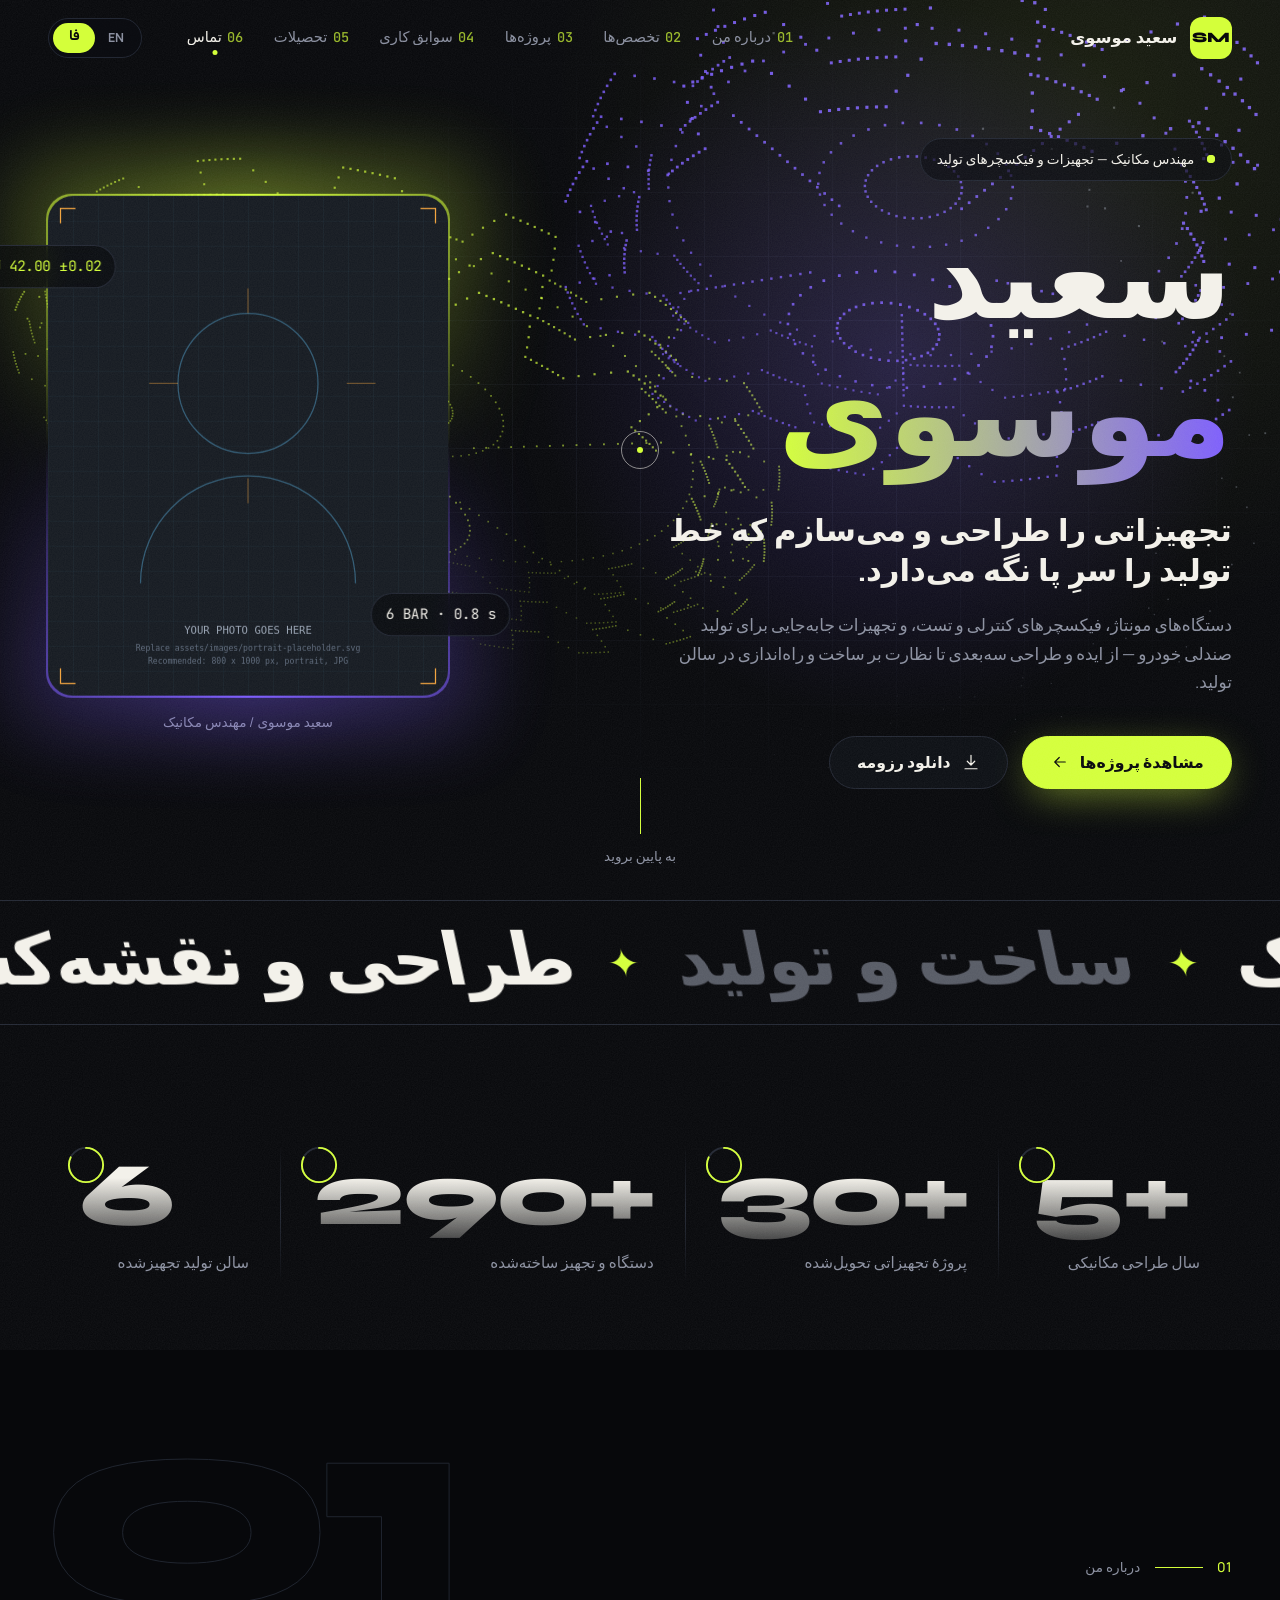
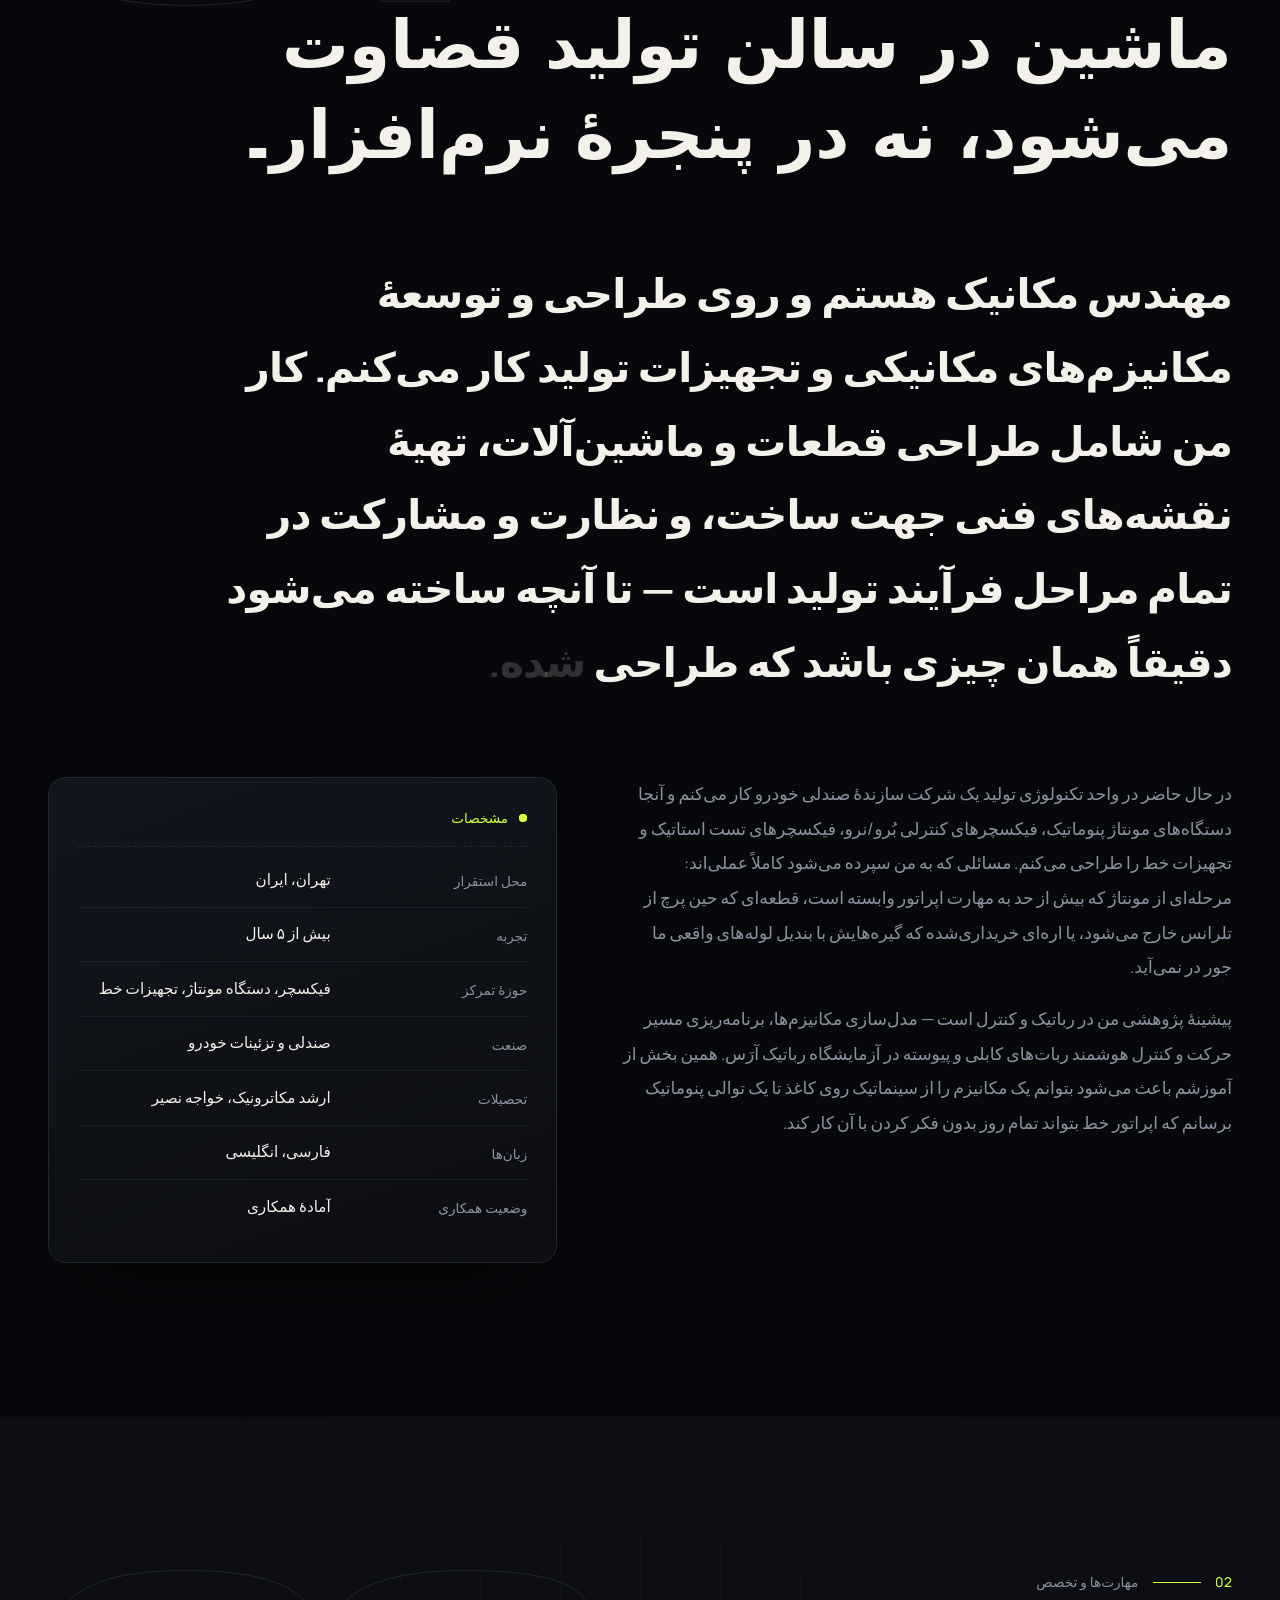
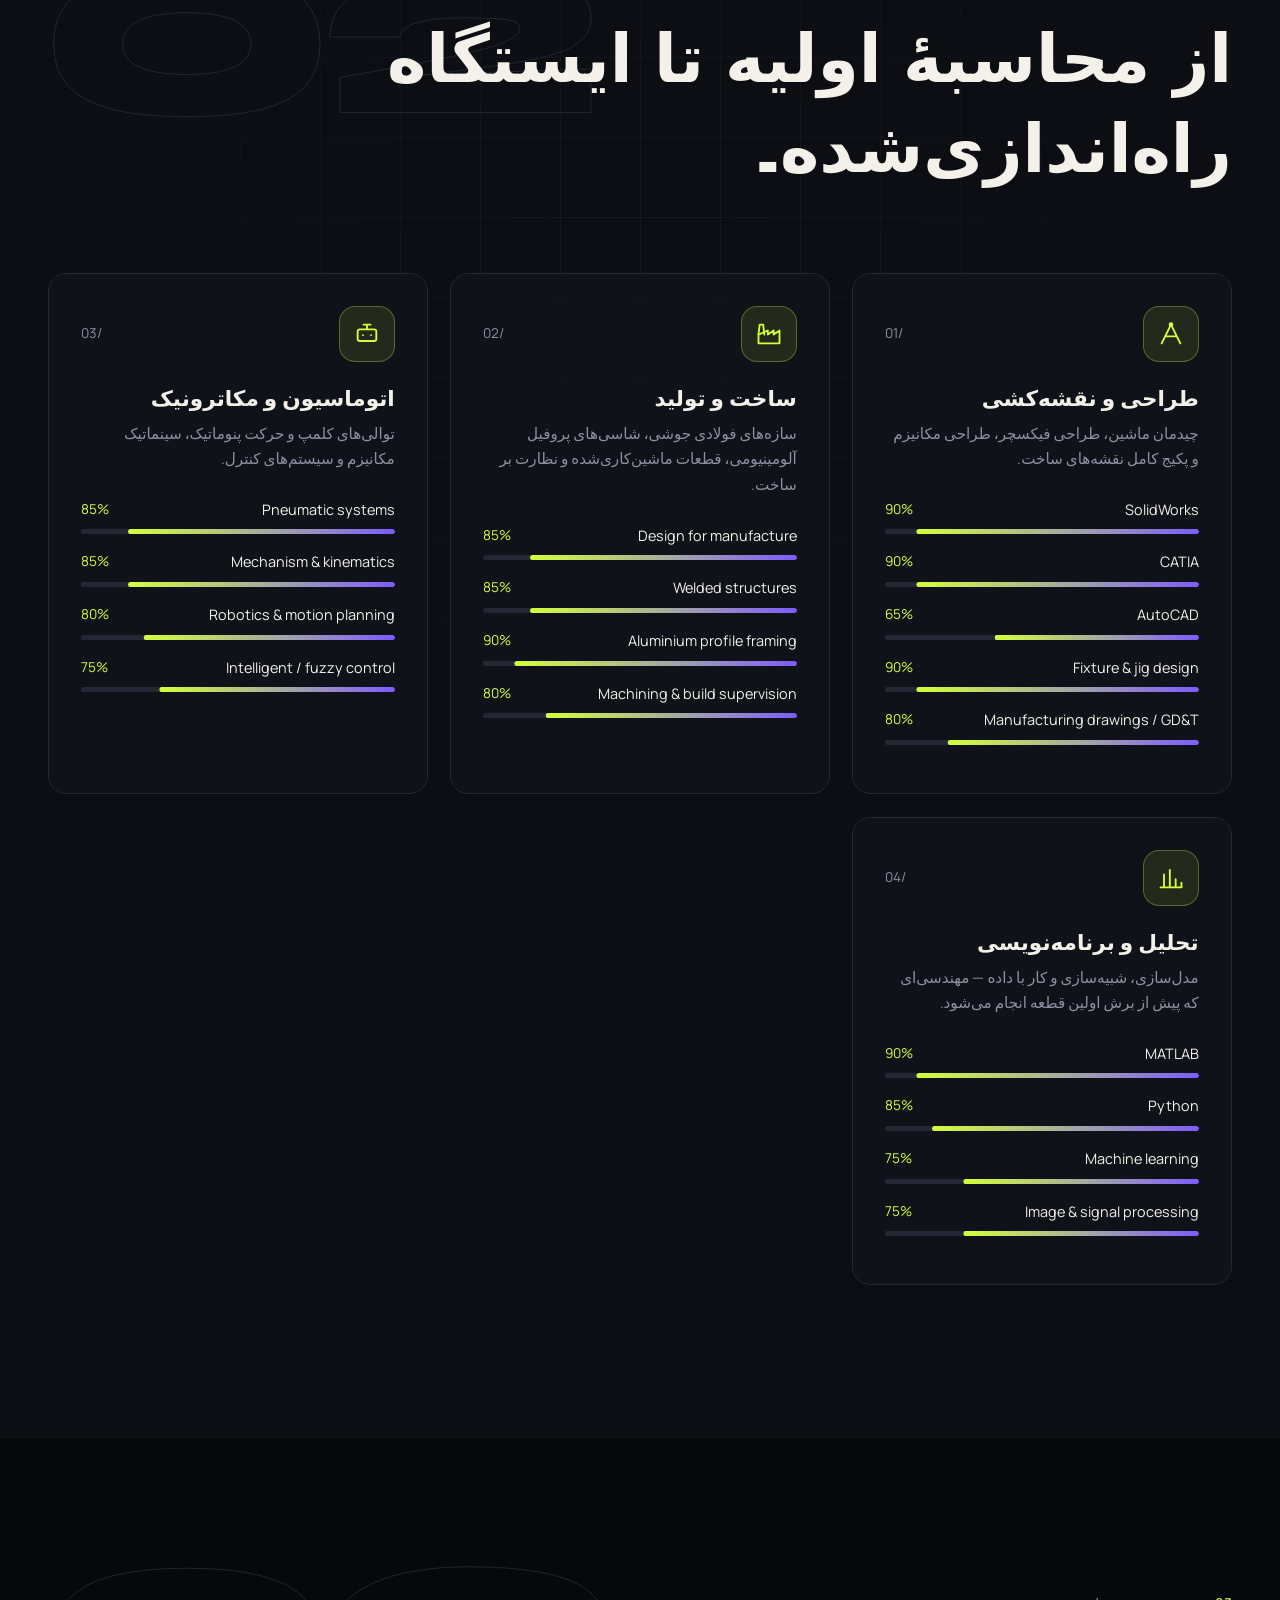
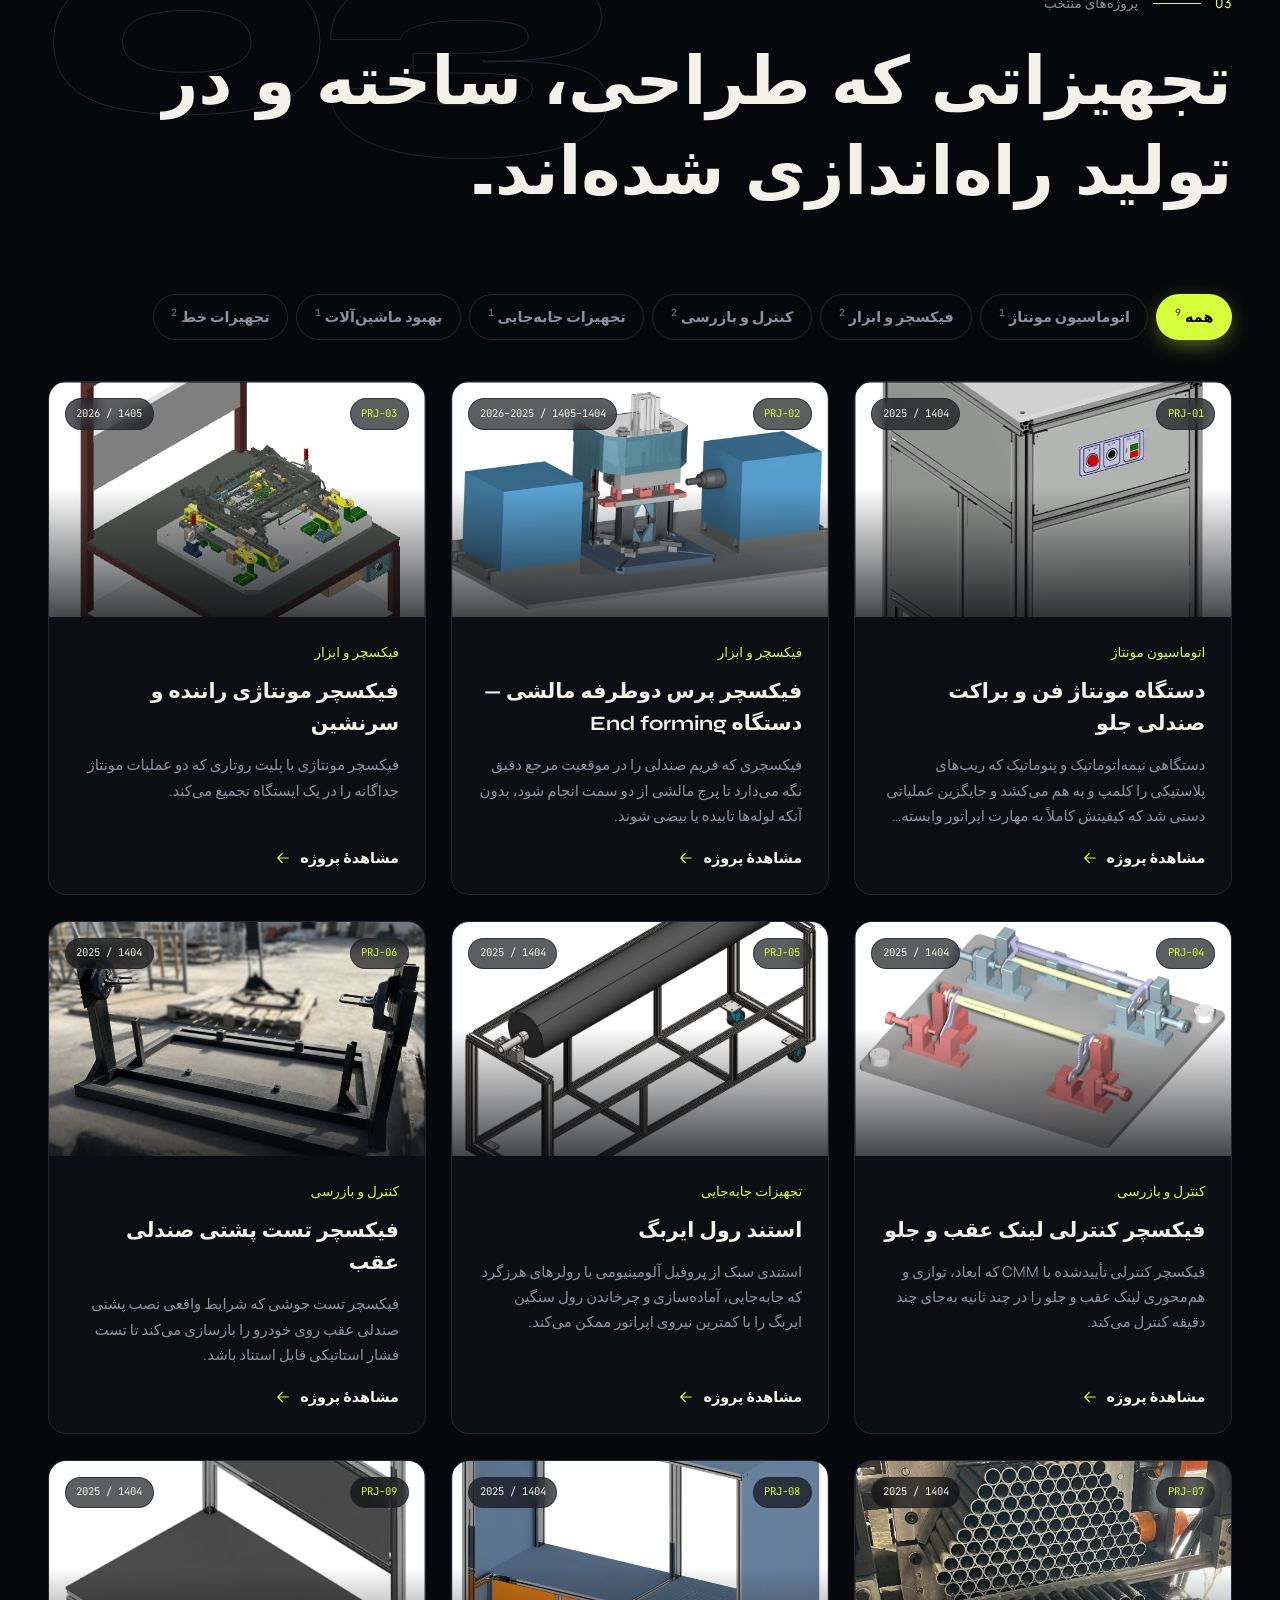
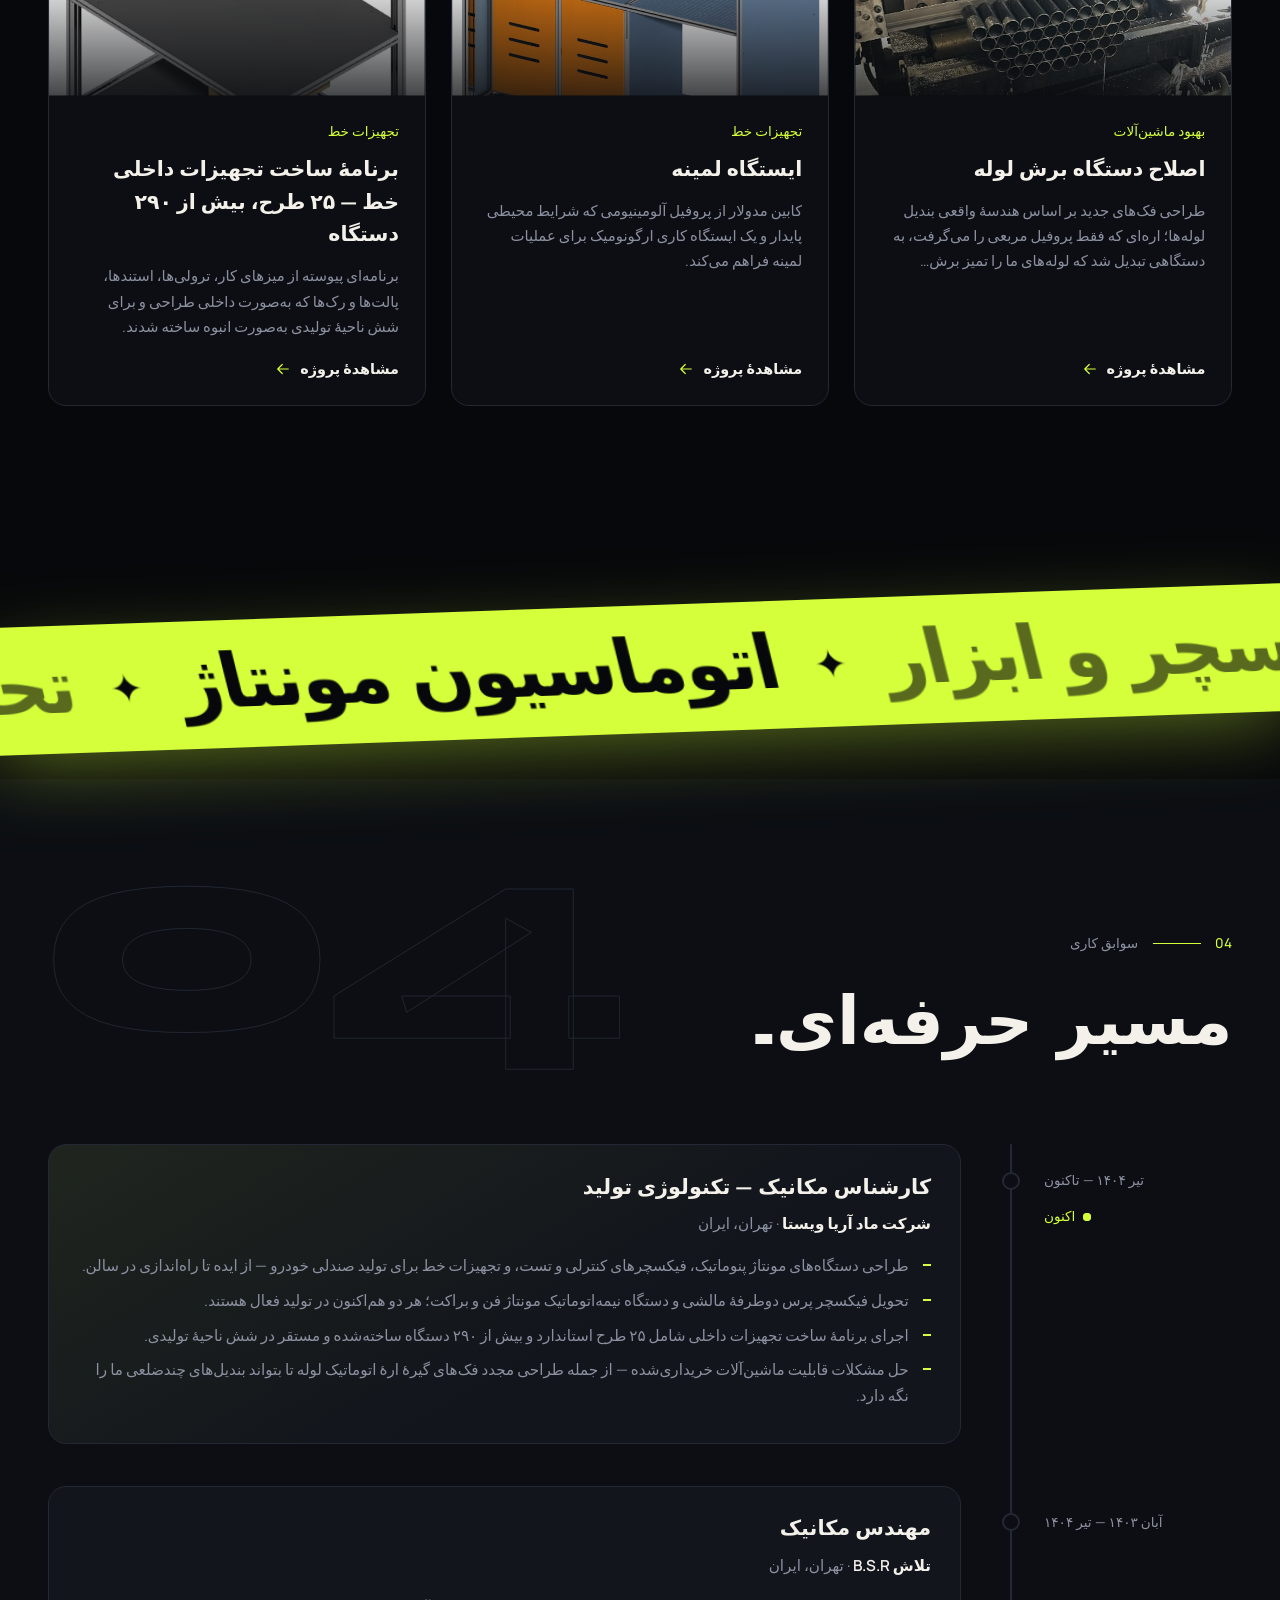
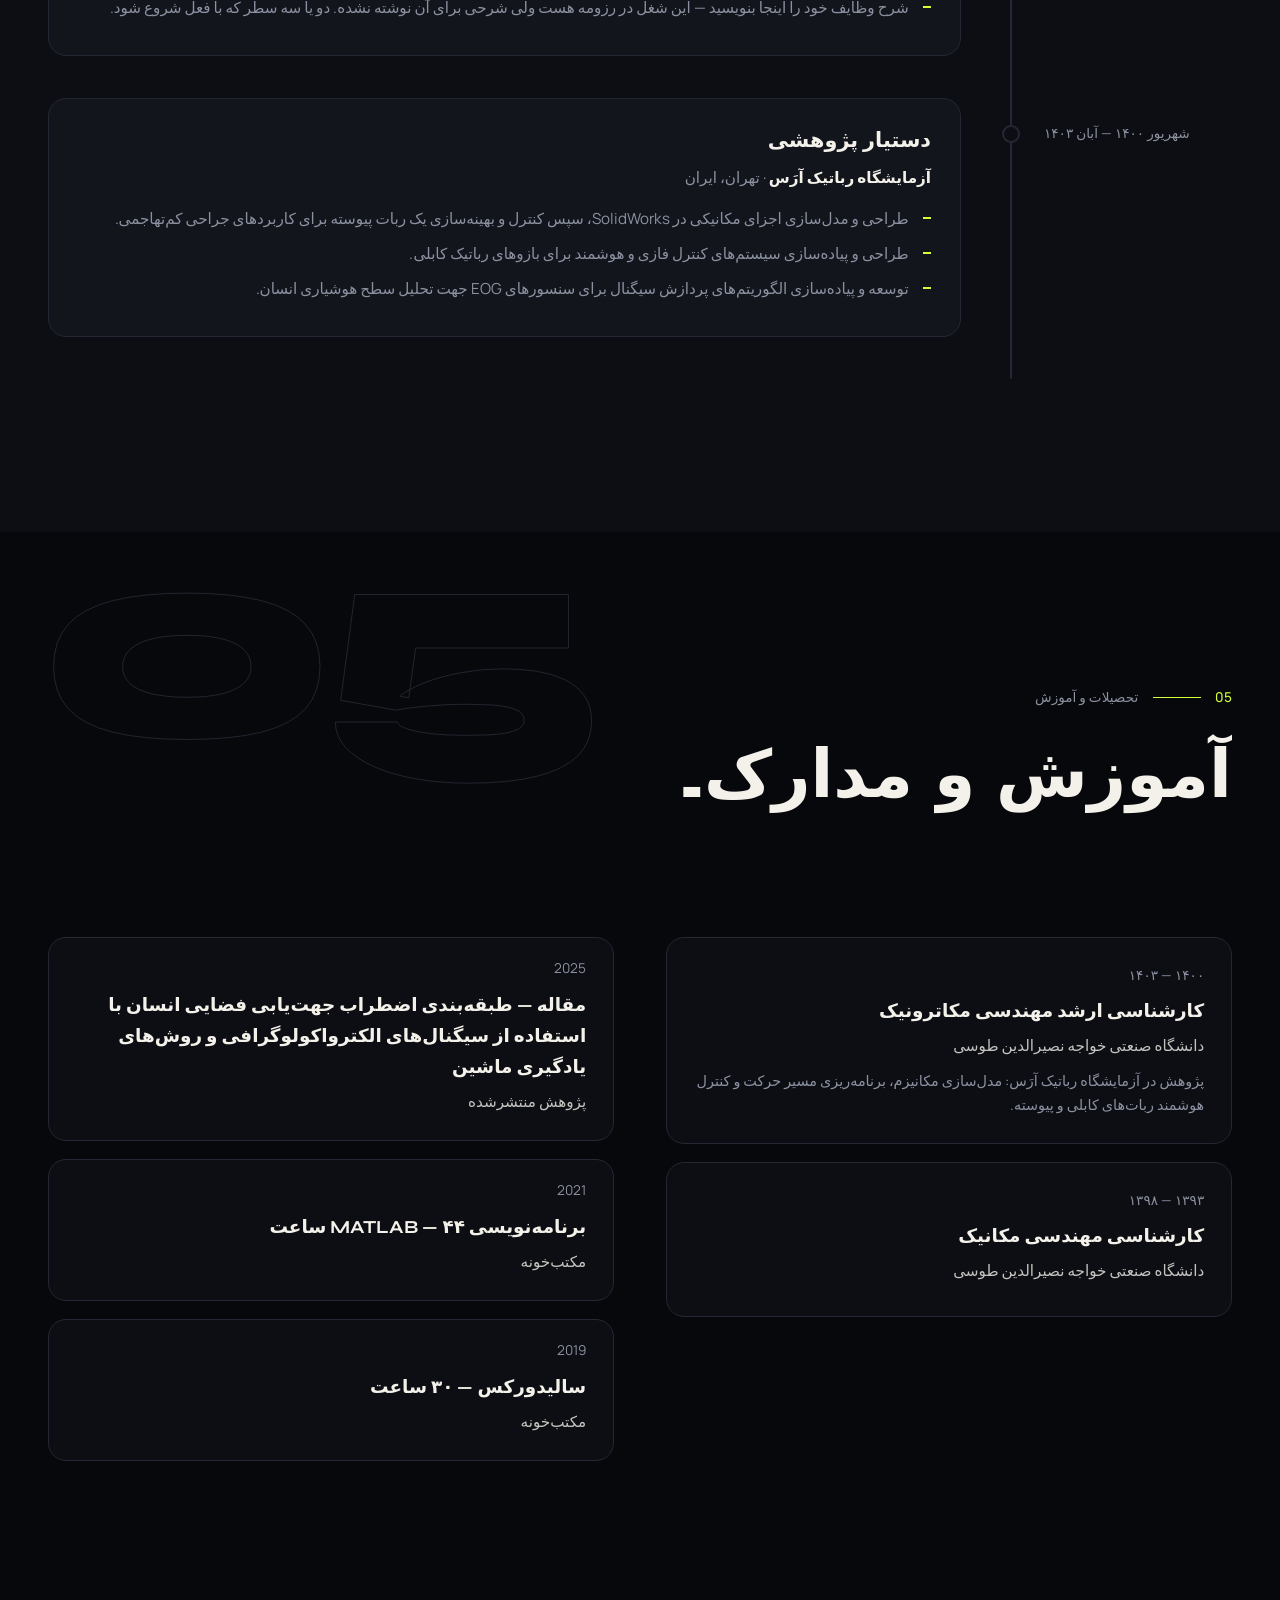
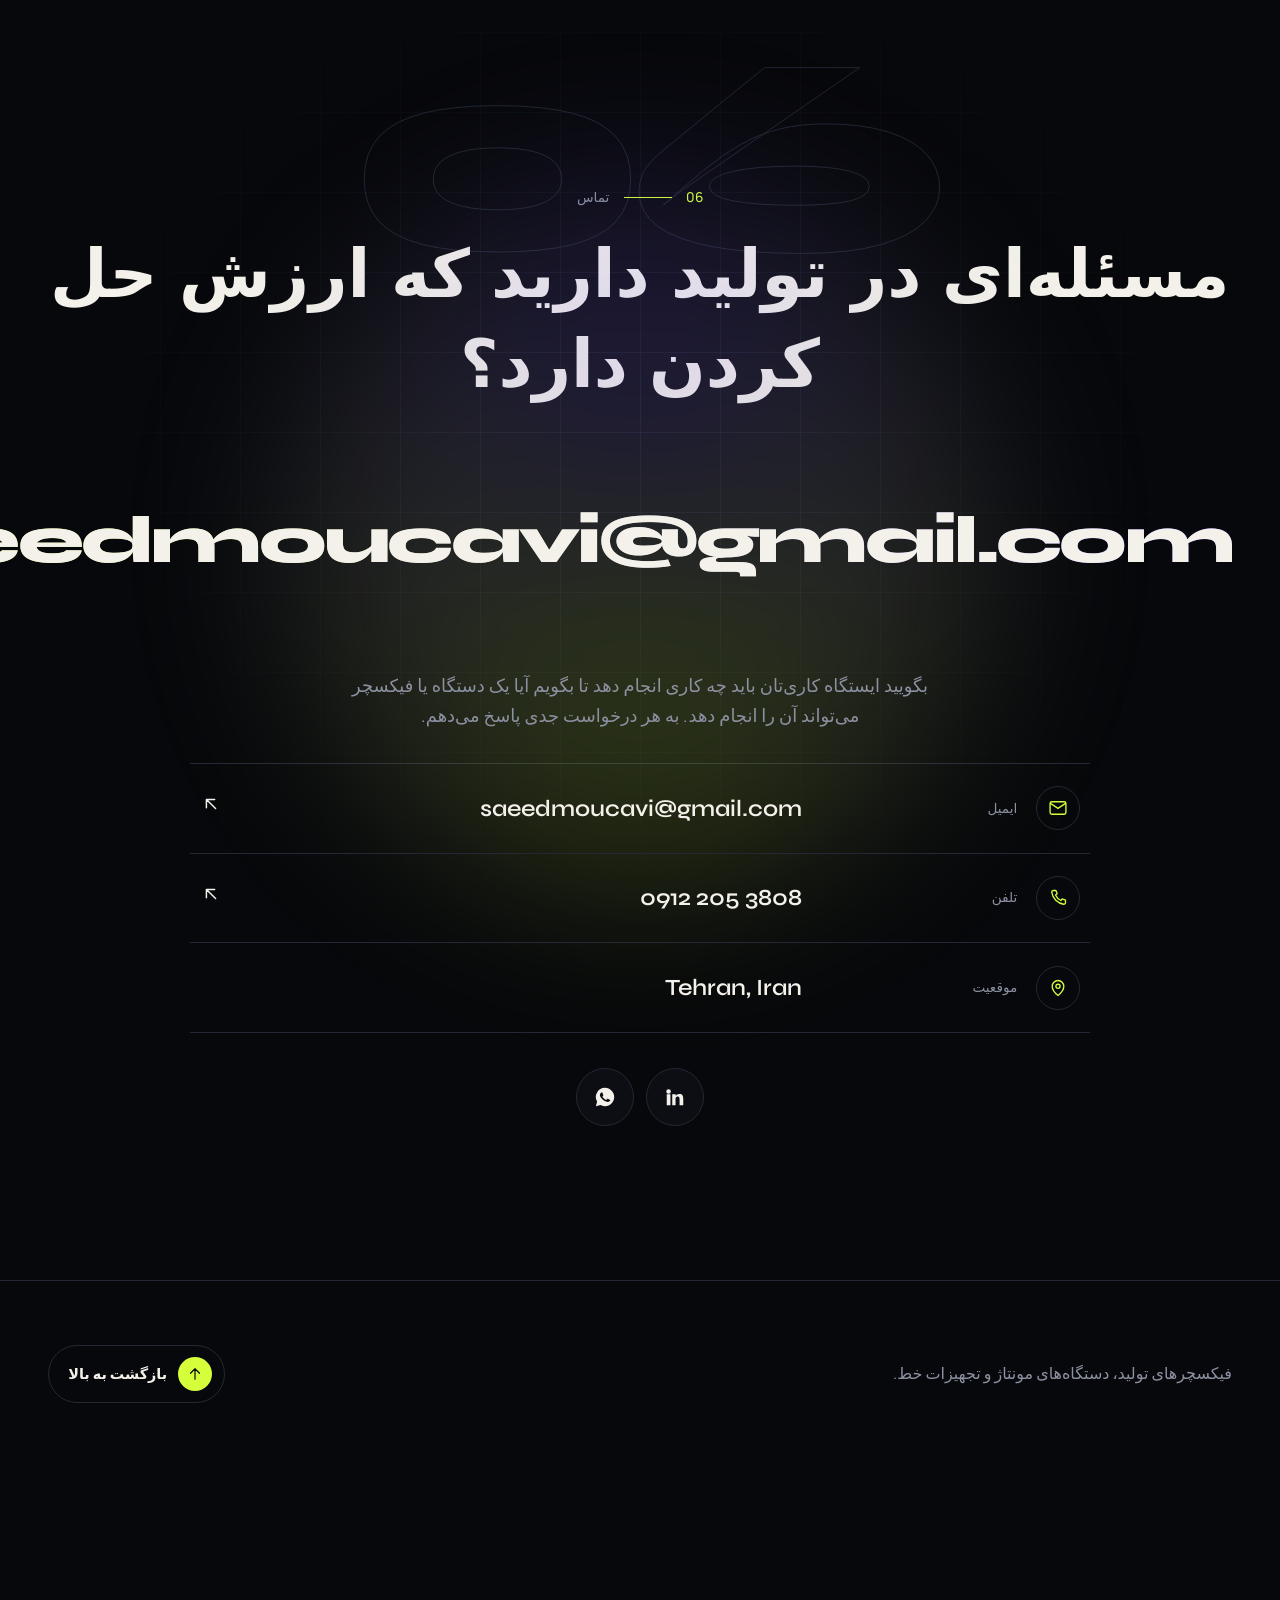
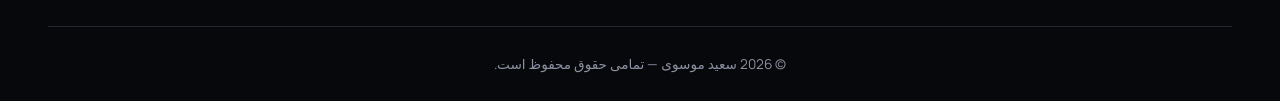
==== index.html @ 9f01b8b5 "Add files via upload" ====
<!DOCTYPE html>
<html lang="en" dir="ltr" class="is-loading">
<head>
<meta charset="utf-8">
<meta name="viewport" content="width=device-width, initial-scale=1">
<meta name="theme-color" content="#07080B">

<!-- These two lines are a fallback for search engines. The real values are
     taken from content.json ("site" > "pageTitle" / "metaDescription"). -->
<title>Saeed Mousavi — Industrial Machinery Design Engineer</title>
<meta name="description" content="Mechanical engineer specialising in the design and fabrication of industrial production machinery, custom equipment and factory automation mechanisms.">

<link rel="icon" href="favicon.svg" type="image/svg+xml">
<link rel="canonical" href="https://saeedmoucavi.github.io/portfolio/">
<meta property="og:image" content="assets/images/og-image.jpg">

<!-- Fonts: Syne (headings), Manrope (body), JetBrains Mono (technical
     labels), Vazirmatn (Persian). Loaded from Google's free font service. -->
<link rel="preconnect" href="https://fonts.googleapis.com">
<link rel="preconnect" href="https://fonts.gstatic.com" crossorigin>
<link rel="stylesheet" href="https://fonts.googleapis.com/css2?family=Syne:wght@500;600;700;800&family=Manrope:wght@400;500;600;700&family=JetBrains+Mono:wght@400;500&family=Vazirmatn:wght@300;400;500;700;800;900&display=swap">

<link rel="stylesheet" href="assets/css/styles.css">
</head>
<body>

<!-- Intro loader (removed automatically once the page is ready). -->
<div class="loader" id="loader" aria-hidden="true">
  <div class="loader__panel loader__panel--a"></div>
  <div class="loader__panel loader__panel--b"></div>
  <div class="loader__inner">
    <span class="loader__brand">SM</span>
    <span class="loader__count" id="loader-count">000</span>
    <span class="loader__bar"><span id="loader-bar"></span></span>
  </div>
</div>

<!-- The whole site is drawn here by assets/js/main.js from content.json. -->
<div id="app" aria-busy="true"></div>

<noscript>
  <style>.loader{display:none}</style>
  <div style="padding:3rem;font-family:system-ui;color:#F3F1EA;background:#07080B;min-height:100vh">
    <h1>Saeed Mousavi — Mechanical Engineer</h1>
    <p>This website needs JavaScript enabled in your browser. Please turn it on and reload the page.</p>
  </div>
</noscript>

<script src="assets/js/main.js" defer></script>
</body>
</html>
---- assets/css/styles.css ----
/* ==========================================================================
   KINETIC — visual design (v2)
   --------------------------------------------------------------------------
   Colours and fonts below are FALLBACKS only — the real values come from
   content.json → "theme" and are applied at runtime by main.js.
   Layout uses logical properties (inline-start / inline-end) so the whole
   page mirrors automatically for Persian (right-to-left).
   ========================================================================== */

@property --angle { syntax: '<angle>'; initial-value: 0deg; inherits: false; }

:root {
  --bg: #07080B;
  --surface: #0C0E13;
  --surface-2: #12151C;
  --border: #232834;
  --text: #F3F1EA;
  --muted: #8C91A1;
  --accent: #D4FF3A;
  --accent-ink: #07080B;
  --accent-2: #7C5CFF;
  --radius: 18px;

  --font-display: 'Syne', system-ui, sans-serif;
  --font-body: 'Manrope', system-ui, sans-serif;
  --font-mono: 'JetBrains Mono', ui-monospace, monospace;

  --ease: cubic-bezier(.2, .8, .2, 1);
  --ease-io: cubic-bezier(.76, 0, .24, 1);
  --shell: 1320px;
  --gutter: clamp(16px, 4vw, 48px);
  --header-h: 76px;
  --dir: 1;
}
html[dir="rtl"] { --dir: -1; }

html[lang="fa"] {
  --font-display: 'Vazirmatn', system-ui, sans-serif;
  --font-body: 'Vazirmatn', system-ui, sans-serif;
}

/* ---------------------------------------------------------------- base */

*, *::before, *::after { box-sizing: border-box; }
html {
  scroll-behavior: smooth;
  scroll-padding-top: calc(var(--header-h) + 12px);
  -webkit-text-size-adjust: 100%;
  background: var(--bg);
  overflow-x: hidden; overflow-x: clip;
}
body {
  margin: 0;
  background: var(--bg);
  color: var(--text);
  font: 400 1rem/1.7 var(--font-body);
  -webkit-font-smoothing: antialiased;
  -moz-osx-font-smoothing: grayscale;
  overflow-x: hidden; overflow-x: clip;
}
html.is-loading body { overflow: hidden; }
body.no-scroll { overflow: hidden; }
img { max-width: 100%; display: block; }
a { color: inherit; text-decoration: none; }
button { font: inherit; color: inherit; background: none; border: 0; cursor: pointer; padding: 0; }
h1, h2, h3, h4 { margin: 0; font-family: var(--font-display); font-weight: 700; line-height: 1.08; }
p { margin: 0 0 1em; }
::selection { background: var(--accent); color: var(--accent-ink); }
:focus-visible { outline: 2px solid var(--accent); outline-offset: 3px; border-radius: 6px; }

html { scrollbar-width: thin; scrollbar-color: var(--border) var(--bg); }
::-webkit-scrollbar { width: 10px; }
::-webkit-scrollbar-track { background: var(--bg); }
::-webkit-scrollbar-thumb { background: var(--border); border-radius: 10px; border: 2px solid var(--bg); }

.mono { font-family: var(--font-mono); font-size: .78rem; letter-spacing: .08em; text-transform: uppercase; }
html[lang="fa"] .mono { font-family: var(--font-body); letter-spacing: 0; text-transform: none; font-size: .85rem; }
/* Persian letters must never be spaced apart — it breaks the joins. */
html[lang="fa"] h1, html[lang="fa"] h2, html[lang="fa"] h3, html[lang="fa"] h4,
html[lang="fa"] .marquee, html[lang="fa"] .site-footer__giant { letter-spacing: 0 !important; }

.shell { width: 100%; max-width: var(--shell); margin-inline: auto; padding-inline: var(--gutter); }

.skip-link {
  position: fixed; inset-inline-start: 1rem; top: -100px; z-index: 1000;
  background: var(--accent); color: var(--accent-ink); padding: .6rem 1rem; border-radius: 8px; font-weight: 600;
}
.skip-link:focus { top: 1rem; }

/* ---------------------------------------------------------- global FX */

.grain {
  position: fixed; inset: -50%; z-index: 90; pointer-events: none; opacity: .055;
  background-image: url("data:image/svg+xml;utf8,<svg xmlns='http://www.w3.org/2000/svg' width='180' height='180'><filter id='n'><feTurbulence type='fractalNoise' baseFrequency='.85' numOctaves='3' stitchTiles='stitch'/><feColorMatrix values='0 0 0 0 1  0 0 0 0 1  0 0 0 0 1  0 0 0 1 0'/></filter><rect width='100%' height='100%' filter='url(%23n)'/></svg>");
  animation: grain 1s steps(6) infinite;
}
@keyframes grain {
  0% { transform: translate(0, 0); } 20% { transform: translate(-4%, 3%); }
  40% { transform: translate(3%, -5%); } 60% { transform: translate(-6%, -2%); }
  80% { transform: translate(5%, 4%); } 100% { transform: translate(0, 0); }
}

.scroll-progress { position: fixed; inset-inline: 0; top: 0; height: 2px; z-index: 120; pointer-events: none; }
.scroll-progress span {
  display: block; height: 100%;
  background: linear-gradient(90deg, var(--accent), var(--accent-2));
  transform: scaleX(0); transform-origin: left;
  box-shadow: 0 0 12px var(--accent);
}
html[dir="rtl"] .scroll-progress span { transform-origin: right; background: linear-gradient(-90deg, var(--accent), var(--accent-2)); }

/* custom cursor (only on mouse devices) */
.cursor { display: none; }
html.has-cursor .cursor { display: block; }
html.has-cursor, html.has-cursor * { cursor: none !important; }
.cursor__dot, .cursor__ring {
  position: fixed; top: 0; left: 0; z-index: 300; pointer-events: none; border-radius: 50%;
}
.cursor__dot {
  width: 6px; height: 6px; background: var(--accent);
  transform: translate(calc(var(--cx) - 50%), calc(var(--cy) - 50%));
}
.cursor__ring {
  width: 38px; height: 38px; border: 1px solid color-mix(in srgb, var(--text) 55%, transparent);
  transform: translate(calc(var(--rx) - 50%), calc(var(--ry) - 50%));
  display: grid; place-items: center;
  transition: width .35s var(--ease), height .35s var(--ease), background-color .35s, border-color .35s;
}
.cursor.is-hover .cursor__ring { width: 64px; height: 64px; border-color: var(--accent); background: color-mix(in srgb, var(--accent) 8%, transparent); }
.cursor.has-label .cursor__ring { width: 96px; height: 96px; background: var(--accent); border-color: var(--accent); }
.cursor.is-down .cursor__ring { width: 30px; height: 30px; }
.cursor.is-hidden { opacity: 0; }
.cursor__label {
  font: 700 .8rem var(--font-display); color: var(--accent-ink); letter-spacing: .04em;
  opacity: 0; transform: scale(.4); transition: opacity .25s, transform .35s var(--ease);
}
.cursor.has-label .cursor__label { opacity: 1; transform: none; }
.cursor.has-label .cursor__dot { opacity: 0; }

/* language-switch curtain */
.curtain {
  position: fixed; inset: 0; z-index: 400; pointer-events: none;
  background: linear-gradient(135deg, var(--accent), var(--accent-2));
  transform: scaleY(0); transform-origin: bottom;
  transition: transform .6s var(--ease-io);
}
.curtain.is-in { transform: scaleY(1); }
.curtain.is-out { transform: scaleY(0); transform-origin: top; }
.curtain.no-trans { transition: none; }

/* ---------------------------------------------------------------- loader */

.loader { position: fixed; inset: 0; z-index: 500; display: grid; place-items: center; }
.loader__panel {
  position: absolute; inset-inline: 0; height: 50.5%; background: var(--surface);
  transition: transform 1.1s var(--ease-io);
}
.loader__panel--a { top: 0; }
.loader__panel--b { bottom: 0; }
.loader__inner {
  position: relative; width: min(92vw, 1200px); height: 100%;
  display: flex; flex-direction: column; justify-content: space-between; padding: 8vh 0;
  transition: opacity .5s, transform .8s var(--ease-io);
}
.loader__brand {
  font: 800 1.1rem var(--font-display); letter-spacing: .3em; color: var(--muted);
  display: inline-flex; align-items: center; gap: .8rem;
}
.loader__brand::before { content: ''; width: 10px; height: 10px; border-radius: 50%; background: var(--accent); box-shadow: 0 0 16px var(--accent); animation: ping 1.2s infinite; }
.loader__count {
  align-self: flex-end;
  font: 800 clamp(6rem, 22vw, 17rem)/.8 'Syne', var(--font-display);
  letter-spacing: -.05em; color: var(--text);
  font-variant-numeric: tabular-nums;
}
.loader__bar { position: absolute; bottom: 8vh; inset-inline: 0; height: 1px; background: var(--border); }
.loader__bar span { display: block; height: 100%; background: var(--accent); transform: scaleX(0); transform-origin: left; box-shadow: 0 0 10px var(--accent); }
.loader.is-done .loader__inner { opacity: 0; transform: translateY(-40px); }
.loader.is-done .loader__panel--a { transform: translateY(-101%); transition-delay: .25s; }
.loader.is-done .loader__panel--b { transform: translateY(101%); transition-delay: .25s; }

/* ---------------------------------------------------------------- shared */

.pulse-dot {
  position: relative; display: inline-block; width: 8px; height: 8px; border-radius: 50%;
  background: var(--accent); flex: none;
}
.pulse-dot::after {
  content: ''; position: absolute; inset: 0; border-radius: 50%; background: var(--accent);
  animation: ping 1.8s var(--ease) infinite;
}
@keyframes ping { 0% { transform: scale(1); opacity: .8; } 100% { transform: scale(3.2); opacity: 0; } }

/* rolling label: text slides up and a copy slides in */
.roll { display: inline-grid; overflow: hidden; vertical-align: top; line-height: 1.25; }
.roll > span { grid-area: 1 / 1; transition: transform .55s var(--ease); }
.roll__b { transform: translateY(105%); }
a:hover .roll__a, button:hover .roll__a { transform: translateY(-105%); }
a:hover .roll__b, button:hover .roll__b { transform: translateY(0); }

/* word / letter masks */
.split .w, .split .ch { display: inline-block; overflow: hidden; vertical-align: top; padding-block: .1em .14em; margin-block: -.1em -.14em; }
.split .w__i, .split .ch__i { display: inline-block; will-change: transform; }
.word-nb { display: inline-block; white-space: nowrap; }

/* generic reveal (uses the individual `translate` property so it never
   fights with tilt / magnetic transforms) */
.reveal {
  opacity: 0; translate: 0 50px;
  transition: opacity 1s var(--ease), translate 1.1s var(--ease);
  transition-delay: calc(var(--d, 0) * 90ms);
}
.reveal.is-visible { opacity: 1; translate: 0 0; }

.reveal-split .w__i { transform: translateY(110%) rotate(4deg); transition: transform 1.1s var(--ease); transition-delay: calc(var(--i) * 45ms); }
.reveal-split.is-visible .w__i { transform: none; }

/* 3D tilt + glare */
[data-tilt] {
  transform: perspective(1000px) rotateX(var(--rx, 0deg)) rotateY(var(--ry, 0deg));
  transition: transform .7s var(--ease), opacity 1s var(--ease), translate 1.1s var(--ease), border-color .4s;
  transform-style: preserve-3d;
}
[data-tilt].is-tilting { transition: transform .12s linear, opacity 1s var(--ease), translate 1.1s var(--ease), border-color .4s; }
.skill-card__glare, .spec-card__glare, .edu-card__glare {
  position: absolute; inset: 0; border-radius: inherit; pointer-events: none; opacity: 0;
  background: radial-gradient(420px circle at var(--mx, 50%) var(--my, 50%), color-mix(in srgb, var(--accent) 14%, transparent), transparent 45%);
  transition: opacity .4s;
}
.is-tilting > .skill-card__glare, .is-tilting > .spec-card__glare, .is-tilting > .edu-card__glare { opacity: 1; }

/* buttons */
.btn {
  position: relative; overflow: hidden; isolation: isolate;
  display: inline-flex; align-items: center; gap: .7rem;
  padding: 1rem 1.7rem; border-radius: 999px;
  font: 600 .98rem var(--font-body);
  border: 1px solid var(--border);
  transition: transform .45s var(--ease), color .45s var(--ease), border-color .45s;
}
.btn svg { width: 18px; height: 18px; transition: transform .45s var(--ease); }
.btn:hover .i-arrow { transform: translateX(calc(5px * var(--dir))); }
.btn__fill {
  position: absolute; z-index: -1; left: var(--bx, 50%); top: var(--by, 50%);
  width: 250%; aspect-ratio: 1; border-radius: 50%;
  transform: translate(-50%, -50%) scale(0); transition: transform .65s var(--ease);
}
.btn:hover .btn__fill { transform: translate(-50%, -50%) scale(1); }
.btn--primary { background: var(--accent); color: var(--accent-ink); border-color: var(--accent); box-shadow: 0 10px 40px -10px color-mix(in srgb, var(--accent) 60%, transparent); }
.btn--primary .btn__fill { background: var(--text); }
.btn--ghost { background: color-mix(in srgb, var(--surface-2) 60%, transparent); backdrop-filter: blur(8px); }
.btn--ghost .btn__fill { background: var(--accent); }
.btn--ghost:hover { color: var(--accent-ink); border-color: var(--accent); }
.btn--block { width: 100%; justify-content: center; }

/* ---------------------------------------------------------------- header */

.site-header {
  position: fixed; inset-inline: 0; top: 0; z-index: 100; height: var(--header-h);
  transition: transform .6s var(--ease), background-color .4s, border-color .4s, backdrop-filter .4s;
  border-bottom: 1px solid transparent;
}
html.is-loading .site-header { transform: translateY(-100%); }
html.is-ready .site-header { transition-delay: 0s; }
.site-header.is-stuck {
  background: color-mix(in srgb, var(--bg) 72%, transparent);
  backdrop-filter: blur(16px) saturate(1.4); -webkit-backdrop-filter: blur(16px) saturate(1.4);
  border-bottom-color: color-mix(in srgb, var(--border) 70%, transparent);
}
.site-header.is-hidden { transform: translateY(-100%); }
.site-header__inner { height: 100%; display: flex; align-items: center; gap: 2rem; }

.brand { display: inline-flex; align-items: center; gap: .8rem; transition: transform .4s var(--ease); }
.brand__mark {
  position: relative; display: grid; place-items: center; width: 42px; height: 42px; border-radius: 12px;
  font: 800 .9rem var(--font-display); letter-spacing: .02em; color: var(--accent-ink);
  background: var(--accent); overflow: hidden;
}
.brand__mark::after {
  content: ''; position: absolute; inset: 0;
  background: linear-gradient(115deg, transparent 30%, rgba(255,255,255,.7) 50%, transparent 70%);
  transform: translateX(-120%); transition: transform .8s var(--ease);
}
.brand:hover .brand__mark::after { transform: translateX(120%); }
.brand__name { font: 700 1.02rem var(--font-display); white-space: nowrap; }

.nav { display: flex; align-items: center; gap: .3rem; margin-inline-start: auto; }
.nav__link {
  position: relative; display: inline-flex; align-items: baseline; gap: .35rem;
  padding: .5rem .8rem; border-radius: 999px; font-size: .92rem; font-weight: 500; color: var(--muted);
  transition: color .3s;
}
.nav__num { font-size: .62rem; color: var(--accent); opacity: .7; }
html[lang="fa"] .nav__num { font-family: var(--font-mono); }
.nav__link:hover, .nav__link.is-active { color: var(--text); }
.nav__link::after {
  content: ''; position: absolute; left: 50%; bottom: .15rem; width: 5px; height: 5px; border-radius: 50%;
  background: var(--accent); transform: translateX(-50%) scale(0); transition: transform .4s var(--ease);
}
.nav__link.is-active::after { transform: translateX(-50%) scale(1); }

.header__actions { display: flex; align-items: center; gap: .6rem; }
.lang-toggle {
  position: relative; display: inline-flex; padding: 4px; border-radius: 999px;
  border: 1px solid var(--border); background: color-mix(in srgb, var(--surface) 70%, transparent);
}
.lang-toggle button { position: relative; z-index: 1; width: 42px; height: 30px; border-radius: 999px; font-size: .78rem; font-weight: 700; color: var(--muted); transition: color .35s; }
.lang-toggle button[data-lang="fa"] { font-family: 'Vazirmatn', sans-serif; font-size: .9rem; }
.lang-toggle button.is-active { color: var(--accent-ink); }
.lang-toggle__pill {
  position: absolute; top: 4px; inset-inline-start: 4px; width: 42px; height: 30px; border-radius: 999px;
  background: var(--accent); transition: transform .5s var(--ease);
}
/* EN is always first in the DOM; in RTL it sits on the right */
.lang-toggle.is-fa .lang-toggle__pill { transform: translateX(calc(42px * var(--dir))); }

.menu-btn { display: none; position: relative; width: 46px; height: 46px; border-radius: 50%; border: 1px solid var(--border); }
.menu-btn span { position: absolute; left: 13px; right: 13px; height: 1.5px; background: var(--text); transition: transform .5s var(--ease), top .5s var(--ease); }
.menu-btn span:first-child { top: 19px; }
.menu-btn span:last-child { top: 26px; }
.menu-btn.is-open span:first-child { top: 22.5px; transform: rotate(45deg); }
.menu-btn.is-open span:last-child { top: 22.5px; transform: rotate(-45deg); }

/* ---------------------------------------------------------------- hero */

.hero {
  position: relative; min-height: 100vh; min-height: 100svh; display: flex; align-items: center;
  overflow: hidden; padding-block: calc(var(--header-h) + 3rem) 6rem; isolation: isolate;
}
.hero::before { /* fine engineering grid, fading out from the centre */
  content: ''; position: absolute; inset: 0; z-index: -2;
  background-image:
    linear-gradient(color-mix(in srgb, var(--border) 55%, transparent) 1px, transparent 1px),
    linear-gradient(90deg, color-mix(in srgb, var(--border) 55%, transparent) 1px, transparent 1px);
  background-size: 64px 64px;
  mask-image: radial-gradient(ellipse 70% 60% at 60% 45%, #000 20%, transparent 75%);
  -webkit-mask-image: radial-gradient(ellipse 70% 60% at 60% 45%, #000 20%, transparent 75%);
  opacity: .55;
}
html[data-grid="off"] .hero::before, html[data-grid="off"] .grid-bg::before { display: none; }
.hero__canvas { position: absolute; inset: 0; width: 100%; height: 100%; z-index: -1; opacity: 0; transition: opacity 2s ease .6s; }
html.is-ready .hero__canvas { opacity: 1; }
.hero__glow {
  position: absolute; inset: 0; z-index: -1; pointer-events: none;
  background:
    radial-gradient(600px circle at var(--px, 70%) var(--py, 40%), color-mix(in srgb, var(--accent-2) 22%, transparent), transparent 60%),
    radial-gradient(900px circle at 85% 10%, color-mix(in srgb, var(--accent) 8%, transparent), transparent 60%);
}
.hero__inner { display: grid; grid-template-columns: 1.35fr .75fr; gap: clamp(2rem, 5vw, 5rem); align-items: center; }
.hero__content { will-change: transform, opacity; }

.hero__eyebrow {
  display: inline-flex; align-items: center; gap: .8rem; margin-bottom: 1.8rem;
  padding: .55rem 1rem; border-radius: 999px; border: 1px solid var(--border);
  background: color-mix(in srgb, var(--surface) 70%, transparent); backdrop-filter: blur(8px);
  color: var(--text); white-space: pre-wrap;
}
.hero__name {
  font-size: clamp(3.3rem, 9.4vw, 9rem); font-weight: 800; line-height: .92; letter-spacing: -.045em;
  margin-bottom: 1.6rem;
}
html[lang="en"] .hero__name .word-nb:last-child .ch__i {
  color: transparent; -webkit-text-stroke: 1.5px var(--text);
  background: linear-gradient(90deg, var(--accent), var(--accent-2)); -webkit-background-clip: text; background-clip: text;
  transition: color .6s, transform 1.2s var(--ease);
}
html[lang="en"] .hero__name:hover .word-nb:last-child .ch__i { color: transparent; -webkit-text-stroke-color: transparent; }
html[lang="fa"] .hero__name { font-weight: 900; line-height: 1.15; }
html[lang="fa"] .hero__name .w:last-child .w__i {
  background: linear-gradient(90deg, var(--accent), var(--accent-2)); -webkit-background-clip: text; background-clip: text; color: transparent;
}
.hero__headline { font: 600 clamp(1.25rem, 2.4vw, 2rem)/1.3 var(--font-display); max-width: 30ch; margin-bottom: 1.2rem; }
.hero__intro { color: var(--muted); font-size: 1.06rem; max-width: 56ch; margin-bottom: 2.4rem; }
.hero__actions { display: flex; flex-wrap: wrap; gap: .9rem; }

/* intro choreography (plays once the loader lifts) */
.hero .ch__i { transform: translateY(115%) rotate(10deg); transition: transform 1.2s var(--ease); transition-delay: calc(.25s + var(--i) * 38ms); }
.hero .hero__headline .w__i { transform: translateY(115%); transition: transform 1.1s var(--ease); transition-delay: calc(.6s + var(--i) * 40ms); }
.hero .hero__name .w__i { transform: translateY(115%); transition: transform 1.2s var(--ease); transition-delay: calc(.25s + var(--i) * 90ms); }
.hero [data-intro] { opacity: 0; translate: 0 30px; transition: opacity 1s var(--ease), translate 1.2s var(--ease); }
.hero .hero__name[data-intro], .hero .hero__headline[data-intro] { opacity: 1; translate: none; }
.hero [data-intro="0"] { transition-delay: .1s; }
.hero [data-intro="2"] { transition-delay: .45s; }
.hero [data-intro="3"] { transition-delay: .9s; }
.hero [data-intro="4"] { transition-delay: 1.05s; }
html.is-ready .hero .ch__i, html.is-ready .hero .w__i { transform: none; }
html.is-ready .hero [data-intro] { opacity: 1; translate: none; }

.hero__figure { margin: 0; position: relative; }
.hero__photo {
  position: relative; aspect-ratio: 4 / 5; border-radius: calc(var(--radius) * 1.4);
  background: var(--surface-2);
  transform: perspective(1100px) translateY(var(--py-offset, 0px)) rotateX(var(--rx, 0deg)) rotateY(var(--ry, 0deg));
}
.hero__photo img { width: 100%; height: 100%; object-fit: cover; border-radius: inherit; position: relative; z-index: 1; }
.hero__photo-border {
  position: absolute; inset: -2px; border-radius: inherit; z-index: 0;
  background: conic-gradient(from var(--angle), var(--accent), transparent 25%, var(--accent-2) 50%, transparent 75%, var(--accent));
  animation: spin 6s linear infinite;
}
.hero__photo-border::after {
  content: ''; position: absolute; inset: -30px; border-radius: inherit; z-index: -1;
  background: inherit; filter: blur(40px); opacity: .45;
}
@keyframes spin { to { --angle: 360deg; } }
.hero__photo-shine {
  position: absolute; inset: 0; z-index: 2; border-radius: inherit; pointer-events: none;
  background: radial-gradient(500px circle at var(--mx, 50%) var(--my, 0%), rgba(255,255,255,.14), transparent 45%);
  opacity: 0; transition: opacity .4s;
}
.hero__photo.is-tilting .hero__photo-shine { opacity: 1; }
.hero__chip {
  position: absolute; z-index: 3; padding: .5rem .8rem; border-radius: 999px; font-size: .68rem;
  background: color-mix(in srgb, var(--bg) 70%, transparent); backdrop-filter: blur(10px);
  border: 1px solid var(--border); color: var(--accent); white-space: nowrap;
  animation: float 6s ease-in-out infinite; transform: translateZ(60px);
}
html[lang="fa"] .hero__chip { font-family: var(--font-mono); }
.hero__chip--a { top: 12%; inset-inline-start: -14%; }
.hero__chip--b { bottom: 14%; inset-inline-end: -12%; color: var(--text); animation-delay: -3s; }
@keyframes float { 0%, 100% { translate: 0 0; } 50% { translate: 0 -14px; } }
.hero__caption { margin-top: 1.1rem; color: var(--muted); text-align: center; }

.hero__scroll {
  position: absolute; bottom: 2rem; left: 50%; transform: translateX(-50%);
  display: flex; flex-direction: column; align-items: center; gap: .7rem; color: var(--muted); font-size: .68rem;
}
.hero__scroll-line { position: relative; width: 1px; height: 56px; background: var(--border); overflow: hidden; }
.hero__scroll-line::after {
  content: ''; position: absolute; inset: 0; background: var(--accent);
  animation: scrollLine 2s var(--ease-io) infinite;
}
@keyframes scrollLine { 0% { transform: translateY(-100%); } 60%, 100% { transform: translateY(100%); } }

/* ---------------------------------------------------------------- marquee */

.marquee {
  position: relative; overflow: hidden; padding-block: 1.6rem; direction: ltr;
  border-block: 1px solid var(--border); background: var(--bg); z-index: 2;
}
.marquee__track { display: flex; width: max-content; will-change: transform; }
.marquee__group { display: flex; align-items: center; flex: none; }
.marquee__item {
  font: 800 clamp(2rem, 5.6vw, 4.8rem)/1 var(--font-display); letter-spacing: -.03em;
  padding-inline: 2.2rem; white-space: nowrap;
}
html[lang="fa"] .marquee__item { font-weight: 900; direction: rtl; }
.marquee__item:nth-child(4n+3) { color: transparent; -webkit-text-stroke: 1.2px var(--muted); }
html[lang="fa"] .marquee__item:nth-child(4n+3) { color: var(--muted); -webkit-text-stroke: 0; opacity: .6; }
.marquee__star { color: var(--accent); font-size: clamp(1.4rem, 3vw, 2.6rem); display: inline-block; animation: rot 8s linear infinite; }
@keyframes rot { to { transform: rotate(360deg); } }
.marquee--alt {
  background: var(--accent); color: var(--accent-ink); border: 0;
  transform: rotate(-2deg) scale(1.04); margin-block: 3rem;
  box-shadow: 0 20px 80px -20px color-mix(in srgb, var(--accent) 50%, transparent);
}
.marquee--alt .marquee__star { color: var(--accent-ink); }
.marquee--alt .marquee__item:nth-child(4n+3) { -webkit-text-stroke-color: var(--accent-ink); }
html[lang="fa"] .marquee--alt .marquee__item:nth-child(4n+3) { color: var(--accent-ink); }

/* ---------------------------------------------------------------- stats */

.stats { padding-block: clamp(4rem, 8vw, 6.5rem); position: relative; }
.stats__grid { display: grid; grid-template-columns: repeat(4, 1fr); }
.stat { position: relative; padding: 1.5rem clamp(1rem, 2.5vw, 2.4rem); }
.stat + .stat::before {
  content: ''; position: absolute; inset-block: 10%; inset-inline-start: 0; width: 1px;
  background: linear-gradient(transparent, var(--border), transparent);
}
.stat__ring { position: absolute; top: 1.2rem; inset-inline-end: 1.2rem; width: 38px; height: 38px; transform: rotate(-90deg); }
.stat__ring circle { fill: none; stroke: var(--border); stroke-width: 6; }
.stat__ring .stat__ring-fg { stroke: var(--accent); stroke-dasharray: 100; stroke-dashoffset: 100; stroke-linecap: round; transition: stroke-dashoffset 2s var(--ease) .3s; }
.stat.is-visible .stat__ring-fg { stroke-dashoffset: 18; }
.stat__value {
  font: 800 clamp(3rem, 7vw, 6rem)/1 'Syne', var(--font-display); letter-spacing: -.04em;
  background: linear-gradient(180deg, var(--text) 30%, color-mix(in srgb, var(--text) 25%, transparent));
  -webkit-background-clip: text; background-clip: text; color: transparent;
  font-variant-numeric: tabular-nums; margin-bottom: .6rem;
}
.stat__label { color: var(--muted); font-size: .95rem; max-width: 20ch; }

/* ---------------------------------------------------------------- sections */

.section { position: relative; padding-block: clamp(6rem, 12vw, 10rem); isolation: isolate; }
.section--alt { background: var(--surface); }
.grid-bg::before {
  content: ''; position: absolute; inset: 0; z-index: -1; pointer-events: none;
  background-image:
    linear-gradient(color-mix(in srgb, var(--border) 45%, transparent) 1px, transparent 1px),
    linear-gradient(90deg, color-mix(in srgb, var(--border) 45%, transparent) 1px, transparent 1px);
  background-size: 80px 80px;
  mask-image: radial-gradient(ellipse 60% 50% at 50% 30%, #000, transparent 80%);
  -webkit-mask-image: radial-gradient(ellipse 60% 50% at 50% 30%, #000, transparent 80%);
}

.section__head { position: relative; margin-bottom: clamp(3rem, 6vw, 5rem); }
.section__head--center { text-align: center; }
.section__head--center .section__eyebrow { justify-content: center; }
.section__head--center .section__title { margin-inline: auto; }
.section__bignum {
  position: absolute; top: -.35em; inset-inline-end: -.04em; z-index: -1; pointer-events: none;
  font: 800 clamp(8rem, 22vw, 20rem)/1 'Syne', var(--font-display); letter-spacing: -.06em;
  color: transparent; -webkit-text-stroke: 1px color-mix(in srgb, var(--border) 90%, transparent);
  translate: 0 var(--py-offset, 0px);
}
.section__head--center .section__bignum { inset-inline-end: auto; left: 50%; transform: translateX(-50%); }
.section__eyebrow { display: flex; align-items: center; gap: .9rem; color: var(--muted); margin-bottom: 1.4rem; }
.section__number { color: var(--accent); font-weight: 500; }
.section__line { width: 48px; height: 1px; background: var(--accent); transform: scaleX(0); transform-origin: left; transition: transform 1.2s var(--ease) .2s; }
html[dir="rtl"] .section__line { transform-origin: right; }
.section__eyebrow.is-visible .section__line { transform: scaleX(1); }
.section__title { font-size: clamp(2.2rem, 5.2vw, 4.6rem); letter-spacing: -.035em; line-height: 1.02; max-width: 19ch; }
html[lang="fa"] .section__title { line-height: 1.35; font-weight: 800; }

/* ---------------------------------------------------------------- about */

.about__lead {
  font: 600 clamp(1.45rem, 3.2vw, 2.7rem)/1.32 var(--font-display); letter-spacing: -.02em;
  max-width: 36ch; margin-bottom: clamp(3rem, 6vw, 5rem);
}
html[lang="fa"] .about__lead { line-height: 1.8; font-weight: 600; }
.sw { color: color-mix(in srgb, var(--text) 18%, transparent); transition: color .5s var(--ease); }
.sw.is-lit { color: var(--text); }
html[data-anim="off"] .sw { color: var(--text); }
.about__grid { display: grid; grid-template-columns: 1.2fr 1fr; gap: clamp(2rem, 5vw, 5rem); align-items: start; }
.about__body p { color: var(--muted); font-size: 1.08rem; }
html[lang="fa"] .about__body p { line-height: 2; }

.spec-card {
  position: relative; border-radius: var(--radius); padding: 1.8rem;
  background: linear-gradient(160deg, var(--surface-2), var(--surface));
  border: 1px solid var(--border);
  box-shadow: 0 40px 80px -40px rgba(0,0,0,.7);
}
.spec-card__head { display: flex; align-items: center; gap: .7rem; color: var(--accent); padding-bottom: 1rem; margin-bottom: .4rem; border-bottom: 1px dashed var(--border); }
.spec-row { display: grid; grid-template-columns: minmax(0, 1fr) minmax(0, 1.4fr); gap: 1rem; padding-block: .85rem; border-bottom: 1px solid color-mix(in srgb, var(--border) 60%, transparent); }
.spec-row:last-child { border-bottom: 0; }
.spec-row__key { color: var(--muted); font-size: .7rem; padding-top: .2rem; }
.spec-row__val { font-weight: 500; font-size: .95rem; }
.stagger .spec-row { opacity: 0; translate: calc(-24px * var(--dir)) 0; transition: opacity .7s var(--ease), translate .8s var(--ease); transition-delay: calc(.3s + var(--d) * 70ms); }
.is-visible .stagger .spec-row { opacity: 1; translate: 0 0; }

/* ---------------------------------------------------------------- skills */

.skills__grid { display: grid; grid-template-columns: repeat(auto-fit, minmax(290px, 1fr)); gap: 1.4rem; }
.skill-card {
  position: relative; border-radius: var(--radius); padding: 2rem;
  background: color-mix(in srgb, var(--surface-2) 75%, transparent); backdrop-filter: blur(6px);
  border: 1px solid var(--border);
}
.skill-card::before { /* border that lights up under the pointer */
  content: ''; position: absolute; inset: -1px; border-radius: inherit; padding: 1px; pointer-events: none;
  background: radial-gradient(300px circle at var(--mx, 50%) var(--my, 50%), var(--accent), transparent 60%);
  -webkit-mask: linear-gradient(#000 0 0) content-box, linear-gradient(#000 0 0);
  -webkit-mask-composite: xor; mask-composite: exclude;
  opacity: 0; transition: opacity .4s;
}
.skill-card.is-tilting::before { opacity: 1; }
.skill-card__top { display: flex; justify-content: space-between; align-items: center; margin-bottom: 1.6rem; transform: translateZ(40px); }
.skill-card__icon {
  width: 56px; height: 56px; border-radius: 16px; display: grid; place-items: center;
  color: var(--accent); background: color-mix(in srgb, var(--accent) 10%, transparent);
  border: 1px solid color-mix(in srgb, var(--accent) 30%, transparent);
  transition: transform .8s var(--ease), background-color .4s, color .4s;
}
.skill-card__icon svg { width: 28px; height: 28px; }
.skill-card:hover .skill-card__icon { transform: rotate(-12deg) scale(1.08); background: var(--accent); color: var(--accent-ink); }
.skill-card__idx { color: var(--muted); }
.skill-card__title { font-size: 1.35rem; margin-bottom: .6rem; transform: translateZ(30px); }
.skill-card__desc { color: var(--muted); font-size: .95rem; margin-bottom: 1.6rem; }
.skill-row { margin-bottom: 1rem; }
.skill-row__top { display: flex; justify-content: space-between; font-size: .9rem; margin-bottom: .45rem; }
.skill-row__level { color: var(--accent); font-size: .72rem; direction: ltr; }
.skill-row__track { position: relative; height: 5px; border-radius: 5px; background: var(--border); overflow: hidden; }
.skill-row__fill {
  position: absolute; inset-block: 0; inset-inline-start: 0; width: 100%; border-radius: inherit;
  background: linear-gradient(90deg, var(--accent-2), var(--accent));
  transform: scaleX(0); transform-origin: left; overflow: hidden;
  transition: transform 1.6s var(--ease); transition-delay: calc(.3s + var(--d) * 110ms);
}
html[dir="rtl"] .skill-row__fill { transform-origin: right; background: linear-gradient(-90deg, var(--accent-2), var(--accent)); }
.skill-row__fill::after {
  content: ''; position: absolute; inset: 0;
  background: linear-gradient(90deg, transparent, rgba(255,255,255,.55), transparent);
  transform: translateX(-100%); animation: shimmer 2.6s ease-in-out infinite 2s;
}
@keyframes shimmer { 60%, 100% { transform: translateX(100%); } }
.is-visible .skill-row__fill { transform: scaleX(var(--lvl)); }

/* ---------------------------------------------------------------- projects */

.filters {
  position: relative; display: flex; flex-wrap: wrap; gap: .5rem;
  margin-bottom: 2.6rem;
}
.filters__pill {
  position: absolute; top: 0; left: 0; border-radius: 999px; background: var(--accent);
  transition: transform .6s var(--ease), width .6s var(--ease), height .6s var(--ease);
  box-shadow: 0 6px 24px -6px color-mix(in srgb, var(--accent) 60%, transparent);
}
.filter {
  position: relative; z-index: 1; padding: .6rem 1.1rem; border-radius: 999px;
  font-size: .9rem; font-weight: 600; color: var(--muted); transition: color .4s, border-color .4s;
  border: 1px solid var(--border);
}
.filter:hover { color: var(--text); }
.filter.is-active { color: var(--accent-ink); border-color: transparent; }
.filter sup { font-family: var(--font-mono); font-size: .62rem; margin-inline-start: .25rem; opacity: .7; }

.projects__grid { display: grid; grid-template-columns: repeat(auto-fill, minmax(min(100%, 340px), 1fr)); gap: 1.6rem; }
.project-card {
  position: relative; display: flex; flex-direction: column; text-align: start; width: 100%;
  border-radius: var(--radius); overflow: hidden; isolation: isolate;
  background: var(--surface); border: 1px solid var(--border);
  transition: opacity 1s var(--ease), translate 1.1s var(--ease), border-color .5s, box-shadow .6s var(--ease);
  transition-delay: calc(var(--d, 0) * 110ms), calc(var(--d, 0) * 110ms), 0s, 0s;
}
.project-card:hover { border-color: color-mix(in srgb, var(--accent) 50%, var(--border)); box-shadow: 0 30px 70px -30px color-mix(in srgb, var(--accent) 35%, transparent); }
.project-card.is-hidden { display: none; }
.project-card__media { position: relative; aspect-ratio: 16 / 10; overflow: hidden; background: var(--surface-2); }
.project-card__media img {
  width: 100%; height: 100%; object-fit: cover;
  clip-path: inset(100% 0 0 0); scale: 1.25;
  transition: clip-path 1.3s var(--ease-io), scale 1.6s var(--ease), filter .6s;
  transition-delay: calc(.1s + var(--d, 0) * 110ms), calc(.1s + var(--d, 0) * 110ms), 0s;
  filter: saturate(.85);
}
.project-card.is-visible .project-card__media img { clip-path: inset(0 0 0 0); scale: 1; }
.project-card:hover .project-card__media img { scale: 1.08; filter: saturate(1.1); transition-delay: 0s; }
.project-card__media::after {
  content: ''; position: absolute; inset: 0; pointer-events: none;
  background: linear-gradient(to top, color-mix(in srgb, var(--bg) 75%, transparent), transparent 55%);
}
.project-card__code, .project-card__year {
  position: absolute; top: 1rem; z-index: 2; padding: .35rem .65rem; border-radius: 999px; font-size: .66rem;
  background: color-mix(in srgb, var(--bg) 65%, transparent); backdrop-filter: blur(8px); border: 1px solid color-mix(in srgb, var(--border) 80%, transparent);
}
html[lang="fa"] .project-card__code, html[lang="fa"] .project-card__year { font-family: var(--font-mono); font-size: .66rem; }
.project-card__code { inset-inline-start: 1rem; color: var(--accent); }
.project-card__year { inset-inline-end: 1rem; }
.project-card__open {
  position: absolute; bottom: 1rem; inset-inline-end: 1rem; z-index: 2; width: 48px; height: 48px; border-radius: 50%;
  display: grid; place-items: center; background: var(--accent); color: var(--accent-ink);
  transform: scale(0) rotate(-90deg); transition: transform .6s var(--ease);
}
.project-card__open svg { width: 22px; height: 22px; }
html[dir="rtl"] .project-card__open svg { transform: scaleX(-1); }
.project-card:hover .project-card__open { transform: scale(1) rotate(0); }
.project-card__body { padding: 1.5rem 1.6rem 1.7rem; display: flex; flex-direction: column; flex: 1; }
.project-card__category { color: var(--accent); font-size: .68rem; margin-bottom: .7rem; }
.project-card__title { font-size: 1.28rem; line-height: 1.25; margin-bottom: .7rem; transition: color .4s; }
html[lang="fa"] .project-card__title { line-height: 1.6; }
.project-card:hover .project-card__title { color: var(--accent); }
.project-card__summary {
  color: var(--muted); font-size: .93rem; margin-bottom: 1.3rem;
  display: -webkit-box; -webkit-line-clamp: 3; -webkit-box-orient: vertical; overflow: hidden;
}
.project-card__more { margin-top: auto; display: inline-flex; align-items: center; gap: .5rem; font-weight: 600; font-size: .9rem; }
.project-card__more svg { width: 18px; height: 18px; color: var(--accent); transition: transform .5s var(--ease); }
.project-card:hover .project-card__more svg { transform: translateX(calc(6px * var(--dir))); }
.project-card:hover .roll__a { transform: translateY(-105%); }
.project-card:hover .roll__b { transform: translateY(0); }

/* ---------------------------------------------------------------- timeline */

.timeline { --rail: 220px; position: relative; }
.timeline__rail { position: absolute; top: 0; bottom: 0; inset-inline-start: var(--rail); width: 2px; background: var(--border); border-radius: 2px; }
.timeline__progress {
  position: absolute; inset: 0; border-radius: inherit; transform: scaleY(0); transform-origin: top;
  background: linear-gradient(var(--accent), var(--accent-2)); box-shadow: 0 0 18px var(--accent);
}
.tl-item {
  position: relative; display: grid; grid-template-columns: var(--rail) 1fr; gap: 0 3.2rem; padding-bottom: 2.6rem;
  translate: calc(60px * var(--dir)) 0;
}
.tl-item.is-visible { translate: 0 0; }
.tl-item__node {
  position: absolute; top: 1.7rem; inset-inline-start: calc(var(--rail) - 8px); width: 18px; height: 18px; border-radius: 50%;
  background: var(--surface); border: 2px solid var(--border); z-index: 1;
  transition: background-color .5s, border-color .5s, box-shadow .5s, transform .6s var(--ease);
}
.tl-item.is-passed .tl-item__node { background: var(--accent); border-color: var(--accent); box-shadow: 0 0 0 6px color-mix(in srgb, var(--accent) 18%, transparent), 0 0 24px var(--accent); transform: scale(1.1); }
.tl-item__side { padding-top: 1.55rem; padding-inline-end: 2rem; text-align: end; }
.tl-item__period { color: var(--muted); margin-bottom: .6rem; }
.tl-item__now { display: inline-flex; align-items: center; gap: .5rem; color: var(--accent); }
.tl-item__card {
  border-radius: var(--radius); padding: 1.6rem 1.8rem; background: var(--surface-2); border: 1px solid var(--border);
  transition: border-color .5s, transform .6s var(--ease);
}
.tl-item:hover .tl-item__card { border-color: color-mix(in srgb, var(--accent) 45%, var(--border)); transform: translateX(calc(8px * var(--dir))); }
.tl-item--current .tl-item__card { background: linear-gradient(150deg, color-mix(in srgb, var(--accent) 7%, var(--surface-2)), var(--surface-2) 60%); }
.tl-item__role { font-size: 1.3rem; margin-bottom: .45rem; }
html[lang="fa"] .tl-item__role { line-height: 1.6; }
.tl-item__company { color: var(--muted); font-size: .95rem; }
.tl-item__company strong { color: var(--text); font-weight: 600; }
.tl-item__points { margin: 1rem 0 0; padding: 0; list-style: none; }
.tl-item__points li { position: relative; padding-inline-start: 1.4rem; margin-bottom: .55rem; color: var(--muted); font-size: .95rem; }
.tl-item__points li::before { content: ''; position: absolute; inset-inline-start: 0; top: .72em; width: 8px; height: 2px; background: var(--accent); }

/* ---------------------------------------------------------------- education */

.edu__grid { display: grid; grid-template-columns: 1fr 1fr; gap: clamp(1.5rem, 4vw, 3.5rem); }
.edu__col-title { color: var(--accent); margin: 0 0 1.4rem; font-weight: 500; font-family: var(--font-mono); }
html[lang="fa"] .edu__col-title { font-family: var(--font-body); font-weight: 700; font-size: .95rem; }
.edu-card {
  position: relative; border-radius: var(--radius); padding: 1.6rem 1.7rem; margin-bottom: 1.1rem;
  background: var(--surface); border: 1px solid var(--border); overflow: hidden;
  transition: opacity 1s var(--ease), translate 1.1s var(--ease), border-color .4s, background-color .4s;
  transition-delay: calc(var(--d, 0) * 90ms);
}
.edu-card::after {
  content: ''; position: absolute; inset-block: 0; inset-inline-start: 0; width: 3px; background: linear-gradient(var(--accent), var(--accent-2));
  transform: scaleY(0); transform-origin: top; transition: transform .6s var(--ease);
}
.edu-card:hover { border-color: color-mix(in srgb, var(--accent) 35%, var(--border)); background: var(--surface-2); }
.edu-card:hover::after { transform: scaleY(1); }
.edu-card__period { color: var(--muted); margin-bottom: .6rem; font-size: .7rem; }
.edu-card__title { font-size: 1.15rem; line-height: 1.35; margin-bottom: .35rem; }
html[lang="fa"] .edu-card__title { line-height: 1.7; }
.edu-card__sub { color: var(--text); opacity: .8; font-size: .95rem; margin-bottom: .4rem; }
.edu-card__note { color: var(--muted); font-size: .9rem; margin: .6rem 0 0; }
.edu-card--slim { padding-block: 1.2rem; }
.edu-card__link { display: inline-flex; align-items: center; gap: .3rem; color: var(--accent); font-size: .85rem; font-weight: 600; }
.edu-card__link svg { width: 14px; height: 14px; }

/* ---------------------------------------------------------------- contact */

.contact { overflow: hidden; }
.contact__big {
  position: relative; display: block; text-align: center; margin: 0 auto clamp(3rem, 6vw, 5rem);
  padding-block: 1rem;
}
.contact__big-text {
  position: relative; z-index: 1; display: inline-block;
  font: 800 clamp(1.15rem, 5.2vw, 5rem)/1.1 'Syne', var(--font-display); letter-spacing: -.04em; white-space: nowrap;
  background: linear-gradient(90deg, var(--text), var(--text)) no-repeat, linear-gradient(90deg, var(--accent), var(--accent-2));
  background-size: 100% 100%, 100% 100%; -webkit-background-clip: text; background-clip: text; color: transparent;
  transition: background-size .8s var(--ease-io);
}
.contact__big:hover .contact__big-text { background-size: 0% 100%, 100% 100%; }
.contact__big-text::after {
  content: ''; position: absolute; left: 0; right: 0; bottom: -.08em; height: .06em; background: linear-gradient(90deg, var(--accent), var(--accent-2));
  transform: scaleX(0); transform-origin: right; transition: transform .8s var(--ease-io);
}
.contact__big:hover .contact__big-text::after { transform: scaleX(1); transform-origin: left; }
.contact__big-orb {
  position: absolute; left: 50%; top: 50%; width: min(60vw, 700px); aspect-ratio: 1; z-index: 0; pointer-events: none;
  translate: -50% -50%; border-radius: 50%;
  background: conic-gradient(from var(--angle), var(--accent-2), var(--accent), var(--accent-2));
  filter: blur(90px); opacity: .18; animation: spin 10s linear infinite;
}
.contact__grid { display: grid; grid-template-columns: 1fr 1fr; gap: clamp(2rem, 5vw, 4rem); }
.contact__grid--single { grid-template-columns: 1fr; max-width: 900px; margin-inline: auto; }
.contact__intro { color: var(--muted); font-size: 1.12rem; max-width: 56ch; margin-bottom: 2rem; }
.contact__grid--single .contact__intro { text-align: center; margin-inline: auto; }
.contact__rows { border-top: 1px solid var(--border); margin-bottom: 2.2rem; }
.contact-row {
  position: relative; display: grid; grid-template-columns: auto minmax(90px, .35fr) 1fr auto; align-items: center; gap: 1.2rem;
  padding: 1.4rem .6rem; border-bottom: 1px solid var(--border); overflow: hidden; isolation: isolate;
}
.contact-row::before {
  content: ''; position: absolute; inset: 0; z-index: -1; background: var(--accent);
  transform: scaleY(0); transform-origin: bottom; transition: transform .6s var(--ease);
}
a.contact-row:hover::before { transform: scaleY(1); }
a.contact-row:hover, a.contact-row:hover .contact-row__label, a.contact-row:hover .contact-row__icon { color: var(--accent-ink); }
.contact-row__icon { width: 44px; height: 44px; border-radius: 50%; display: grid; place-items: center; border: 1px solid var(--border); color: var(--accent); transition: color .4s, border-color .4s; }
a.contact-row:hover .contact-row__icon { border-color: var(--accent-ink); }
.contact-row__icon svg { width: 20px; height: 20px; }
.contact-row__label { color: var(--muted); transition: color .4s; }
.contact-row__value { font: 600 clamp(1.05rem, 2vw, 1.45rem) var(--font-display); text-align: start; transition: translate .6s var(--ease); }
html[dir="rtl"] .contact-row__value { text-align: end; }
a.contact-row:hover .contact-row__value { translate: calc(10px * var(--dir)) 0; }
.contact-row__arrow svg { width: 22px; height: 22px; transition: transform .6s var(--ease); }
html[dir="rtl"] .contact-row__arrow svg { transform: scaleX(-1); }
a.contact-row:hover .contact-row__arrow svg { transform: rotate(45deg); }
html[dir="rtl"] a.contact-row:hover .contact-row__arrow svg { transform: scaleX(-1) rotate(45deg); }
div.contact-row .contact-row__arrow { opacity: 0; }

.socials { display: flex; gap: .8rem; flex-wrap: wrap; }
.contact__grid--single .socials { justify-content: center; }
.social {
  width: 58px; height: 58px; border-radius: 50%; display: grid; place-items: center;
  border: 1px solid var(--border); color: var(--text); background: var(--surface);
  transition: transform .45s var(--ease), background-color .4s, color .4s, border-color .4s;
}
.social svg { width: 22px; height: 22px; }
.social:hover { background: var(--accent); color: var(--accent-ink); border-color: var(--accent); }

.form { display: grid; gap: 1.1rem; padding: 2rem; border-radius: var(--radius); background: var(--surface-2); border: 1px solid var(--border); }
.field { position: relative; }
.field input, .field textarea {
  width: 100%; padding: 1.4rem 1rem .6rem; border-radius: 12px; border: 1px solid var(--border);
  background: var(--bg); color: var(--text); font: inherit; transition: border-color .3s, box-shadow .3s;
}
.field textarea { min-height: 150px; resize: vertical; }
.field label { position: absolute; top: 1rem; inset-inline-start: 1rem; color: var(--muted); pointer-events: none; transition: transform .35s var(--ease), color .3s, font-size .35s; transform-origin: left top; }
.field input:focus, .field textarea:focus { outline: none; border-color: var(--accent); box-shadow: 0 0 0 4px color-mix(in srgb, var(--accent) 15%, transparent); }
.field input:focus + label, .field input:not(:placeholder-shown) + label,
.field textarea:focus + label, .field textarea:not(:placeholder-shown) + label { transform: translateY(-.65rem); font-size: .72rem; color: var(--accent); }
.form__status { margin: 0; font-size: .9rem; opacity: 0; transition: opacity .3s; }
.form__status.is-visible { opacity: 1; }
.form__status.is-ok { color: var(--accent); }
.form__status.is-error { color: #FF6B5B; }

/* ---------------------------------------------------------------- footer */

.site-footer { position: relative; padding-top: 4rem; border-top: 1px solid var(--border); overflow: hidden; }
.site-footer__top { display: flex; justify-content: space-between; align-items: center; gap: 2rem; flex-wrap: wrap; }
.site-footer__tagline { color: var(--muted); max-width: 44ch; margin: 0; }
.to-top {
  display: inline-flex; align-items: center; gap: .7rem; padding: .7rem 1.2rem .7rem .7rem; border-radius: 999px;
  border: 1px solid var(--border); font-size: .9rem; font-weight: 600; transition: transform .45s var(--ease), border-color .4s;
}
html[dir="rtl"] .to-top { padding: .7rem .7rem .7rem 1.2rem; }
.to-top svg { width: 34px; height: 34px; padding: 8px; border-radius: 50%; background: var(--accent); color: var(--accent-ink); transition: transform .5s var(--ease); }
.to-top:hover { border-color: var(--accent); }
.to-top:hover svg { transform: translateY(-4px); }
.site-footer__giant { overflow: hidden; margin-top: 2.5rem; line-height: .82; }
.site-footer__giant span {
  display: block; white-space: nowrap; text-align: center;
  font: 800 clamp(2.6rem, 10.5vw, 12rem)/.9 var(--font-display); letter-spacing: -.05em;
  background: linear-gradient(180deg, var(--text), color-mix(in srgb, var(--text) 5%, transparent) 85%);
  -webkit-background-clip: text; background-clip: text; color: transparent;
  transform: translateY(calc((1 - var(--k, 1)) * 70%)); padding-bottom: .06em;
}
html[lang="fa"] .site-footer__giant span { font-weight: 900; line-height: 1.3; }
.site-footer__meta { color: var(--muted); text-align: center; padding-block: 1.6rem; margin: 0; font-size: .7rem; border-top: 1px solid var(--border); }

/* ---------------------------------------------------------------- modal */

.modal {
  position: fixed; inset: 0; z-index: 200; overflow-y: auto; overscroll-behavior: contain;
  background: color-mix(in srgb, var(--bg) 88%, transparent); backdrop-filter: blur(14px); -webkit-backdrop-filter: blur(14px);
  clip-path: circle(0 at var(--ox, 50%) var(--oy, 50%)); visibility: hidden; pointer-events: none;
  transition: clip-path .9s var(--ease-io), visibility 0s linear .9s;
}
.modal.is-open { clip-path: circle(150vmax at var(--ox, 50%) var(--oy, 50%)); visibility: visible; pointer-events: auto; transition: clip-path 1s var(--ease-io), visibility 0s; }
.modal__panel { position: relative; max-width: 1180px; margin: clamp(1rem, 5vh, 3.5rem) auto; padding-inline: var(--gutter); }
.modal__inner { background: var(--surface); border: 1px solid var(--border); border-radius: calc(var(--radius) * 1.3); padding: clamp(1.4rem, 4vw, 3.2rem); }
.modal__close {
  position: fixed; top: 1.2rem; inset-inline-end: 1.2rem; z-index: 5; width: 54px; height: 54px; border-radius: 50%;
  display: grid; place-items: center; background: var(--accent); color: var(--accent-ink);
  transform: scale(0) rotate(-180deg); transition: transform .7s var(--ease) .3s;
}
.modal.is-open .modal__close { transform: none; }
.modal__close:hover { transform: rotate(90deg) !important; transition-delay: 0s; }
.modal__close svg { width: 22px; height: 22px; }
.modal__head { margin-bottom: 2rem; }
.modal__meta { display: flex; flex-wrap: wrap; gap: .5rem; margin-bottom: 1.2rem; }
.modal__meta span { padding: .35rem .75rem; border-radius: 999px; border: 1px solid var(--border); color: var(--muted); font-size: .66rem; }
.modal__meta span:first-child { color: var(--accent-ink); background: var(--accent); border-color: var(--accent); }
.modal__title { font-size: clamp(1.8rem, 4.2vw, 3.4rem); letter-spacing: -.03em; line-height: 1.08; margin-bottom: 1.1rem; max-width: 24ch; }
html[lang="fa"] .modal__title { line-height: 1.5; }
.modal__title .w__i { transform: translateY(110%); transition: transform 1s var(--ease); transition-delay: calc(.35s + var(--i) * 40ms); }
.modal.is-open .modal__title .w__i { transform: none; }
.modal__summary { color: var(--muted); font-size: 1.1rem; max-width: 70ch; }
.m-in { opacity: 0; translate: 0 30px; transition: opacity .8s var(--ease), translate .9s var(--ease); transition-delay: calc(.4s + var(--d, 0) * 80ms); }
.modal.is-open .m-in { opacity: 1; translate: 0 0; }

.gallery { margin-bottom: 2.4rem; }
.gallery__main { position: relative; aspect-ratio: 16 / 9.5; border-radius: var(--radius); overflow: hidden; background: #000; border: 1px solid var(--border); }
.gallery__main img { width: 100%; height: 100%; object-fit: contain; }
.gallery__nav {
  position: absolute; top: 50%; translate: 0 -50%; width: 50px; height: 50px; border-radius: 50%;
  display: grid; place-items: center; background: color-mix(in srgb, var(--bg) 70%, transparent); backdrop-filter: blur(8px);
  border: 1px solid var(--border); transition: background-color .3s, color .3s, transform .4s var(--ease);
}
.gallery__nav:hover { background: var(--accent); color: var(--accent-ink); transform: scale(1.1); }
.gallery__nav svg { width: 20px; height: 20px; }
.gallery__nav--prev { inset-inline-start: 1rem; }
.gallery__nav--next { inset-inline-end: 1rem; }
.gallery__count { position: absolute; bottom: 1rem; inset-inline-start: 1rem; padding: .3rem .7rem; border-radius: 999px; background: color-mix(in srgb, var(--bg) 70%, transparent); font-size: .66rem; }
html[lang="fa"] .gallery__count { font-family: var(--font-mono); }
.gallery__caption { color: var(--muted); font-size: .9rem; margin: .9rem 0 0; }
.gallery__thumbs { display: flex; gap: .6rem; margin-top: 1rem; overflow-x: auto; padding-bottom: .3rem; }
.gallery__thumb { flex: none; width: 96px; aspect-ratio: 4 / 3; border-radius: 10px; overflow: hidden; border: 2px solid transparent; opacity: .5; transition: opacity .3s, border-color .3s, transform .4s var(--ease); }
.gallery__thumb img { width: 100%; height: 100%; object-fit: cover; }
.gallery__thumb:hover { opacity: .85; transform: translateY(-3px); }
.gallery__thumb.is-active { opacity: 1; border-color: var(--accent); }

.modal__grid { display: grid; grid-template-columns: 1.45fr 1fr; gap: clamp(1.5rem, 4vw, 3rem); }
.detail-block { margin-bottom: 1.8rem; }
.detail-block p:last-child { margin-bottom: 0; }
.detail-block > p:not(.detail-block__label) { color: color-mix(in srgb, var(--text) 82%, transparent); }
html[lang="fa"] .detail-block > p:not(.detail-block__label) { line-height: 2; }
.detail-block__label { display: flex; align-items: center; gap: .6rem; color: var(--accent); margin-bottom: .7rem; }
.detail-block__label::before { content: ''; width: 18px; height: 1px; background: var(--accent); }
.outcome-box { padding: 1.4rem; border-radius: var(--radius); background: color-mix(in srgb, var(--accent) 8%, var(--surface-2)); border: 1px solid color-mix(in srgb, var(--accent) 35%, transparent); }
.tag-list { display: flex; flex-wrap: wrap; gap: .45rem; }
.tag { padding: .35rem .8rem; border-radius: 999px; font-size: .82rem; background: var(--surface-2); border: 1px solid var(--border); transition: border-color .3s, color .3s; }
.tag:hover { border-color: var(--accent); color: var(--accent); }
.spec-card--flat { box-shadow: none; }

/* ---------------------------------------------------------------- responsive */

@media (max-width: 1080px) {
  .nav__num { display: none; }
  .nav__link { padding-inline: .6rem; }
}

@media (max-width: 980px) {
  :root { --header-h: 68px; }
  .menu-btn { display: block; }
  .brand__name { display: none; }
  .nav {
    position: fixed; inset: 0; z-index: -1; margin: 0;
    flex-direction: column; align-items: flex-start; justify-content: center; gap: .2rem;
    padding: calc(var(--header-h) + 2rem) var(--gutter) 3rem;
    background: var(--bg);
    clip-path: circle(0 at calc(100% - 44px) 34px); visibility: hidden;
    transition: clip-path .9s var(--ease-io), visibility 0s linear .9s;
  }
  html[dir="rtl"] .nav { clip-path: circle(0 at 44px 34px); }
  .nav.is-open { clip-path: circle(160vmax at calc(100% - 44px) 34px) !important; visibility: visible; transition: clip-path .9s var(--ease-io), visibility 0s; }
  html[dir="rtl"] .nav.is-open { clip-path: circle(160vmax at 44px 34px) !important; }
  .nav__link {
    font: 700 clamp(2.2rem, 9vw, 3.6rem)/1.15 var(--font-display); color: var(--text); padding: .3rem 0;
    opacity: 0; translate: 0 40px; transition: opacity .6s var(--ease), translate .8s var(--ease), color .3s;
  }
  .nav.is-open .nav__link { opacity: 1; translate: 0 0; transition-delay: calc(.25s + var(--i) * 70ms); }
  .nav__num { display: inline; font-size: .8rem; }
  .nav__link::after { display: none; }
  .nav__link.is-active { color: var(--accent); }
  .site-header.is-stuck:has(.nav.is-open) { backdrop-filter: none; background: transparent; }

  .hero__inner { grid-template-columns: 1fr; }
  .hero__figure { max-width: 260px; width: 58%; margin-inline: auto; order: -1; margin-top: .5rem; }
  .hero__caption { display: none; }
  .hero__chip--a { inset-inline-start: -8%; }
  .hero__chip--b { inset-inline-end: -8%; }
  .hero__scroll { display: none; }
  .about__grid, .modal__grid, .edu__grid, .contact__grid { grid-template-columns: 1fr; }
  .stats__grid { grid-template-columns: repeat(2, 1fr); }
  .stat:nth-child(3)::before { display: none; }
  .timeline { --rail: 150px; }
}

@media (max-width: 680px) {
  .timeline { --rail: 8px; }
  .tl-item { grid-template-columns: 1fr; padding-inline-start: 2.4rem; }
  .tl-item__node { inset-inline-start: 0; top: .3rem; }
  .tl-item__side { text-align: start; padding: 0 0 .8rem; display: flex; gap: 1rem; align-items: center; }
  .tl-item__period { margin: 0; }
  .contact-row { grid-template-columns: auto 1fr auto; }
  .contact-row__label { display: none; }
  .section__bignum { font-size: 7rem; top: -.2em; }
  .marquee__item { padding-inline: 1.2rem; }
  .filters { flex-wrap: nowrap; overflow-x: auto; scrollbar-width: none; margin-inline: calc(var(--gutter) * -1); padding: 2px var(--gutter); }
  .filters::-webkit-scrollbar { display: none; }
  .filter { flex: none; white-space: nowrap; padding: .5rem .9rem; font-size: .84rem; }
  .hero__chip { font-size: .6rem; }
}

@media (max-width: 460px) {
  .stats__grid { grid-template-columns: 1fr 1fr; }
  .stat { padding-inline: .8rem; }
  .stat__ring { display: none; }
  .hero__actions .btn { flex: 1 1 100%; justify-content: center; }
  .modal__close { top: .8rem; inset-inline-end: .8rem; width: 46px; height: 46px; }
}

/* ------------------------------------------------ calm mode (no motion) */

@media (prefers-reduced-motion: reduce) {
  html { scroll-behavior: auto; }
  *, *::before, *::after { animation: none !important; transition-duration: .01ms !important; transition-delay: 0s !important; }
  .loader { display: none; }
  html.is-loading body { overflow: auto; }
  .sw { color: var(--text); }
}
html[data-anim="off"] *, html[data-anim="off"] *::before, html[data-anim="off"] *::after { animation: none !important; transition-duration: .01ms !important; transition-delay: 0s !important; }
html[data-anim="off"] .loader { display: none; }

/* ---------------------------------------------------------------- print */

@media print {
  .grain, .cursor, .scroll-progress, .site-header, .hero__canvas, .marquee, .modal, .loader, .curtain, .hero__scroll { display: none !important; }
  body { background: #fff; color: #000; }
  .reveal, .m-in, [data-intro] { opacity: 1 !important; translate: none !important; }
  .w__i, .ch__i { transform: none !important; }
  .project-card__media img { clip-path: none !important; }
}
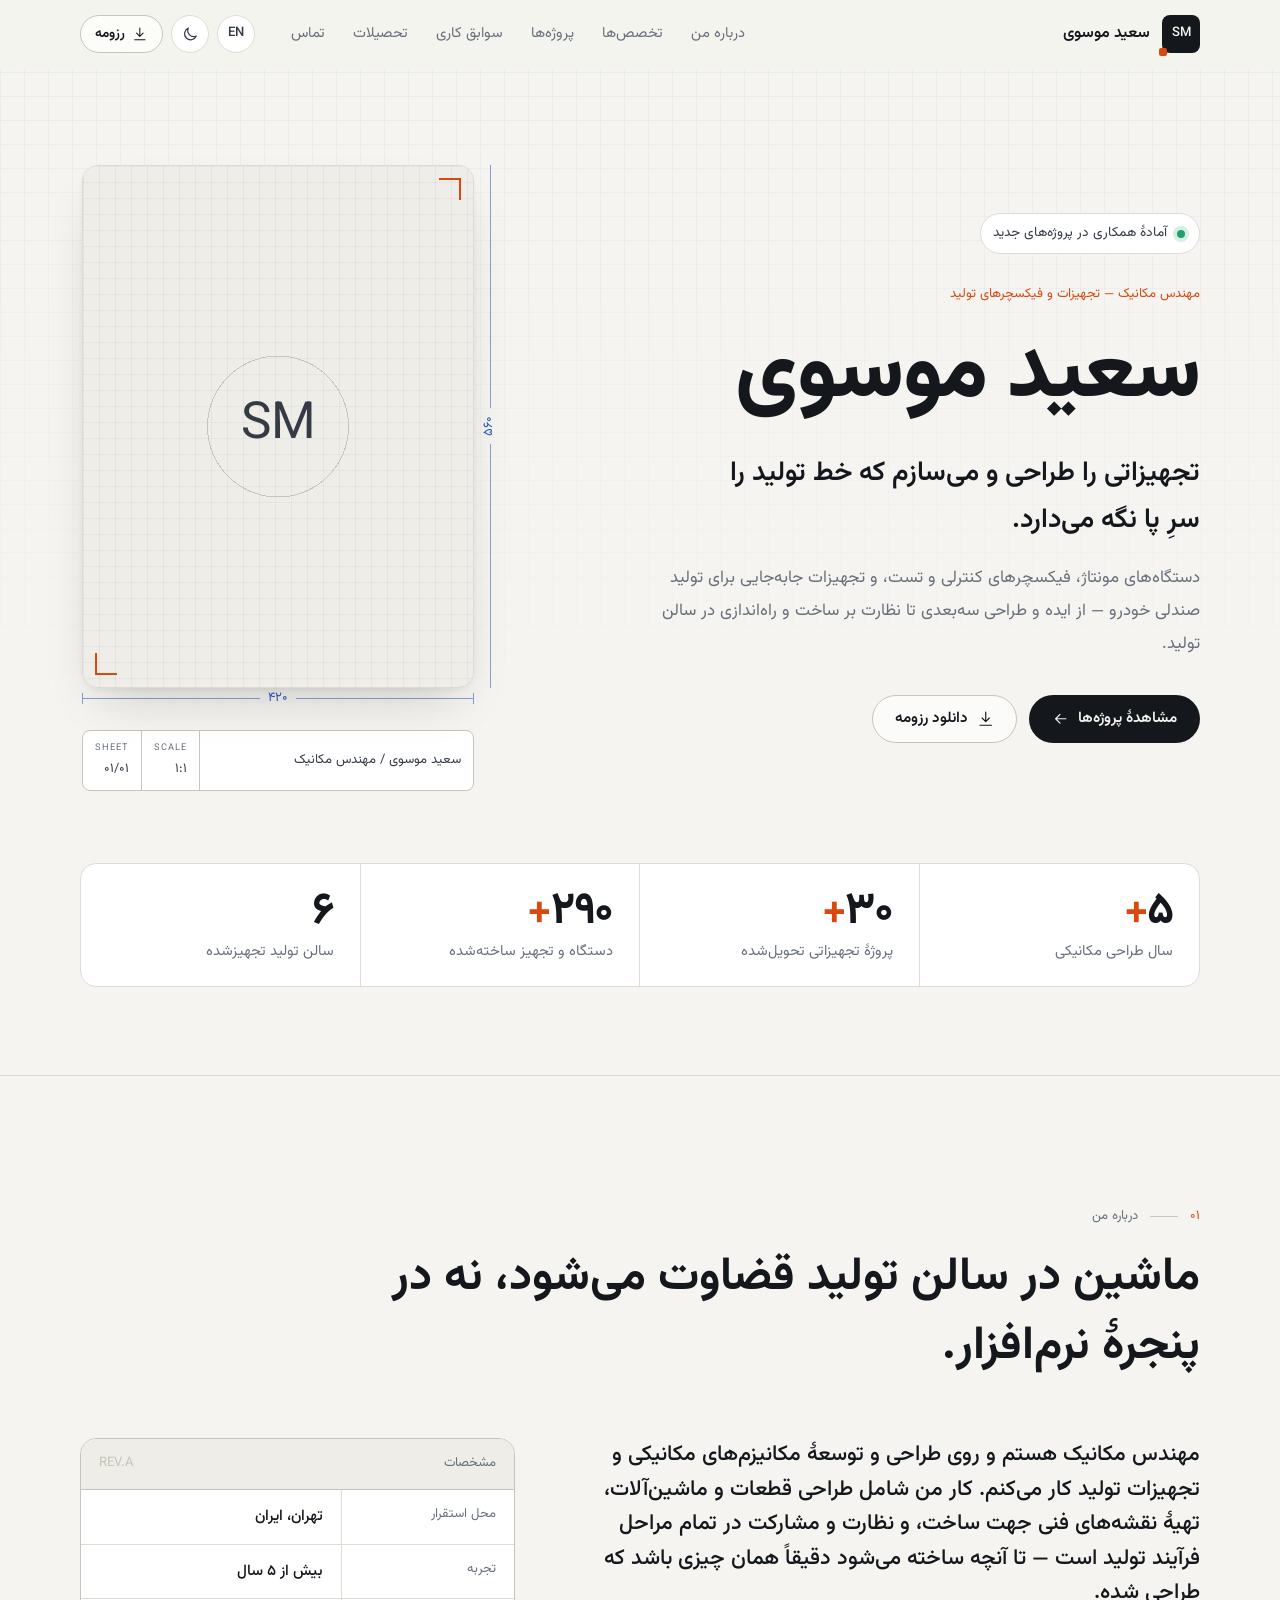
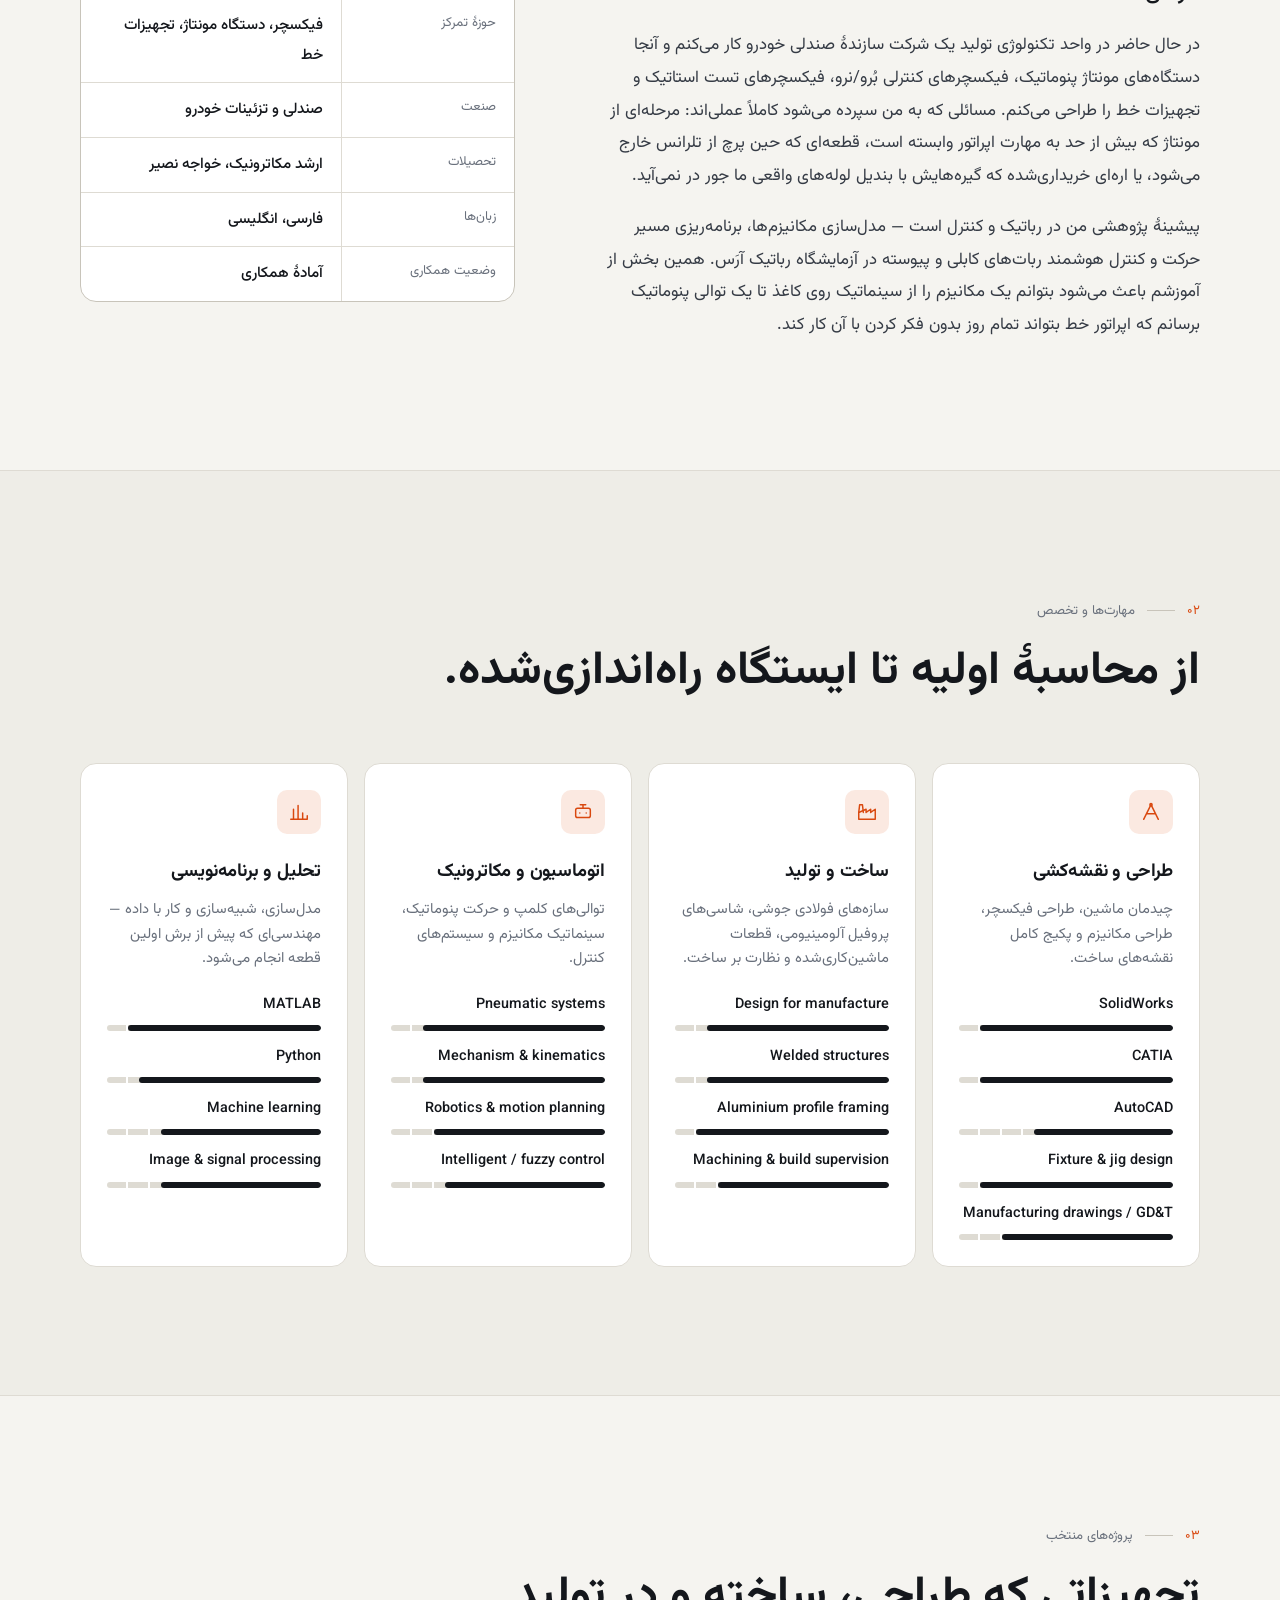
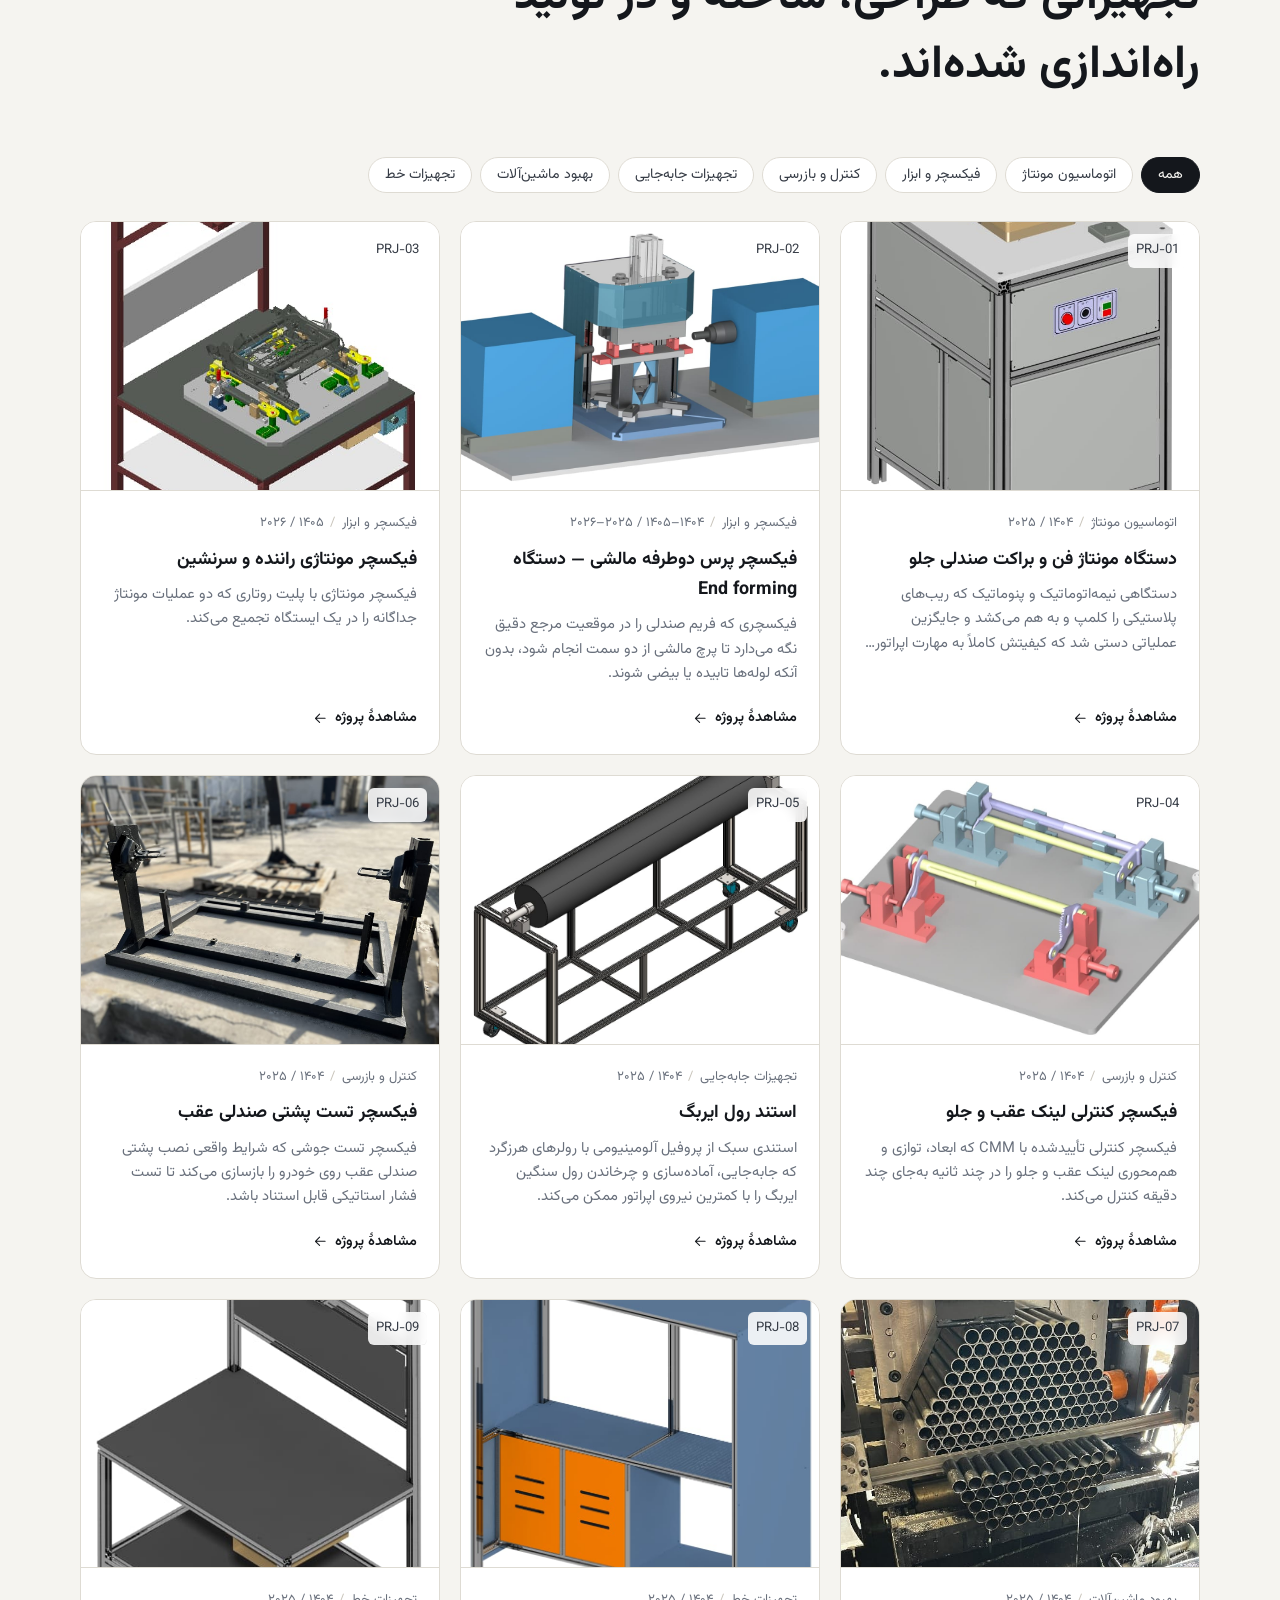
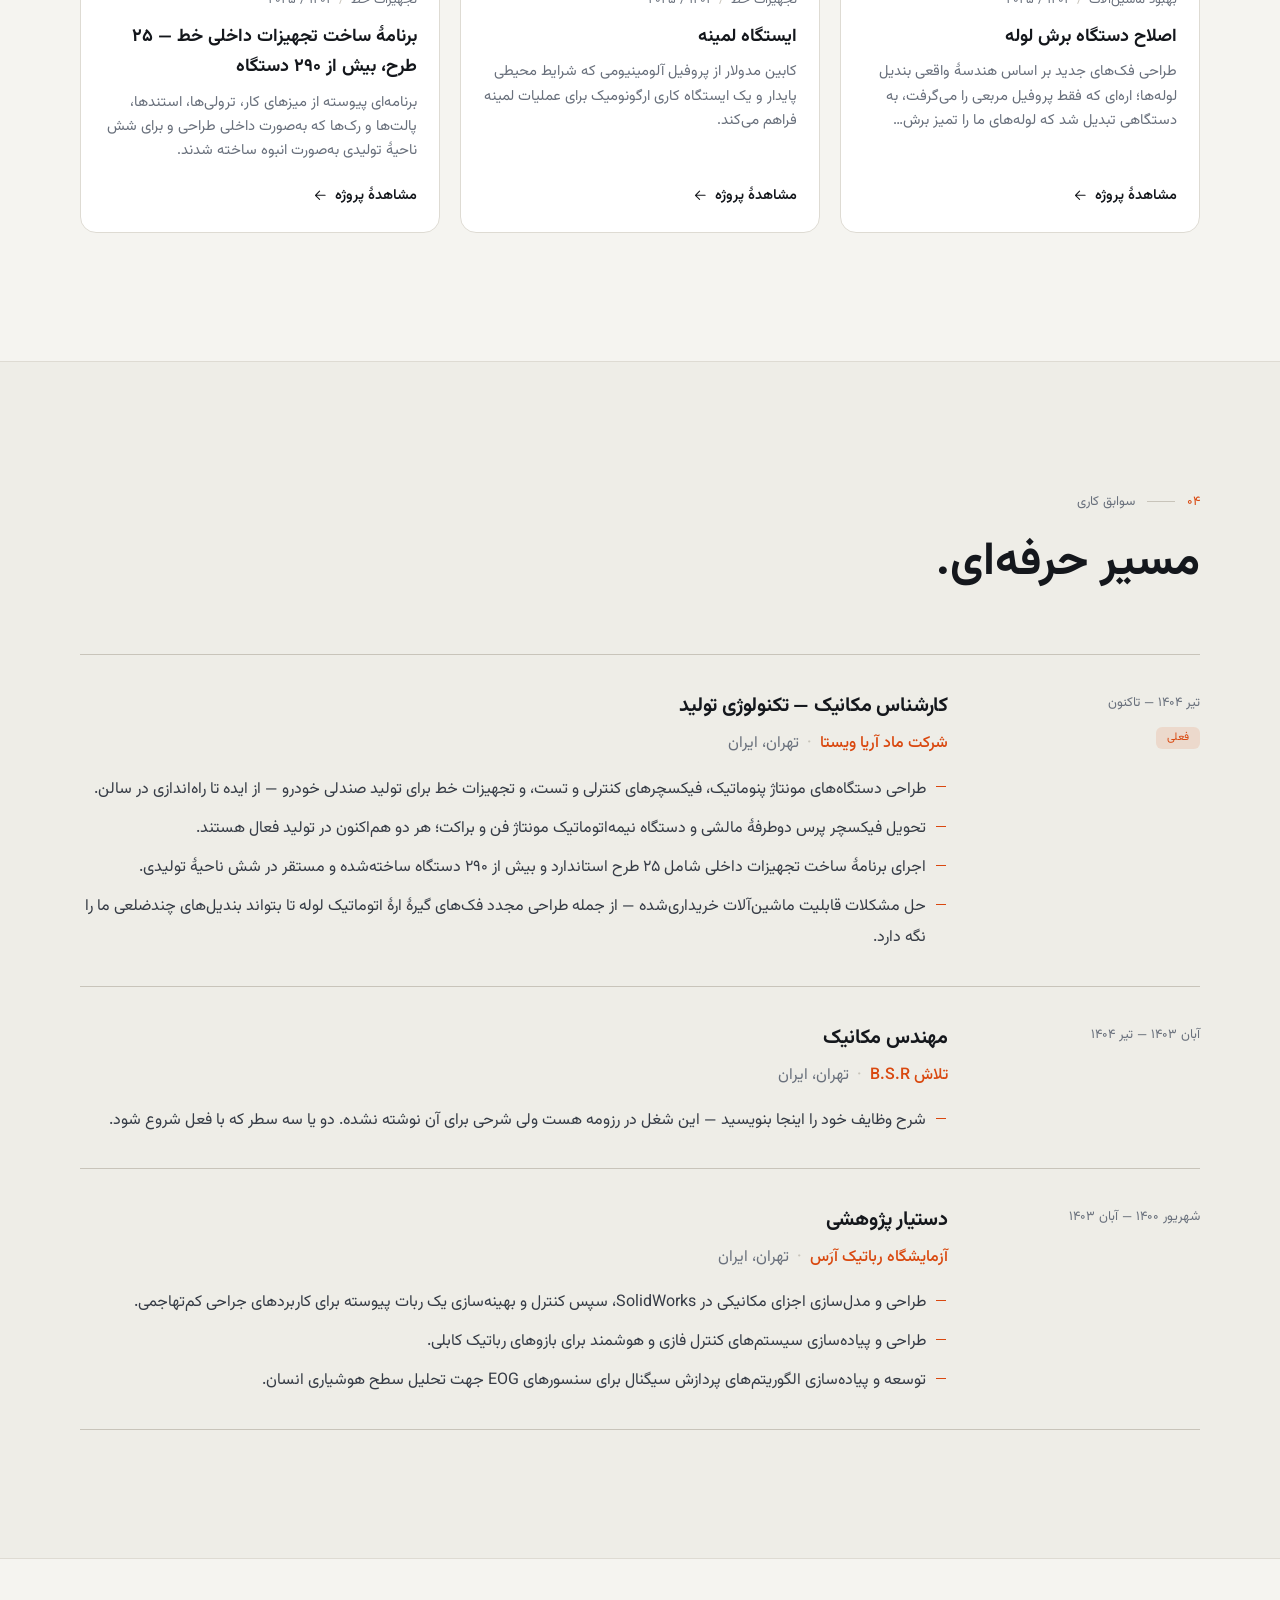
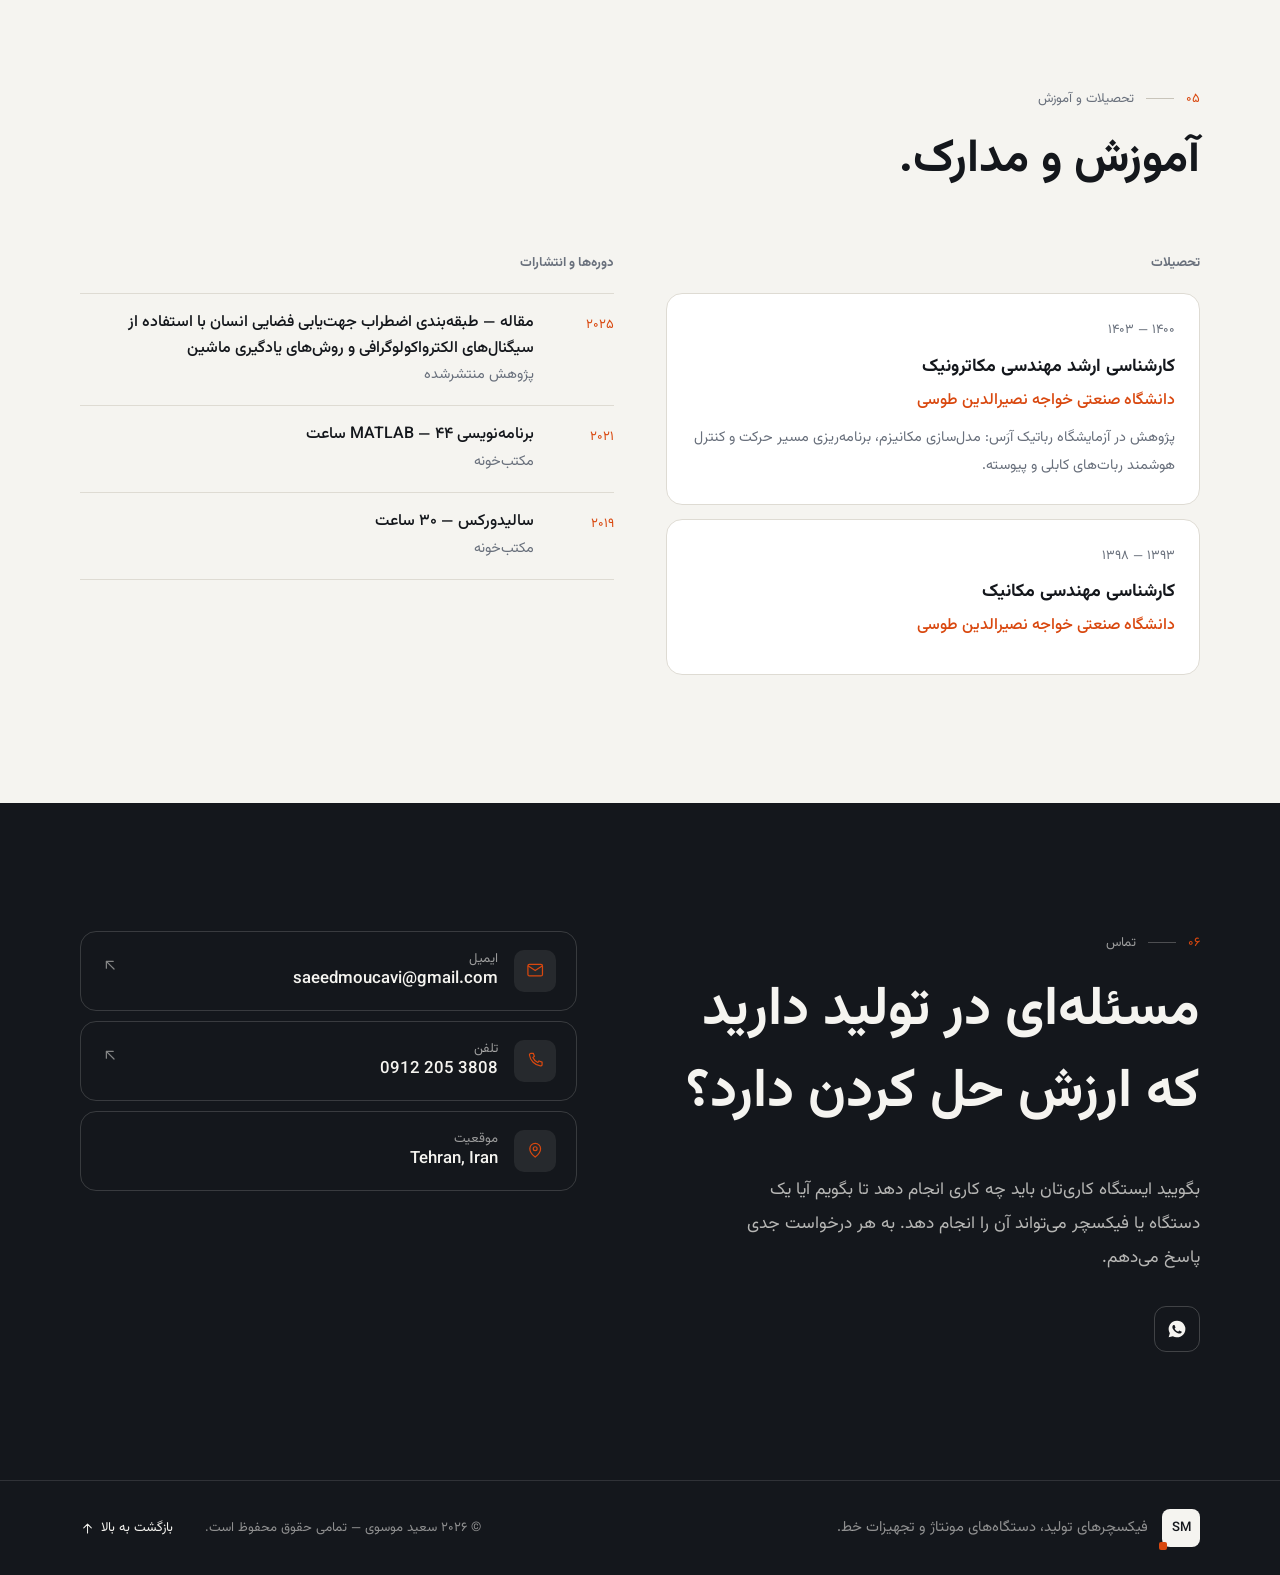
==== commit c3500612: "Redesign site and add on-site editor - New "technical drawing" design: light + dark modes, Vazirmatn" ====
--- a/index.html
+++ b/index.html
@@ -1,48 +1,44 @@
 <!DOCTYPE html>
-<html lang="en" dir="ltr" class="is-loading">
+<html lang="fa" dir="rtl" data-mode="light">
 <head>
 <meta charset="utf-8">
 <meta name="viewport" content="width=device-width, initial-scale=1">
-<meta name="theme-color" content="#07080B">
+<meta name="theme-color" content="#F5F4F0">
 
-<!-- These two lines are a fallback for search engines. The real values are
-     taken from content.json ("site" > "pageTitle" / "metaDescription"). -->
-<title>Saeed Mousavi — Industrial Machinery Design Engineer</title>
-<meta name="description" content="Mechanical engineer specialising in the design and fabrication of industrial production machinery, custom equipment and factory automation mechanisms.">
+<!-- SEO: the block between the two SEO markers is rewritten automatically by the
+     on-site editor every time you press "Publish". Do not remove the markers. -->
+<!-- SEO:START -->
+<title>سعید موسوی — مهندس مکانیک | طراحی فیکسچر و ماشین‌آلات مونتاژ</title>
+<meta name="description" content="مهندس مکانیک متخصص در طراحی فیکسچرهای تولید، دستگاه‌های مونتاژ پنوماتیک و تجهیزات کارخانه در صنعت صندلی خودرو — از طراحی و محاسبه تا ساخت و راه‌اندازی روی خط.">
+<link rel="canonical" href="https://saeedmoucavi.github.io/portfolioV2/">
+<meta property="og:type" content="website">
+<meta property="og:title" content="سعید موسوی — مهندس مکانیک | طراحی فیکسچر و ماشین‌آلات مونتاژ">
+<meta property="og:description" content="مهندس مکانیک متخصص در طراحی فیکسچرهای تولید، دستگاه‌های مونتاژ پنوماتیک و تجهیزات کارخانه در صنعت صندلی خودرو — از طراحی و محاسبه تا ساخت و راه‌اندازی روی خط.">
+<meta property="og:url" content="https://saeedmoucavi.github.io/portfolioV2/">
+<meta property="og:image" content="https://saeedmoucavi.github.io/portfolioV2/assets/images/og-image.jpg">
+<meta name="twitter:card" content="summary_large_image">
+<!-- SEO:END -->
 
 <link rel="icon" href="favicon.svg" type="image/svg+xml">
-<link rel="canonical" href="https://saeedmoucavi.github.io/portfolio/">
-<meta property="og:image" content="assets/images/og-image.jpg">
-
-<!-- Fonts: Syne (headings), Manrope (body), JetBrains Mono (technical
-     labels), Vazirmatn (Persian). Loaded from Google's free font service. -->
 <link rel="preconnect" href="https://fonts.googleapis.com">
 <link rel="preconnect" href="https://fonts.gstatic.com" crossorigin>
-<link rel="stylesheet" href="https://fonts.googleapis.com/css2?family=Syne:wght@500;600;700;800&family=Manrope:wght@400;500;600;700&family=JetBrains+Mono:wght@400;500&family=Vazirmatn:wght@300;400;500;700;800;900&display=swap">
-
+<link rel="stylesheet" href="https://fonts.googleapis.com/css2?family=Inter:wght@400;500;600&family=Inter+Tight:wght@500;600;700;800&family=JetBrains+Mono:wght@400;500&family=Vazirmatn:wght@300;400;500;600;700;800&display=swap">
 <link rel="stylesheet" href="assets/css/styles.css">
+<script>
+  /* Apply the saved light/dark choice before the page paints (no flash). */
+  try { var m = localStorage.getItem('sm-mode'); if (m) document.documentElement.dataset.mode = m; } catch (e) {}
+</script>
 </head>
 <body>
+<a class="skip" href="#main">Skip to content</a>
 
-<!-- Intro loader (removed automatically once the page is ready). -->
-<div class="loader" id="loader" aria-hidden="true">
-  <div class="loader__panel loader__panel--a"></div>
-  <div class="loader__panel loader__panel--b"></div>
-  <div class="loader__inner">
-    <span class="loader__brand">SM</span>
-    <span class="loader__count" id="loader-count">000</span>
-    <span class="loader__bar"><span id="loader-bar"></span></span>
-  </div>
-</div>
-
-<!-- The whole site is drawn here by assets/js/main.js from content.json. -->
-<div id="app" aria-busy="true"></div>
+<!-- The page is drawn here by assets/js/main.js from content.json. -->
+<div id="app" aria-busy="true"><div class="boot"><span class="boot__bar"></span></div></div>
 
 <noscript>
-  <style>.loader{display:none}</style>
-  <div style="padding:3rem;font-family:system-ui;color:#F3F1EA;background:#07080B;min-height:100vh">
+  <div class="fatal">
     <h1>Saeed Mousavi — Mechanical Engineer</h1>
-    <p>This website needs JavaScript enabled in your browser. Please turn it on and reload the page.</p>
+    <p>This website needs JavaScript. / برای دیدن این سایت JavaScript مرورگر را روشن کنید.</p>
   </div>
 </noscript>
 
--- a/assets/css/styles.css
+++ b/assets/css/styles.css
@@ -1,983 +1,532 @@
-/* ==========================================================================
-   KINETIC — visual design (v2)
-   --------------------------------------------------------------------------
-   Colours and fonts below are FALLBACKS only — the real values come from
-   content.json → "theme" and are applied at runtime by main.js.
-   Layout uses logical properties (inline-start / inline-end) so the whole
-   page mirrors automatically for Persian (right-to-left).
-   ========================================================================== */
-
-@property --angle { syntax: '<angle>'; initial-value: 0deg; inherits: false; }
-
+/* =============================================================================
+   Saeed Mousavi — portfolio styles
+   Visual language: a technical drawing. Paper, ink, a fine construction grid,
+   dimension lines, title blocks, and one safety-orange accent.
+   Colours you can change live in content.json → "theme" (or in the editor).
+   ============================================================================= */
+
+/* ------------------------------------------------------------- tokens -- */
 :root {
-  --bg: #07080B;
-  --surface: #0C0E13;
-  --surface-2: #12151C;
-  --border: #232834;
-  --text: #F3F1EA;
-  --muted: #8C91A1;
-  --accent: #D4FF3A;
-  --accent-ink: #07080B;
-  --accent-2: #7C5CFF;
-  --radius: 18px;
-
-  --font-display: 'Syne', system-ui, sans-serif;
-  --font-body: 'Manrope', system-ui, sans-serif;
-  --font-mono: 'JetBrains Mono', ui-monospace, monospace;
-
-  --ease: cubic-bezier(.2, .8, .2, 1);
-  --ease-io: cubic-bezier(.76, 0, .24, 1);
-  --shell: 1320px;
-  --gutter: clamp(16px, 4vw, 48px);
-  --header-h: 76px;
-  --dir: 1;
-}
-html[dir="rtl"] { --dir: -1; }
-
-html[lang="fa"] {
-  --font-display: 'Vazirmatn', system-ui, sans-serif;
-  --font-body: 'Vazirmatn', system-ui, sans-serif;
-}
-
-/* ---------------------------------------------------------------- base */
-
+  --accent-light: #D9480F;
+  --accent-dark: #FF7A3D;
+
+  --bg: #F5F4F0;
+  --bg-2: #EEEDE7;
+  --surface: #FFFFFF;
+  --ink: #14171C;
+  --ink-2: #353B45;
+  --muted: #69707C;
+  --line: #DEDBD3;
+  --line-2: #C8C4BA;
+  --blue: #2A57C2;
+  --grid: rgba(42, 87, 194, .055);
+  --accent: var(--accent-light);
+  --accent-ink: #FFFFFF;
+  --accent-soft: color-mix(in srgb, var(--accent) 12%, transparent);
+  --shadow: 0 1px 2px rgba(20, 23, 28, .04), 0 8px 24px -12px rgba(20, 23, 28, .12);
+  --shadow-lg: 0 2px 6px rgba(20, 23, 28, .05), 0 24px 48px -20px rgba(20, 23, 28, .22);
+
+  --f-display: 'Inter Tight', 'Inter', system-ui, sans-serif;
+  --f-body: 'Inter', system-ui, sans-serif;
+  --f-mono: 'JetBrains Mono', ui-monospace, 'Vazirmatn', monospace;
+
+  --r: 10px;
+  --r-lg: 16px;
+  --wrap: 1200px;
+  --gut: clamp(16px, 4vw, 40px);
+  --hdr-h: 68px;
+  --ease: cubic-bezier(.2, .7, .2, 1);
+  color-scheme: light;
+}
+
+:root[data-mode="dark"] {
+  --bg: #0D1015;
+  --bg-2: #11151B;
+  --surface: #161B22;
+  --ink: #ECEDEF;
+  --ink-2: #C3C8D0;
+  --muted: #8A93A1;
+  --line: #242B35;
+  --line-2: #343D49;
+  --blue: #7493F2;
+  --grid: rgba(116, 147, 242, .05);
+  --accent: var(--accent-dark);
+  --accent-ink: #0D1015;
+  --shadow: 0 1px 2px rgba(0, 0, 0, .3), 0 8px 24px -12px rgba(0, 0, 0, .5);
+  --shadow-lg: 0 2px 6px rgba(0, 0, 0, .3), 0 24px 48px -20px rgba(0, 0, 0, .7);
+  color-scheme: dark;
+}
+
+:root[lang="fa"] {
+  --f-display: 'Vazirmatn', system-ui, sans-serif;
+  --f-body: 'Vazirmatn', system-ui, sans-serif;
+  --f-mono: 'Vazirmatn', ui-monospace, monospace;
+}
+
+/* -------------------------------------------------------------- reset -- */
 *, *::before, *::after { box-sizing: border-box; }
-html {
-  scroll-behavior: smooth;
-  scroll-padding-top: calc(var(--header-h) + 12px);
-  -webkit-text-size-adjust: 100%;
-  background: var(--bg);
-  overflow-x: hidden; overflow-x: clip;
-}
+html { -webkit-text-size-adjust: 100%; scroll-behavior: smooth; scroll-padding-top: calc(var(--hdr-h) + 16px); }
 body {
   margin: 0;
   background: var(--bg);
-  color: var(--text);
-  font: 400 1rem/1.7 var(--font-body);
+  color: var(--ink);
+  font: 400 1rem/1.7 var(--f-body);
   -webkit-font-smoothing: antialiased;
-  -moz-osx-font-smoothing: grayscale;
-  overflow-x: hidden; overflow-x: clip;
-}
-html.is-loading body { overflow: hidden; }
-body.no-scroll { overflow: hidden; }
-img { max-width: 100%; display: block; }
+  text-rendering: optimizeLegibility;
+  transition: background-color .3s, color .3s;
+}
+:root[lang="fa"] body { line-height: 1.95; }
+img { display: block; max-width: 100%; height: auto; }
 a { color: inherit; text-decoration: none; }
 button { font: inherit; color: inherit; background: none; border: 0; cursor: pointer; padding: 0; }
-h1, h2, h3, h4 { margin: 0; font-family: var(--font-display); font-weight: 700; line-height: 1.08; }
-p { margin: 0 0 1em; }
+h1, h2, h3, h4, p, ul, ol, dl, dd, figure { margin: 0; }
+ul, ol { padding: 0; list-style: none; }
 ::selection { background: var(--accent); color: var(--accent-ink); }
-:focus-visible { outline: 2px solid var(--accent); outline-offset: 3px; border-radius: 6px; }
-
-html { scrollbar-width: thin; scrollbar-color: var(--border) var(--bg); }
-::-webkit-scrollbar { width: 10px; }
-::-webkit-scrollbar-track { background: var(--bg); }
-::-webkit-scrollbar-thumb { background: var(--border); border-radius: 10px; border: 2px solid var(--bg); }
-
-.mono { font-family: var(--font-mono); font-size: .78rem; letter-spacing: .08em; text-transform: uppercase; }
-html[lang="fa"] .mono { font-family: var(--font-body); letter-spacing: 0; text-transform: none; font-size: .85rem; }
-/* Persian letters must never be spaced apart — it breaks the joins. */
-html[lang="fa"] h1, html[lang="fa"] h2, html[lang="fa"] h3, html[lang="fa"] h4,
-html[lang="fa"] .marquee, html[lang="fa"] .site-footer__giant { letter-spacing: 0 !important; }
-
-.shell { width: 100%; max-width: var(--shell); margin-inline: auto; padding-inline: var(--gutter); }
-
-.skip-link {
-  position: fixed; inset-inline-start: 1rem; top: -100px; z-index: 1000;
-  background: var(--accent); color: var(--accent-ink); padding: .6rem 1rem; border-radius: 8px; font-weight: 600;
-}
-.skip-link:focus { top: 1rem; }
-
-/* ---------------------------------------------------------- global FX */
-
-.grain {
-  position: fixed; inset: -50%; z-index: 90; pointer-events: none; opacity: .055;
-  background-image: url("data:image/svg+xml;utf8,<svg xmlns='http://www.w3.org/2000/svg' width='180' height='180'><filter id='n'><feTurbulence type='fractalNoise' baseFrequency='.85' numOctaves='3' stitchTiles='stitch'/><feColorMatrix values='0 0 0 0 1  0 0 0 0 1  0 0 0 0 1  0 0 0 1 0'/></filter><rect width='100%' height='100%' filter='url(%23n)'/></svg>");
-  animation: grain 1s steps(6) infinite;
-}
-@keyframes grain {
-  0% { transform: translate(0, 0); } 20% { transform: translate(-4%, 3%); }
-  40% { transform: translate(3%, -5%); } 60% { transform: translate(-6%, -2%); }
-  80% { transform: translate(5%, 4%); } 100% { transform: translate(0, 0); }
-}
-
-.scroll-progress { position: fixed; inset-inline: 0; top: 0; height: 2px; z-index: 120; pointer-events: none; }
-.scroll-progress span {
-  display: block; height: 100%;
-  background: linear-gradient(90deg, var(--accent), var(--accent-2));
-  transform: scaleX(0); transform-origin: left;
-  box-shadow: 0 0 12px var(--accent);
-}
-html[dir="rtl"] .scroll-progress span { transform-origin: right; background: linear-gradient(-90deg, var(--accent), var(--accent-2)); }
-
-/* custom cursor (only on mouse devices) */
-.cursor { display: none; }
-html.has-cursor .cursor { display: block; }
-html.has-cursor, html.has-cursor * { cursor: none !important; }
-.cursor__dot, .cursor__ring {
-  position: fixed; top: 0; left: 0; z-index: 300; pointer-events: none; border-radius: 50%;
-}
-.cursor__dot {
-  width: 6px; height: 6px; background: var(--accent);
-  transform: translate(calc(var(--cx) - 50%), calc(var(--cy) - 50%));
-}
-.cursor__ring {
-  width: 38px; height: 38px; border: 1px solid color-mix(in srgb, var(--text) 55%, transparent);
-  transform: translate(calc(var(--rx) - 50%), calc(var(--ry) - 50%));
-  display: grid; place-items: center;
-  transition: width .35s var(--ease), height .35s var(--ease), background-color .35s, border-color .35s;
-}
-.cursor.is-hover .cursor__ring { width: 64px; height: 64px; border-color: var(--accent); background: color-mix(in srgb, var(--accent) 8%, transparent); }
-.cursor.has-label .cursor__ring { width: 96px; height: 96px; background: var(--accent); border-color: var(--accent); }
-.cursor.is-down .cursor__ring { width: 30px; height: 30px; }
-.cursor.is-hidden { opacity: 0; }
-.cursor__label {
-  font: 700 .8rem var(--font-display); color: var(--accent-ink); letter-spacing: .04em;
-  opacity: 0; transform: scale(.4); transition: opacity .25s, transform .35s var(--ease);
-}
-.cursor.has-label .cursor__label { opacity: 1; transform: none; }
-.cursor.has-label .cursor__dot { opacity: 0; }
-
-/* language-switch curtain */
-.curtain {
-  position: fixed; inset: 0; z-index: 400; pointer-events: none;
-  background: linear-gradient(135deg, var(--accent), var(--accent-2));
-  transform: scaleY(0); transform-origin: bottom;
-  transition: transform .6s var(--ease-io);
-}
-.curtain.is-in { transform: scaleY(1); }
-.curtain.is-out { transform: scaleY(0); transform-origin: top; }
-.curtain.no-trans { transition: none; }
-
-/* ---------------------------------------------------------------- loader */
-
-.loader { position: fixed; inset: 0; z-index: 500; display: grid; place-items: center; }
-.loader__panel {
-  position: absolute; inset-inline: 0; height: 50.5%; background: var(--surface);
-  transition: transform 1.1s var(--ease-io);
-}
-.loader__panel--a { top: 0; }
-.loader__panel--b { bottom: 0; }
-.loader__inner {
-  position: relative; width: min(92vw, 1200px); height: 100%;
-  display: flex; flex-direction: column; justify-content: space-between; padding: 8vh 0;
-  transition: opacity .5s, transform .8s var(--ease-io);
-}
-.loader__brand {
-  font: 800 1.1rem var(--font-display); letter-spacing: .3em; color: var(--muted);
-  display: inline-flex; align-items: center; gap: .8rem;
-}
-.loader__brand::before { content: ''; width: 10px; height: 10px; border-radius: 50%; background: var(--accent); box-shadow: 0 0 16px var(--accent); animation: ping 1.2s infinite; }
-.loader__count {
-  align-self: flex-end;
-  font: 800 clamp(6rem, 22vw, 17rem)/.8 'Syne', var(--font-display);
-  letter-spacing: -.05em; color: var(--text);
-  font-variant-numeric: tabular-nums;
-}
-.loader__bar { position: absolute; bottom: 8vh; inset-inline: 0; height: 1px; background: var(--border); }
-.loader__bar span { display: block; height: 100%; background: var(--accent); transform: scaleX(0); transform-origin: left; box-shadow: 0 0 10px var(--accent); }
-.loader.is-done .loader__inner { opacity: 0; transform: translateY(-40px); }
-.loader.is-done .loader__panel--a { transform: translateY(-101%); transition-delay: .25s; }
-.loader.is-done .loader__panel--b { transform: translateY(101%); transition-delay: .25s; }
-
-/* ---------------------------------------------------------------- shared */
-
-.pulse-dot {
-  position: relative; display: inline-block; width: 8px; height: 8px; border-radius: 50%;
-  background: var(--accent); flex: none;
-}
-.pulse-dot::after {
-  content: ''; position: absolute; inset: 0; border-radius: 50%; background: var(--accent);
-  animation: ping 1.8s var(--ease) infinite;
-}
-@keyframes ping { 0% { transform: scale(1); opacity: .8; } 100% { transform: scale(3.2); opacity: 0; } }
-
-/* rolling label: text slides up and a copy slides in */
-.roll { display: inline-grid; overflow: hidden; vertical-align: top; line-height: 1.25; }
-.roll > span { grid-area: 1 / 1; transition: transform .55s var(--ease); }
-.roll__b { transform: translateY(105%); }
-a:hover .roll__a, button:hover .roll__a { transform: translateY(-105%); }
-a:hover .roll__b, button:hover .roll__b { transform: translateY(0); }
-
-/* word / letter masks */
-.split .w, .split .ch { display: inline-block; overflow: hidden; vertical-align: top; padding-block: .1em .14em; margin-block: -.1em -.14em; }
-.split .w__i, .split .ch__i { display: inline-block; will-change: transform; }
-.word-nb { display: inline-block; white-space: nowrap; }
-
-/* generic reveal (uses the individual `translate` property so it never
-   fights with tilt / magnetic transforms) */
-.reveal {
-  opacity: 0; translate: 0 50px;
-  transition: opacity 1s var(--ease), translate 1.1s var(--ease);
-  transition-delay: calc(var(--d, 0) * 90ms);
-}
-.reveal.is-visible { opacity: 1; translate: 0 0; }
-
-.reveal-split .w__i { transform: translateY(110%) rotate(4deg); transition: transform 1.1s var(--ease); transition-delay: calc(var(--i) * 45ms); }
-.reveal-split.is-visible .w__i { transform: none; }
-
-/* 3D tilt + glare */
-[data-tilt] {
-  transform: perspective(1000px) rotateX(var(--rx, 0deg)) rotateY(var(--ry, 0deg));
-  transition: transform .7s var(--ease), opacity 1s var(--ease), translate 1.1s var(--ease), border-color .4s;
-  transform-style: preserve-3d;
-}
-[data-tilt].is-tilting { transition: transform .12s linear, opacity 1s var(--ease), translate 1.1s var(--ease), border-color .4s; }
-.skill-card__glare, .spec-card__glare, .edu-card__glare {
-  position: absolute; inset: 0; border-radius: inherit; pointer-events: none; opacity: 0;
-  background: radial-gradient(420px circle at var(--mx, 50%) var(--my, 50%), color-mix(in srgb, var(--accent) 14%, transparent), transparent 45%);
-  transition: opacity .4s;
-}
-.is-tilting > .skill-card__glare, .is-tilting > .spec-card__glare, .is-tilting > .edu-card__glare { opacity: 1; }
-
-/* buttons */
+:focus-visible { outline: 2px solid var(--accent); outline-offset: 3px; border-radius: 4px; }
+svg { width: 1.15em; height: 1.15em; flex: none; }
+[dir="rtl"] .i-dir { transform: none; }
+.no-scroll { overflow: hidden; }
+
+.wrap { width: 100%; max-width: var(--wrap); margin-inline: auto; padding-inline: var(--gut); }
+.mono { font-family: var(--f-mono); font-size: .78rem; letter-spacing: .04em; }
+:root[lang="fa"] .mono { letter-spacing: 0; font-size: .82rem; }
+.muted { color: var(--muted); }
+.small { font-size: .9rem; }
+.sep { margin-inline: .5em; color: var(--line-2); }
+[data-multi] { white-space: pre-line; }
+
+.skip { position: absolute; inset-inline-start: 8px; top: -60px; z-index: 100; background: var(--ink); color: var(--bg); padding: 8px 14px; border-radius: 8px; }
+.skip:focus { top: 8px; }
+
+/* construction grid behind the page */
+body::before {
+  content: ""; position: fixed; inset: 0; z-index: -1; pointer-events: none;
+  background-image:
+    linear-gradient(var(--grid) 1px, transparent 1px),
+    linear-gradient(90deg, var(--grid) 1px, transparent 1px);
+  background-size: 24px 24px;
+  mask-image: linear-gradient(to bottom, #000, transparent 85vh);
+  -webkit-mask-image: linear-gradient(to bottom, #000, transparent 85vh);
+}
+.no-grid body::before { display: none; }
+
+/* boot + fatal */
+.boot { height: 100vh; display: grid; place-items: center; }
+.boot__bar { width: 120px; height: 2px; background: var(--line); position: relative; overflow: hidden; }
+.boot__bar::after { content: ""; position: absolute; inset: 0; width: 40%; background: var(--accent); animation: boot 1s var(--ease) infinite; }
+@keyframes boot { from { transform: translateX(-100%); } to { transform: translateX(250%); } }
+.fatal { max-width: 640px; margin: 15vh auto; padding: 24px; font-family: system-ui; }
+
+/* ------------------------------------------------------------ buttons -- */
 .btn {
-  position: relative; overflow: hidden; isolation: isolate;
-  display: inline-flex; align-items: center; gap: .7rem;
-  padding: 1rem 1.7rem; border-radius: 999px;
-  font: 600 .98rem var(--font-body);
-  border: 1px solid var(--border);
-  transition: transform .45s var(--ease), color .45s var(--ease), border-color .45s;
-}
-.btn svg { width: 18px; height: 18px; transition: transform .45s var(--ease); }
-.btn:hover .i-arrow { transform: translateX(calc(5px * var(--dir))); }
-.btn__fill {
-  position: absolute; z-index: -1; left: var(--bx, 50%); top: var(--by, 50%);
-  width: 250%; aspect-ratio: 1; border-radius: 50%;
-  transform: translate(-50%, -50%) scale(0); transition: transform .65s var(--ease);
-}
-.btn:hover .btn__fill { transform: translate(-50%, -50%) scale(1); }
-.btn--primary { background: var(--accent); color: var(--accent-ink); border-color: var(--accent); box-shadow: 0 10px 40px -10px color-mix(in srgb, var(--accent) 60%, transparent); }
-.btn--primary .btn__fill { background: var(--text); }
-.btn--ghost { background: color-mix(in srgb, var(--surface-2) 60%, transparent); backdrop-filter: blur(8px); }
-.btn--ghost .btn__fill { background: var(--accent); }
-.btn--ghost:hover { color: var(--accent-ink); border-color: var(--accent); }
-.btn--block { width: 100%; justify-content: center; }
-
-/* ---------------------------------------------------------------- header */
-
-.site-header {
-  position: fixed; inset-inline: 0; top: 0; z-index: 100; height: var(--header-h);
-  transition: transform .6s var(--ease), background-color .4s, border-color .4s, backdrop-filter .4s;
+  display: inline-flex; align-items: center; gap: .55em;
+  height: 48px; padding-inline: 22px; border-radius: 999px;
+  font-weight: 600; font-size: .95rem; white-space: nowrap;
+  border: 1px solid transparent;
+  transition: background-color .2s, border-color .2s, color .2s, transform .2s var(--ease), box-shadow .2s;
+}
+.btn svg { transition: transform .25s var(--ease); }
+.btn--primary { background: var(--ink); color: var(--bg); }
+.btn--primary:hover { background: var(--accent); color: var(--accent-ink); box-shadow: 0 10px 24px -10px var(--accent); }
+.btn--primary:hover .i-dir { transform: translateX(3px); }
+[dir="rtl"] .btn--primary:hover .i-dir { transform: translateX(-3px); }
+.btn--ghost { border-color: var(--line-2); background: color-mix(in srgb, var(--surface) 60%, transparent); }
+.btn--ghost:hover { border-color: var(--ink); }
+.btn--sm { height: 38px; padding-inline: 14px; font-size: .85rem; }
+
+.tool-btn {
+  display: inline-grid; place-items: center; width: 38px; height: 38px; border-radius: 999px;
+  border: 1px solid var(--line); background: var(--surface); color: var(--ink-2);
+  transition: border-color .2s, color .2s;
+}
+.tool-btn:hover { border-color: var(--ink); color: var(--ink); }
+.tool-btn.mono { font-size: .75rem; font-weight: 500; }
+:root[data-mode="light"] .i-sun, :root[data-mode="dark"] .i-moon { display: none; }
+.tool-btn span { display: grid; }
+
+.tag {
+  display: inline-flex; align-items: center; height: 28px; padding-inline: 10px; border-radius: 6px;
+  border: 1px solid var(--line); background: var(--surface); font-size: .82rem; color: var(--ink-2);
+}
+.tag--accent { border-color: transparent; background: var(--accent-soft); color: var(--accent); font-family: var(--f-mono); font-size: .7rem; height: 22px; }
+.tags { display: flex; flex-wrap: wrap; gap: 8px; }
+
+.card { background: var(--surface); border: 1px solid var(--line); border-radius: var(--r-lg); padding: 24px; }
+
+/* ------------------------------------------------------------- header -- */
+.hdr {
+  position: sticky; top: 0; z-index: 50;
+  background: color-mix(in srgb, var(--bg) 82%, transparent);
+  backdrop-filter: saturate(1.4) blur(14px); -webkit-backdrop-filter: saturate(1.4) blur(14px);
   border-bottom: 1px solid transparent;
-}
-html.is-loading .site-header { transform: translateY(-100%); }
-html.is-ready .site-header { transition-delay: 0s; }
-.site-header.is-stuck {
-  background: color-mix(in srgb, var(--bg) 72%, transparent);
-  backdrop-filter: blur(16px) saturate(1.4); -webkit-backdrop-filter: blur(16px) saturate(1.4);
-  border-bottom-color: color-mix(in srgb, var(--border) 70%, transparent);
-}
-.site-header.is-hidden { transform: translateY(-100%); }
-.site-header__inner { height: 100%; display: flex; align-items: center; gap: 2rem; }
-
-.brand { display: inline-flex; align-items: center; gap: .8rem; transition: transform .4s var(--ease); }
+  transition: border-color .3s;
+}
+.hdr.is-scrolled { border-bottom-color: var(--line); }
+.hdr__in { height: var(--hdr-h); display: flex; align-items: center; gap: 24px; }
+.brand { display: flex; align-items: center; gap: 12px; font-weight: 600; }
 .brand__mark {
-  position: relative; display: grid; place-items: center; width: 42px; height: 42px; border-radius: 12px;
-  font: 800 .9rem var(--font-display); letter-spacing: .02em; color: var(--accent-ink);
-  background: var(--accent); overflow: hidden;
-}
-.brand__mark::after {
-  content: ''; position: absolute; inset: 0;
-  background: linear-gradient(115deg, transparent 30%, rgba(255,255,255,.7) 50%, transparent 70%);
-  transform: translateX(-120%); transition: transform .8s var(--ease);
-}
-.brand:hover .brand__mark::after { transform: translateX(120%); }
-.brand__name { font: 700 1.02rem var(--font-display); white-space: nowrap; }
-
-.nav { display: flex; align-items: center; gap: .3rem; margin-inline-start: auto; }
-.nav__link {
-  position: relative; display: inline-flex; align-items: baseline; gap: .35rem;
-  padding: .5rem .8rem; border-radius: 999px; font-size: .92rem; font-weight: 500; color: var(--muted);
-  transition: color .3s;
-}
-.nav__num { font-size: .62rem; color: var(--accent); opacity: .7; }
-html[lang="fa"] .nav__num { font-family: var(--font-mono); }
-.nav__link:hover, .nav__link.is-active { color: var(--text); }
-.nav__link::after {
-  content: ''; position: absolute; left: 50%; bottom: .15rem; width: 5px; height: 5px; border-radius: 50%;
-  background: var(--accent); transform: translateX(-50%) scale(0); transition: transform .4s var(--ease);
-}
-.nav__link.is-active::after { transform: translateX(-50%) scale(1); }
-
-.header__actions { display: flex; align-items: center; gap: .6rem; }
-.lang-toggle {
-  position: relative; display: inline-flex; padding: 4px; border-radius: 999px;
-  border: 1px solid var(--border); background: color-mix(in srgb, var(--surface) 70%, transparent);
-}
-.lang-toggle button { position: relative; z-index: 1; width: 42px; height: 30px; border-radius: 999px; font-size: .78rem; font-weight: 700; color: var(--muted); transition: color .35s; }
-.lang-toggle button[data-lang="fa"] { font-family: 'Vazirmatn', sans-serif; font-size: .9rem; }
-.lang-toggle button.is-active { color: var(--accent-ink); }
-.lang-toggle__pill {
-  position: absolute; top: 4px; inset-inline-start: 4px; width: 42px; height: 30px; border-radius: 999px;
-  background: var(--accent); transition: transform .5s var(--ease);
-}
-/* EN is always first in the DOM; in RTL it sits on the right */
-.lang-toggle.is-fa .lang-toggle__pill { transform: translateX(calc(42px * var(--dir))); }
-
-.menu-btn { display: none; position: relative; width: 46px; height: 46px; border-radius: 50%; border: 1px solid var(--border); }
-.menu-btn span { position: absolute; left: 13px; right: 13px; height: 1.5px; background: var(--text); transition: transform .5s var(--ease), top .5s var(--ease); }
-.menu-btn span:first-child { top: 19px; }
-.menu-btn span:last-child { top: 26px; }
-.menu-btn.is-open span:first-child { top: 22.5px; transform: rotate(45deg); }
-.menu-btn.is-open span:last-child { top: 22.5px; transform: rotate(-45deg); }
-
-/* ---------------------------------------------------------------- hero */
-
-.hero {
-  position: relative; min-height: 100vh; min-height: 100svh; display: flex; align-items: center;
-  overflow: hidden; padding-block: calc(var(--header-h) + 3rem) 6rem; isolation: isolate;
-}
-.hero::before { /* fine engineering grid, fading out from the centre */
-  content: ''; position: absolute; inset: 0; z-index: -2;
-  background-image:
-    linear-gradient(color-mix(in srgb, var(--border) 55%, transparent) 1px, transparent 1px),
-    linear-gradient(90deg, color-mix(in srgb, var(--border) 55%, transparent) 1px, transparent 1px);
-  background-size: 64px 64px;
-  mask-image: radial-gradient(ellipse 70% 60% at 60% 45%, #000 20%, transparent 75%);
-  -webkit-mask-image: radial-gradient(ellipse 70% 60% at 60% 45%, #000 20%, transparent 75%);
-  opacity: .55;
-}
-html[data-grid="off"] .hero::before, html[data-grid="off"] .grid-bg::before { display: none; }
-.hero__canvas { position: absolute; inset: 0; width: 100%; height: 100%; z-index: -1; opacity: 0; transition: opacity 2s ease .6s; }
-html.is-ready .hero__canvas { opacity: 1; }
-.hero__glow {
-  position: absolute; inset: 0; z-index: -1; pointer-events: none;
+  display: grid; place-items: center; width: 38px; height: 38px; border-radius: 8px;
+  background: var(--ink); color: var(--bg); font-weight: 500; font-size: .8rem; letter-spacing: .02em;
+  position: relative;
+}
+.brand__mark::after { content: ""; position: absolute; inset-inline-end: -3px; bottom: -3px; width: 8px; height: 8px; background: var(--accent); border-radius: 2px; }
+.brand__name { font-family: var(--f-display); font-size: 1rem; letter-spacing: -.01em; }
+.nav { display: flex; gap: 4px; margin-inline-start: auto; }
+.nav__link { padding: 8px 12px; border-radius: 999px; font-size: .92rem; color: var(--muted); transition: color .2s, background-color .2s; }
+.nav__link:hover { color: var(--ink); }
+.nav__link.is-active { color: var(--ink); background: var(--bg-2); }
+.hdr__tools { display: flex; align-items: center; gap: 8px; }
+.hdr__menu { display: none; }
+.progress { position: absolute; inset-inline: 0; bottom: -1px; height: 2px; overflow: hidden; }
+.progress span { display: block; height: 100%; background: var(--accent); transform: scaleX(0); transform-origin: left; }
+[dir="rtl"] .progress span { transform-origin: right; }
+
+@media (max-width: 960px) {
+  .hdr__menu { display: inline-grid; }
+  .hdr__cv { display: none; }
+  .nav {
+    position: absolute; top: var(--hdr-h); inset-inline: 0; margin: 0;
+    flex-direction: column; gap: 0; padding: 8px var(--gut) 20px;
+    background: var(--bg); border-bottom: 1px solid var(--line);
+    opacity: 0; visibility: hidden; transform: translateY(-8px);
+    transition: opacity .2s, transform .2s var(--ease), visibility .2s;
+  }
+  .hdr.is-open .nav { opacity: 1; visibility: visible; transform: none; }
+  .nav__link { padding: 14px 4px; border-radius: 0; border-bottom: 1px solid var(--line); font-size: 1.05rem; color: var(--ink); }
+  .nav__link.is-active { background: none; color: var(--accent); }
+  .hdr__tools { margin-inline-start: auto; }
+}
+@media (max-width: 420px) { .brand__name { display: none; } }
+
+/* --------------------------------------------------------------- hero -- */
+.hero { padding-block: clamp(40px, 8vw, 96px) clamp(40px, 6vw, 72px); }
+.hero__grid { display: grid; grid-template-columns: 1.25fr .85fr; gap: clamp(32px, 6vw, 88px); align-items: center; }
+.pill {
+  display: inline-flex; align-items: center; gap: 10px; padding: 6px 14px 6px 12px;
+  border: 1px solid var(--line); border-radius: 999px; background: var(--surface);
+  font-size: .85rem; color: var(--ink-2); margin-bottom: 28px;
+}
+.pill::before {
+  content: ""; width: 8px; height: 8px; border-radius: 50%; background: #22A06B; flex: none;
+  box-shadow: 0 0 0 4px color-mix(in srgb, #22A06B 18%, transparent);
+}
+.hero__eyebrow { color: var(--accent); margin-bottom: 14px; text-transform: uppercase; }
+:root[lang="fa"] .hero__eyebrow { text-transform: none; }
+.hero__name {
+  font-family: var(--f-display); font-weight: 800; letter-spacing: -.035em; line-height: 1;
+  font-size: clamp(2.6rem, 7vw, 5.4rem);
+}
+:root[lang="fa"] .hero__name { letter-spacing: -.01em; line-height: 1.25; font-weight: 800; }
+.hero__headline {
+  margin-top: 22px; font-family: var(--f-display); font-weight: 600; letter-spacing: -.015em;
+  font-size: clamp(1.25rem, 2.3vw, 1.7rem); line-height: 1.35; color: var(--ink); max-width: 30ch;
+}
+:root[lang="fa"] .hero__headline { line-height: 1.7; letter-spacing: 0; }
+.hero__intro { margin-top: 18px; color: var(--muted); font-size: 1.06rem; max-width: 56ch; }
+.hero__cta { display: flex; flex-wrap: wrap; gap: 12px; margin-top: 34px; }
+
+.hero__fig { position: relative; justify-self: end; width: 100%; max-width: 420px; }
+[dir="rtl"] .hero__fig { justify-self: start; }
+.frame { position: relative; padding-bottom: 28px; padding-inline-start: 28px; }
+.frame__photo {
+  position: relative; aspect-ratio: 3 / 4; border-radius: var(--r-lg); overflow: hidden;
+  background: var(--bg-2); border: 1px solid var(--line); box-shadow: var(--shadow-lg);
+}
+.frame__photo::before, .frame__photo::after {
+  content: ""; position: absolute; width: 22px; height: 22px; z-index: 2; pointer-events: none;
+  border-color: var(--accent); border-style: solid; border-width: 0;
+}
+.frame__photo::before { top: 12px; inset-inline-start: 12px; border-top-width: 2px; border-inline-start-width: 2px; }
+.frame__photo::after { bottom: 12px; inset-inline-end: 12px; border-bottom-width: 2px; border-inline-end-width: 2px; }
+.hero__img { width: 100%; height: 100%; object-fit: cover; }
+.hero__mono {
+  width: 100%; height: 100%; display: grid; place-items: center; position: relative;
   background:
-    radial-gradient(600px circle at var(--px, 70%) var(--py, 40%), color-mix(in srgb, var(--accent-2) 22%, transparent), transparent 60%),
-    radial-gradient(900px circle at 85% 10%, color-mix(in srgb, var(--accent) 8%, transparent), transparent 60%);
-}
-.hero__inner { display: grid; grid-template-columns: 1.35fr .75fr; gap: clamp(2rem, 5vw, 5rem); align-items: center; }
-.hero__content { will-change: transform, opacity; }
-
-.hero__eyebrow {
-  display: inline-flex; align-items: center; gap: .8rem; margin-bottom: 1.8rem;
-  padding: .55rem 1rem; border-radius: 999px; border: 1px solid var(--border);
-  background: color-mix(in srgb, var(--surface) 70%, transparent); backdrop-filter: blur(8px);
-  color: var(--text); white-space: pre-wrap;
-}
-.hero__name {
-  font-size: clamp(3.3rem, 9.4vw, 9rem); font-weight: 800; line-height: .92; letter-spacing: -.045em;
-  margin-bottom: 1.6rem;
-}
-html[lang="en"] .hero__name .word-nb:last-child .ch__i {
-  color: transparent; -webkit-text-stroke: 1.5px var(--text);
-  background: linear-gradient(90deg, var(--accent), var(--accent-2)); -webkit-background-clip: text; background-clip: text;
-  transition: color .6s, transform 1.2s var(--ease);
-}
-html[lang="en"] .hero__name:hover .word-nb:last-child .ch__i { color: transparent; -webkit-text-stroke-color: transparent; }
-html[lang="fa"] .hero__name { font-weight: 900; line-height: 1.15; }
-html[lang="fa"] .hero__name .w:last-child .w__i {
-  background: linear-gradient(90deg, var(--accent), var(--accent-2)); -webkit-background-clip: text; background-clip: text; color: transparent;
-}
-.hero__headline { font: 600 clamp(1.25rem, 2.4vw, 2rem)/1.3 var(--font-display); max-width: 30ch; margin-bottom: 1.2rem; }
-.hero__intro { color: var(--muted); font-size: 1.06rem; max-width: 56ch; margin-bottom: 2.4rem; }
-.hero__actions { display: flex; flex-wrap: wrap; gap: .9rem; }
-
-/* intro choreography (plays once the loader lifts) */
-.hero .ch__i { transform: translateY(115%) rotate(10deg); transition: transform 1.2s var(--ease); transition-delay: calc(.25s + var(--i) * 38ms); }
-.hero .hero__headline .w__i { transform: translateY(115%); transition: transform 1.1s var(--ease); transition-delay: calc(.6s + var(--i) * 40ms); }
-.hero .hero__name .w__i { transform: translateY(115%); transition: transform 1.2s var(--ease); transition-delay: calc(.25s + var(--i) * 90ms); }
-.hero [data-intro] { opacity: 0; translate: 0 30px; transition: opacity 1s var(--ease), translate 1.2s var(--ease); }
-.hero .hero__name[data-intro], .hero .hero__headline[data-intro] { opacity: 1; translate: none; }
-.hero [data-intro="0"] { transition-delay: .1s; }
-.hero [data-intro="2"] { transition-delay: .45s; }
-.hero [data-intro="3"] { transition-delay: .9s; }
-.hero [data-intro="4"] { transition-delay: 1.05s; }
-html.is-ready .hero .ch__i, html.is-ready .hero .w__i { transform: none; }
-html.is-ready .hero [data-intro] { opacity: 1; translate: none; }
-
-.hero__figure { margin: 0; position: relative; }
-.hero__photo {
-  position: relative; aspect-ratio: 4 / 5; border-radius: calc(var(--radius) * 1.4);
-  background: var(--surface-2);
-  transform: perspective(1100px) translateY(var(--py-offset, 0px)) rotateX(var(--rx, 0deg)) rotateY(var(--ry, 0deg));
-}
-.hero__photo img { width: 100%; height: 100%; object-fit: cover; border-radius: inherit; position: relative; z-index: 1; }
-.hero__photo-border {
-  position: absolute; inset: -2px; border-radius: inherit; z-index: 0;
-  background: conic-gradient(from var(--angle), var(--accent), transparent 25%, var(--accent-2) 50%, transparent 75%, var(--accent));
-  animation: spin 6s linear infinite;
-}
-.hero__photo-border::after {
-  content: ''; position: absolute; inset: -30px; border-radius: inherit; z-index: -1;
-  background: inherit; filter: blur(40px); opacity: .45;
-}
-@keyframes spin { to { --angle: 360deg; } }
-.hero__photo-shine {
-  position: absolute; inset: 0; z-index: 2; border-radius: inherit; pointer-events: none;
-  background: radial-gradient(500px circle at var(--mx, 50%) var(--my, 0%), rgba(255,255,255,.14), transparent 45%);
-  opacity: 0; transition: opacity .4s;
-}
-.hero__photo.is-tilting .hero__photo-shine { opacity: 1; }
-.hero__chip {
-  position: absolute; z-index: 3; padding: .5rem .8rem; border-radius: 999px; font-size: .68rem;
-  background: color-mix(in srgb, var(--bg) 70%, transparent); backdrop-filter: blur(10px);
-  border: 1px solid var(--border); color: var(--accent); white-space: nowrap;
-  animation: float 6s ease-in-out infinite; transform: translateZ(60px);
-}
-html[lang="fa"] .hero__chip { font-family: var(--font-mono); }
-.hero__chip--a { top: 12%; inset-inline-start: -14%; }
-.hero__chip--b { bottom: 14%; inset-inline-end: -12%; color: var(--text); animation-delay: -3s; }
-@keyframes float { 0%, 100% { translate: 0 0; } 50% { translate: 0 -14px; } }
-.hero__caption { margin-top: 1.1rem; color: var(--muted); text-align: center; }
-
-.hero__scroll {
-  position: absolute; bottom: 2rem; left: 50%; transform: translateX(-50%);
-  display: flex; flex-direction: column; align-items: center; gap: .7rem; color: var(--muted); font-size: .68rem;
-}
-.hero__scroll-line { position: relative; width: 1px; height: 56px; background: var(--border); overflow: hidden; }
-.hero__scroll-line::after {
-  content: ''; position: absolute; inset: 0; background: var(--accent);
-  animation: scrollLine 2s var(--ease-io) infinite;
-}
-@keyframes scrollLine { 0% { transform: translateY(-100%); } 60%, 100% { transform: translateY(100%); } }
-
-/* ---------------------------------------------------------------- marquee */
-
-.marquee {
-  position: relative; overflow: hidden; padding-block: 1.6rem; direction: ltr;
-  border-block: 1px solid var(--border); background: var(--bg); z-index: 2;
-}
-.marquee__track { display: flex; width: max-content; will-change: transform; }
-.marquee__group { display: flex; align-items: center; flex: none; }
-.marquee__item {
-  font: 800 clamp(2rem, 5.6vw, 4.8rem)/1 var(--font-display); letter-spacing: -.03em;
-  padding-inline: 2.2rem; white-space: nowrap;
-}
-html[lang="fa"] .marquee__item { font-weight: 900; direction: rtl; }
-.marquee__item:nth-child(4n+3) { color: transparent; -webkit-text-stroke: 1.2px var(--muted); }
-html[lang="fa"] .marquee__item:nth-child(4n+3) { color: var(--muted); -webkit-text-stroke: 0; opacity: .6; }
-.marquee__star { color: var(--accent); font-size: clamp(1.4rem, 3vw, 2.6rem); display: inline-block; animation: rot 8s linear infinite; }
-@keyframes rot { to { transform: rotate(360deg); } }
-.marquee--alt {
-  background: var(--accent); color: var(--accent-ink); border: 0;
-  transform: rotate(-2deg) scale(1.04); margin-block: 3rem;
-  box-shadow: 0 20px 80px -20px color-mix(in srgb, var(--accent) 50%, transparent);
-}
-.marquee--alt .marquee__star { color: var(--accent-ink); }
-.marquee--alt .marquee__item:nth-child(4n+3) { -webkit-text-stroke-color: var(--accent-ink); }
-html[lang="fa"] .marquee--alt .marquee__item:nth-child(4n+3) { color: var(--accent-ink); }
-
-/* ---------------------------------------------------------------- stats */
-
-.stats { padding-block: clamp(4rem, 8vw, 6.5rem); position: relative; }
-.stats__grid { display: grid; grid-template-columns: repeat(4, 1fr); }
-.stat { position: relative; padding: 1.5rem clamp(1rem, 2.5vw, 2.4rem); }
-.stat + .stat::before {
-  content: ''; position: absolute; inset-block: 10%; inset-inline-start: 0; width: 1px;
-  background: linear-gradient(transparent, var(--border), transparent);
-}
-.stat__ring { position: absolute; top: 1.2rem; inset-inline-end: 1.2rem; width: 38px; height: 38px; transform: rotate(-90deg); }
-.stat__ring circle { fill: none; stroke: var(--border); stroke-width: 6; }
-.stat__ring .stat__ring-fg { stroke: var(--accent); stroke-dasharray: 100; stroke-dashoffset: 100; stroke-linecap: round; transition: stroke-dashoffset 2s var(--ease) .3s; }
-.stat.is-visible .stat__ring-fg { stroke-dashoffset: 18; }
-.stat__value {
-  font: 800 clamp(3rem, 7vw, 6rem)/1 'Syne', var(--font-display); letter-spacing: -.04em;
-  background: linear-gradient(180deg, var(--text) 30%, color-mix(in srgb, var(--text) 25%, transparent));
-  -webkit-background-clip: text; background-clip: text; color: transparent;
-  font-variant-numeric: tabular-nums; margin-bottom: .6rem;
-}
-.stat__label { color: var(--muted); font-size: .95rem; max-width: 20ch; }
-
-/* ---------------------------------------------------------------- sections */
-
-.section { position: relative; padding-block: clamp(6rem, 12vw, 10rem); isolation: isolate; }
-.section--alt { background: var(--surface); }
-.grid-bg::before {
-  content: ''; position: absolute; inset: 0; z-index: -1; pointer-events: none;
-  background-image:
-    linear-gradient(color-mix(in srgb, var(--border) 45%, transparent) 1px, transparent 1px),
-    linear-gradient(90deg, color-mix(in srgb, var(--border) 45%, transparent) 1px, transparent 1px);
-  background-size: 80px 80px;
-  mask-image: radial-gradient(ellipse 60% 50% at 50% 30%, #000, transparent 80%);
-  -webkit-mask-image: radial-gradient(ellipse 60% 50% at 50% 30%, #000, transparent 80%);
-}
-
-.section__head { position: relative; margin-bottom: clamp(3rem, 6vw, 5rem); }
-.section__head--center { text-align: center; }
-.section__head--center .section__eyebrow { justify-content: center; }
-.section__head--center .section__title { margin-inline: auto; }
-.section__bignum {
-  position: absolute; top: -.35em; inset-inline-end: -.04em; z-index: -1; pointer-events: none;
-  font: 800 clamp(8rem, 22vw, 20rem)/1 'Syne', var(--font-display); letter-spacing: -.06em;
-  color: transparent; -webkit-text-stroke: 1px color-mix(in srgb, var(--border) 90%, transparent);
-  translate: 0 var(--py-offset, 0px);
-}
-.section__head--center .section__bignum { inset-inline-end: auto; left: 50%; transform: translateX(-50%); }
-.section__eyebrow { display: flex; align-items: center; gap: .9rem; color: var(--muted); margin-bottom: 1.4rem; }
-.section__number { color: var(--accent); font-weight: 500; }
-.section__line { width: 48px; height: 1px; background: var(--accent); transform: scaleX(0); transform-origin: left; transition: transform 1.2s var(--ease) .2s; }
-html[dir="rtl"] .section__line { transform-origin: right; }
-.section__eyebrow.is-visible .section__line { transform: scaleX(1); }
-.section__title { font-size: clamp(2.2rem, 5.2vw, 4.6rem); letter-spacing: -.035em; line-height: 1.02; max-width: 19ch; }
-html[lang="fa"] .section__title { line-height: 1.35; font-weight: 800; }
-
-/* ---------------------------------------------------------------- about */
-
-.about__lead {
-  font: 600 clamp(1.45rem, 3.2vw, 2.7rem)/1.32 var(--font-display); letter-spacing: -.02em;
-  max-width: 36ch; margin-bottom: clamp(3rem, 6vw, 5rem);
-}
-html[lang="fa"] .about__lead { line-height: 1.8; font-weight: 600; }
-.sw { color: color-mix(in srgb, var(--text) 18%, transparent); transition: color .5s var(--ease); }
-.sw.is-lit { color: var(--text); }
-html[data-anim="off"] .sw { color: var(--text); }
-.about__grid { display: grid; grid-template-columns: 1.2fr 1fr; gap: clamp(2rem, 5vw, 5rem); align-items: start; }
-.about__body p { color: var(--muted); font-size: 1.08rem; }
-html[lang="fa"] .about__body p { line-height: 2; }
-
-.spec-card {
-  position: relative; border-radius: var(--radius); padding: 1.8rem;
-  background: linear-gradient(160deg, var(--surface-2), var(--surface));
-  border: 1px solid var(--border);
-  box-shadow: 0 40px 80px -40px rgba(0,0,0,.7);
-}
-.spec-card__head { display: flex; align-items: center; gap: .7rem; color: var(--accent); padding-bottom: 1rem; margin-bottom: .4rem; border-bottom: 1px dashed var(--border); }
-.spec-row { display: grid; grid-template-columns: minmax(0, 1fr) minmax(0, 1.4fr); gap: 1rem; padding-block: .85rem; border-bottom: 1px solid color-mix(in srgb, var(--border) 60%, transparent); }
-.spec-row:last-child { border-bottom: 0; }
-.spec-row__key { color: var(--muted); font-size: .7rem; padding-top: .2rem; }
-.spec-row__val { font-weight: 500; font-size: .95rem; }
-.stagger .spec-row { opacity: 0; translate: calc(-24px * var(--dir)) 0; transition: opacity .7s var(--ease), translate .8s var(--ease); transition-delay: calc(.3s + var(--d) * 70ms); }
-.is-visible .stagger .spec-row { opacity: 1; translate: 0 0; }
-
-/* ---------------------------------------------------------------- skills */
-
-.skills__grid { display: grid; grid-template-columns: repeat(auto-fit, minmax(290px, 1fr)); gap: 1.4rem; }
-.skill-card {
-  position: relative; border-radius: var(--radius); padding: 2rem;
-  background: color-mix(in srgb, var(--surface-2) 75%, transparent); backdrop-filter: blur(6px);
-  border: 1px solid var(--border);
-}
-.skill-card::before { /* border that lights up under the pointer */
-  content: ''; position: absolute; inset: -1px; border-radius: inherit; padding: 1px; pointer-events: none;
-  background: radial-gradient(300px circle at var(--mx, 50%) var(--my, 50%), var(--accent), transparent 60%);
-  -webkit-mask: linear-gradient(#000 0 0) content-box, linear-gradient(#000 0 0);
-  -webkit-mask-composite: xor; mask-composite: exclude;
-  opacity: 0; transition: opacity .4s;
-}
-.skill-card.is-tilting::before { opacity: 1; }
-.skill-card__top { display: flex; justify-content: space-between; align-items: center; margin-bottom: 1.6rem; transform: translateZ(40px); }
-.skill-card__icon {
-  width: 56px; height: 56px; border-radius: 16px; display: grid; place-items: center;
-  color: var(--accent); background: color-mix(in srgb, var(--accent) 10%, transparent);
-  border: 1px solid color-mix(in srgb, var(--accent) 30%, transparent);
-  transition: transform .8s var(--ease), background-color .4s, color .4s;
-}
-.skill-card__icon svg { width: 28px; height: 28px; }
-.skill-card:hover .skill-card__icon { transform: rotate(-12deg) scale(1.08); background: var(--accent); color: var(--accent-ink); }
-.skill-card__idx { color: var(--muted); }
-.skill-card__title { font-size: 1.35rem; margin-bottom: .6rem; transform: translateZ(30px); }
-.skill-card__desc { color: var(--muted); font-size: .95rem; margin-bottom: 1.6rem; }
-.skill-row { margin-bottom: 1rem; }
-.skill-row__top { display: flex; justify-content: space-between; font-size: .9rem; margin-bottom: .45rem; }
-.skill-row__level { color: var(--accent); font-size: .72rem; direction: ltr; }
-.skill-row__track { position: relative; height: 5px; border-radius: 5px; background: var(--border); overflow: hidden; }
-.skill-row__fill {
-  position: absolute; inset-block: 0; inset-inline-start: 0; width: 100%; border-radius: inherit;
-  background: linear-gradient(90deg, var(--accent-2), var(--accent));
-  transform: scaleX(0); transform-origin: left; overflow: hidden;
-  transition: transform 1.6s var(--ease); transition-delay: calc(.3s + var(--d) * 110ms);
-}
-html[dir="rtl"] .skill-row__fill { transform-origin: right; background: linear-gradient(-90deg, var(--accent-2), var(--accent)); }
-.skill-row__fill::after {
-  content: ''; position: absolute; inset: 0;
-  background: linear-gradient(90deg, transparent, rgba(255,255,255,.55), transparent);
-  transform: translateX(-100%); animation: shimmer 2.6s ease-in-out infinite 2s;
-}
-@keyframes shimmer { 60%, 100% { transform: translateX(100%); } }
-.is-visible .skill-row__fill { transform: scaleX(var(--lvl)); }
-
-/* ---------------------------------------------------------------- projects */
-
-.filters {
-  position: relative; display: flex; flex-wrap: wrap; gap: .5rem;
-  margin-bottom: 2.6rem;
-}
-.filters__pill {
-  position: absolute; top: 0; left: 0; border-radius: 999px; background: var(--accent);
-  transition: transform .6s var(--ease), width .6s var(--ease), height .6s var(--ease);
-  box-shadow: 0 6px 24px -6px color-mix(in srgb, var(--accent) 60%, transparent);
-}
-.filter {
-  position: relative; z-index: 1; padding: .6rem 1.1rem; border-radius: 999px;
-  font-size: .9rem; font-weight: 600; color: var(--muted); transition: color .4s, border-color .4s;
-  border: 1px solid var(--border);
-}
-.filter:hover { color: var(--text); }
-.filter.is-active { color: var(--accent-ink); border-color: transparent; }
-.filter sup { font-family: var(--font-mono); font-size: .62rem; margin-inline-start: .25rem; opacity: .7; }
-
-.projects__grid { display: grid; grid-template-columns: repeat(auto-fill, minmax(min(100%, 340px), 1fr)); gap: 1.6rem; }
-.project-card {
-  position: relative; display: flex; flex-direction: column; text-align: start; width: 100%;
-  border-radius: var(--radius); overflow: hidden; isolation: isolate;
-  background: var(--surface); border: 1px solid var(--border);
-  transition: opacity 1s var(--ease), translate 1.1s var(--ease), border-color .5s, box-shadow .6s var(--ease);
-  transition-delay: calc(var(--d, 0) * 110ms), calc(var(--d, 0) * 110ms), 0s, 0s;
-}
-.project-card:hover { border-color: color-mix(in srgb, var(--accent) 50%, var(--border)); box-shadow: 0 30px 70px -30px color-mix(in srgb, var(--accent) 35%, transparent); }
-.project-card.is-hidden { display: none; }
-.project-card__media { position: relative; aspect-ratio: 16 / 10; overflow: hidden; background: var(--surface-2); }
-.project-card__media img {
-  width: 100%; height: 100%; object-fit: cover;
-  clip-path: inset(100% 0 0 0); scale: 1.25;
-  transition: clip-path 1.3s var(--ease-io), scale 1.6s var(--ease), filter .6s;
-  transition-delay: calc(.1s + var(--d, 0) * 110ms), calc(.1s + var(--d, 0) * 110ms), 0s;
-  filter: saturate(.85);
-}
-.project-card.is-visible .project-card__media img { clip-path: inset(0 0 0 0); scale: 1; }
-.project-card:hover .project-card__media img { scale: 1.08; filter: saturate(1.1); transition-delay: 0s; }
-.project-card__media::after {
-  content: ''; position: absolute; inset: 0; pointer-events: none;
-  background: linear-gradient(to top, color-mix(in srgb, var(--bg) 75%, transparent), transparent 55%);
-}
-.project-card__code, .project-card__year {
-  position: absolute; top: 1rem; z-index: 2; padding: .35rem .65rem; border-radius: 999px; font-size: .66rem;
-  background: color-mix(in srgb, var(--bg) 65%, transparent); backdrop-filter: blur(8px); border: 1px solid color-mix(in srgb, var(--border) 80%, transparent);
-}
-html[lang="fa"] .project-card__code, html[lang="fa"] .project-card__year { font-family: var(--font-mono); font-size: .66rem; }
-.project-card__code { inset-inline-start: 1rem; color: var(--accent); }
-.project-card__year { inset-inline-end: 1rem; }
-.project-card__open {
-  position: absolute; bottom: 1rem; inset-inline-end: 1rem; z-index: 2; width: 48px; height: 48px; border-radius: 50%;
-  display: grid; place-items: center; background: var(--accent); color: var(--accent-ink);
-  transform: scale(0) rotate(-90deg); transition: transform .6s var(--ease);
-}
-.project-card__open svg { width: 22px; height: 22px; }
-html[dir="rtl"] .project-card__open svg { transform: scaleX(-1); }
-.project-card:hover .project-card__open { transform: scale(1) rotate(0); }
-.project-card__body { padding: 1.5rem 1.6rem 1.7rem; display: flex; flex-direction: column; flex: 1; }
-.project-card__category { color: var(--accent); font-size: .68rem; margin-bottom: .7rem; }
-.project-card__title { font-size: 1.28rem; line-height: 1.25; margin-bottom: .7rem; transition: color .4s; }
-html[lang="fa"] .project-card__title { line-height: 1.6; }
-.project-card:hover .project-card__title { color: var(--accent); }
-.project-card__summary {
-  color: var(--muted); font-size: .93rem; margin-bottom: 1.3rem;
-  display: -webkit-box; -webkit-line-clamp: 3; -webkit-box-orient: vertical; overflow: hidden;
-}
-.project-card__more { margin-top: auto; display: inline-flex; align-items: center; gap: .5rem; font-weight: 600; font-size: .9rem; }
-.project-card__more svg { width: 18px; height: 18px; color: var(--accent); transition: transform .5s var(--ease); }
-.project-card:hover .project-card__more svg { transform: translateX(calc(6px * var(--dir))); }
-.project-card:hover .roll__a { transform: translateY(-105%); }
-.project-card:hover .roll__b { transform: translateY(0); }
-
-/* ---------------------------------------------------------------- timeline */
-
-.timeline { --rail: 220px; position: relative; }
-.timeline__rail { position: absolute; top: 0; bottom: 0; inset-inline-start: var(--rail); width: 2px; background: var(--border); border-radius: 2px; }
-.timeline__progress {
-  position: absolute; inset: 0; border-radius: inherit; transform: scaleY(0); transform-origin: top;
-  background: linear-gradient(var(--accent), var(--accent-2)); box-shadow: 0 0 18px var(--accent);
-}
-.tl-item {
-  position: relative; display: grid; grid-template-columns: var(--rail) 1fr; gap: 0 3.2rem; padding-bottom: 2.6rem;
-  translate: calc(60px * var(--dir)) 0;
-}
-.tl-item.is-visible { translate: 0 0; }
-.tl-item__node {
-  position: absolute; top: 1.7rem; inset-inline-start: calc(var(--rail) - 8px); width: 18px; height: 18px; border-radius: 50%;
-  background: var(--surface); border: 2px solid var(--border); z-index: 1;
-  transition: background-color .5s, border-color .5s, box-shadow .5s, transform .6s var(--ease);
-}
-.tl-item.is-passed .tl-item__node { background: var(--accent); border-color: var(--accent); box-shadow: 0 0 0 6px color-mix(in srgb, var(--accent) 18%, transparent), 0 0 24px var(--accent); transform: scale(1.1); }
-.tl-item__side { padding-top: 1.55rem; padding-inline-end: 2rem; text-align: end; }
-.tl-item__period { color: var(--muted); margin-bottom: .6rem; }
-.tl-item__now { display: inline-flex; align-items: center; gap: .5rem; color: var(--accent); }
-.tl-item__card {
-  border-radius: var(--radius); padding: 1.6rem 1.8rem; background: var(--surface-2); border: 1px solid var(--border);
-  transition: border-color .5s, transform .6s var(--ease);
-}
-.tl-item:hover .tl-item__card { border-color: color-mix(in srgb, var(--accent) 45%, var(--border)); transform: translateX(calc(8px * var(--dir))); }
-.tl-item--current .tl-item__card { background: linear-gradient(150deg, color-mix(in srgb, var(--accent) 7%, var(--surface-2)), var(--surface-2) 60%); }
-.tl-item__role { font-size: 1.3rem; margin-bottom: .45rem; }
-html[lang="fa"] .tl-item__role { line-height: 1.6; }
-.tl-item__company { color: var(--muted); font-size: .95rem; }
-.tl-item__company strong { color: var(--text); font-weight: 600; }
-.tl-item__points { margin: 1rem 0 0; padding: 0; list-style: none; }
-.tl-item__points li { position: relative; padding-inline-start: 1.4rem; margin-bottom: .55rem; color: var(--muted); font-size: .95rem; }
-.tl-item__points li::before { content: ''; position: absolute; inset-inline-start: 0; top: .72em; width: 8px; height: 2px; background: var(--accent); }
-
-/* ---------------------------------------------------------------- education */
-
-.edu__grid { display: grid; grid-template-columns: 1fr 1fr; gap: clamp(1.5rem, 4vw, 3.5rem); }
-.edu__col-title { color: var(--accent); margin: 0 0 1.4rem; font-weight: 500; font-family: var(--font-mono); }
-html[lang="fa"] .edu__col-title { font-family: var(--font-body); font-weight: 700; font-size: .95rem; }
-.edu-card {
-  position: relative; border-radius: var(--radius); padding: 1.6rem 1.7rem; margin-bottom: 1.1rem;
-  background: var(--surface); border: 1px solid var(--border); overflow: hidden;
-  transition: opacity 1s var(--ease), translate 1.1s var(--ease), border-color .4s, background-color .4s;
-  transition-delay: calc(var(--d, 0) * 90ms);
-}
-.edu-card::after {
-  content: ''; position: absolute; inset-block: 0; inset-inline-start: 0; width: 3px; background: linear-gradient(var(--accent), var(--accent-2));
-  transform: scaleY(0); transform-origin: top; transition: transform .6s var(--ease);
-}
-.edu-card:hover { border-color: color-mix(in srgb, var(--accent) 35%, var(--border)); background: var(--surface-2); }
-.edu-card:hover::after { transform: scaleY(1); }
-.edu-card__period { color: var(--muted); margin-bottom: .6rem; font-size: .7rem; }
-.edu-card__title { font-size: 1.15rem; line-height: 1.35; margin-bottom: .35rem; }
-html[lang="fa"] .edu-card__title { line-height: 1.7; }
-.edu-card__sub { color: var(--text); opacity: .8; font-size: .95rem; margin-bottom: .4rem; }
-.edu-card__note { color: var(--muted); font-size: .9rem; margin: .6rem 0 0; }
-.edu-card--slim { padding-block: 1.2rem; }
-.edu-card__link { display: inline-flex; align-items: center; gap: .3rem; color: var(--accent); font-size: .85rem; font-weight: 600; }
-.edu-card__link svg { width: 14px; height: 14px; }
-
-/* ---------------------------------------------------------------- contact */
-
-.contact { overflow: hidden; }
-.contact__big {
-  position: relative; display: block; text-align: center; margin: 0 auto clamp(3rem, 6vw, 5rem);
-  padding-block: 1rem;
-}
-.contact__big-text {
-  position: relative; z-index: 1; display: inline-block;
-  font: 800 clamp(1.15rem, 5.2vw, 5rem)/1.1 'Syne', var(--font-display); letter-spacing: -.04em; white-space: nowrap;
-  background: linear-gradient(90deg, var(--text), var(--text)) no-repeat, linear-gradient(90deg, var(--accent), var(--accent-2));
-  background-size: 100% 100%, 100% 100%; -webkit-background-clip: text; background-clip: text; color: transparent;
-  transition: background-size .8s var(--ease-io);
-}
-.contact__big:hover .contact__big-text { background-size: 0% 100%, 100% 100%; }
-.contact__big-text::after {
-  content: ''; position: absolute; left: 0; right: 0; bottom: -.08em; height: .06em; background: linear-gradient(90deg, var(--accent), var(--accent-2));
-  transform: scaleX(0); transform-origin: right; transition: transform .8s var(--ease-io);
-}
-.contact__big:hover .contact__big-text::after { transform: scaleX(1); transform-origin: left; }
-.contact__big-orb {
-  position: absolute; left: 50%; top: 50%; width: min(60vw, 700px); aspect-ratio: 1; z-index: 0; pointer-events: none;
-  translate: -50% -50%; border-radius: 50%;
-  background: conic-gradient(from var(--angle), var(--accent-2), var(--accent), var(--accent-2));
-  filter: blur(90px); opacity: .18; animation: spin 10s linear infinite;
-}
-.contact__grid { display: grid; grid-template-columns: 1fr 1fr; gap: clamp(2rem, 5vw, 4rem); }
-.contact__grid--single { grid-template-columns: 1fr; max-width: 900px; margin-inline: auto; }
-.contact__intro { color: var(--muted); font-size: 1.12rem; max-width: 56ch; margin-bottom: 2rem; }
-.contact__grid--single .contact__intro { text-align: center; margin-inline: auto; }
-.contact__rows { border-top: 1px solid var(--border); margin-bottom: 2.2rem; }
-.contact-row {
-  position: relative; display: grid; grid-template-columns: auto minmax(90px, .35fr) 1fr auto; align-items: center; gap: 1.2rem;
-  padding: 1.4rem .6rem; border-bottom: 1px solid var(--border); overflow: hidden; isolation: isolate;
-}
-.contact-row::before {
-  content: ''; position: absolute; inset: 0; z-index: -1; background: var(--accent);
-  transform: scaleY(0); transform-origin: bottom; transition: transform .6s var(--ease);
-}
-a.contact-row:hover::before { transform: scaleY(1); }
-a.contact-row:hover, a.contact-row:hover .contact-row__label, a.contact-row:hover .contact-row__icon { color: var(--accent-ink); }
-.contact-row__icon { width: 44px; height: 44px; border-radius: 50%; display: grid; place-items: center; border: 1px solid var(--border); color: var(--accent); transition: color .4s, border-color .4s; }
-a.contact-row:hover .contact-row__icon { border-color: var(--accent-ink); }
-.contact-row__icon svg { width: 20px; height: 20px; }
-.contact-row__label { color: var(--muted); transition: color .4s; }
-.contact-row__value { font: 600 clamp(1.05rem, 2vw, 1.45rem) var(--font-display); text-align: start; transition: translate .6s var(--ease); }
-html[dir="rtl"] .contact-row__value { text-align: end; }
-a.contact-row:hover .contact-row__value { translate: calc(10px * var(--dir)) 0; }
-.contact-row__arrow svg { width: 22px; height: 22px; transition: transform .6s var(--ease); }
-html[dir="rtl"] .contact-row__arrow svg { transform: scaleX(-1); }
-a.contact-row:hover .contact-row__arrow svg { transform: rotate(45deg); }
-html[dir="rtl"] a.contact-row:hover .contact-row__arrow svg { transform: scaleX(-1) rotate(45deg); }
-div.contact-row .contact-row__arrow { opacity: 0; }
-
-.socials { display: flex; gap: .8rem; flex-wrap: wrap; }
-.contact__grid--single .socials { justify-content: center; }
+    radial-gradient(circle at 50% 50%, transparent 0 70px, var(--line-2) 70px 71px, transparent 71px),
+    linear-gradient(var(--grid) 1px, transparent 1px) 0 0 / 16px 16px,
+    linear-gradient(90deg, var(--grid) 1px, transparent 1px) 0 0 / 16px 16px,
+    var(--bg-2);
+}
+.hero__mono span { font-family: var(--f-mono); font-size: 3.2rem; color: var(--ink-2); }
+.hero__mono small { position: absolute; bottom: 18%; font-family: var(--f-mono); color: var(--muted); font-size: .75rem; }
+
+/* dimension lines around the portrait */
+.frame__dim { position: absolute; display: flex; align-items: center; gap: 8px; color: var(--blue); font-size: .68rem; }
+.frame__dim i { flex: 1; height: 1px; background: currentColor; opacity: .55; position: relative; }
+.frame__dim--h { inset-inline: 28px 0; bottom: 4px; }
+.frame__dim--h i:first-child::before, .frame__dim--h i:last-child::after {
+  content: ""; position: absolute; top: -5px; width: 1px; height: 11px; background: currentColor;
+}
+.frame__dim--h i:first-child::before { inset-inline-start: 0; }
+.frame__dim--h i:last-child::after { inset-inline-end: 0; }
+.frame__dim--v { flex-direction: column; top: 0; bottom: 28px; inset-inline-start: 4px; width: 16px; }
+.frame__dim--v i { width: 1px; height: auto; flex: 1; }
+.frame__dim--v b { writing-mode: vertical-rl; transform: rotate(180deg); font-weight: 400; }
+.frame__dim b { font-weight: 400; }
+
+/* title block (as on a drawing sheet) */
+.tblock {
+  display: grid; grid-template-columns: 1fr auto auto; margin-top: 14px; margin-inline-start: 28px;
+  border: 1px solid var(--line-2); border-radius: 8px; overflow: hidden; background: var(--surface); font-size: .7rem;
+}
+.tblock__cell { padding: 8px 12px; display: flex; flex-direction: column; justify-content: center; border-inline-start: 1px solid var(--line-2); color: var(--ink-2); }
+.tblock__cell:first-child { border-inline-start: 0; }
+.tblock__cell small { font-size: .58rem; color: var(--muted); letter-spacing: .1em; }
+
+@media (max-width: 860px) {
+  .hero__grid { grid-template-columns: 1fr; }
+  .hero__fig { justify-self: center; max-width: 320px; }
+  [dir="rtl"] .hero__fig { justify-self: center; }
+  .hero__headline { max-width: none; }
+}
+
+/* -------------------------------------------------------------- stats -- */
+.stats { padding-bottom: clamp(48px, 7vw, 88px); }
+.stats__row {
+  display: grid; grid-template-columns: repeat(4, 1fr);
+  border: 1px solid var(--line); border-radius: var(--r-lg); background: var(--surface); overflow: hidden;
+}
+.stat { padding: 26px 26px 24px; border-inline-start: 1px solid var(--line); display: flex; flex-direction: column; gap: 6px; }
+.stat:first-child { border-inline-start: 0; }
+.stat__value { font-family: var(--f-display); font-weight: 700; font-size: clamp(2rem, 3.6vw, 2.8rem); line-height: 1; letter-spacing: -.03em; display: flex; }
+.stat__suffix { color: var(--accent); }
+.stat__label { color: var(--muted); font-size: .92rem; line-height: 1.45; }
+@media (max-width: 760px) {
+  .stats__row { grid-template-columns: 1fr 1fr; }
+  .stat:nth-child(odd) { border-inline-start: 0; }
+  .stat:nth-child(n+3) { border-top: 1px solid var(--line); }
+}
+
+/* ----------------------------------------------------------- sections -- */
+.sec { padding-block: clamp(64px, 10vw, 128px); border-top: 1px solid var(--line); }
+.sec--alt { background: var(--bg-2); }
+.sec-head { margin-bottom: clamp(32px, 5vw, 56px); max-width: 820px; }
+.sec-head__meta { display: flex; align-items: center; gap: 12px; color: var(--muted); margin-bottom: 14px; text-transform: uppercase; }
+:root[lang="fa"] .sec-head__meta { text-transform: none; }
+.sec-head__num { color: var(--accent); }
+.sec-head__num::after { content: ""; display: inline-block; vertical-align: middle; width: 28px; height: 1px; background: var(--line-2); margin-inline-start: 12px; }
+.sec-head__title {
+  font-family: var(--f-display); font-weight: 700; letter-spacing: -.03em; line-height: 1.12;
+  font-size: clamp(1.8rem, 3.6vw, 2.9rem);
+}
+:root[lang="fa"] .sec-head__title { letter-spacing: 0; line-height: 1.5; }
+
+/* -------------------------------------------------------------- about -- */
+.about { display: grid; grid-template-columns: 1.4fr 1fr; gap: clamp(32px, 6vw, 80px); align-items: start; }
+.about__text { display: grid; gap: 18px; color: var(--ink-2); font-size: 1.05rem; }
+.about__text .lead { font-family: var(--f-display); font-size: clamp(1.15rem, 1.8vw, 1.35rem); color: var(--ink); font-weight: 500; line-height: 1.6; }
+.spec { border: 1px solid var(--line-2); border-radius: var(--r-lg); background: var(--surface); overflow: hidden; }
+.spec__title { padding: 12px 18px; border-bottom: 1px solid var(--line-2); background: var(--bg-2); color: var(--muted); text-transform: uppercase; display: flex; justify-content: space-between; }
+:root[lang="fa"] .spec__title { text-transform: none; }
+.spec__title::after { content: "REV.A"; color: var(--line-2); }
+.spec__row { display: grid; grid-template-columns: 40% 1fr; border-bottom: 1px solid var(--line); }
+.spec__row:last-child { border-bottom: 0; }
+.spec__row dt { padding: 12px 18px; color: var(--muted); border-inline-end: 1px solid var(--line); }
+.spec__row dd { padding: 12px 18px; font-weight: 500; font-size: .95rem; }
+@media (max-width: 860px) { .about { grid-template-columns: 1fr; } }
+
+/* ------------------------------------------------------------- skills -- */
+.skills { display: grid; grid-template-columns: repeat(auto-fit, minmax(250px, 1fr)); gap: 16px; }
+.skill {
+  background: var(--surface); border: 1px solid var(--line); border-radius: var(--r-lg); padding: 26px;
+  transition: border-color .25s, transform .25s var(--ease), box-shadow .25s;
+}
+.skill:hover { border-color: var(--line-2); transform: translateY(-2px); box-shadow: var(--shadow); }
+.skill__icon {
+  width: 44px; height: 44px; border-radius: 10px; display: grid; place-items: center;
+  background: var(--accent-soft); color: var(--accent); margin-bottom: 20px;
+}
+.skill__icon svg { width: 22px; height: 22px; }
+.skill__title { font-family: var(--f-display); font-size: 1.15rem; font-weight: 700; letter-spacing: -.01em; }
+.skill__desc { color: var(--muted); font-size: .92rem; margin-top: 8px; line-height: 1.65; }
+.skill__list { margin-top: 20px; display: grid; gap: 12px; }
+.lvl { display: grid; gap: 6px; font-size: .9rem; }
+.lvl__name { font-weight: 500; }
+.lvl__bar {
+  height: 6px; border-radius: 99px; position: relative; overflow: hidden;
+  background: repeating-linear-gradient(90deg, var(--line) 0 calc(10% - 2px), transparent calc(10% - 2px) 10%);
+}
+.lvl__bar i { position: absolute; inset-block: 0; inset-inline-start: 0; width: var(--v); background: var(--ink); border-radius: 99px; transform-origin: left; transition: transform 1s var(--ease) .2s; }
+[dir="rtl"] .lvl__bar i { transform-origin: right; }
+.reveal:not(.in) .lvl__bar i { transform: scaleX(0); }
+.skill.reveal .lvl__bar i { transform: scaleX(1); }
+.skill.reveal:not(.in) .lvl__bar i { transform: scaleX(0); }
+
+/* ----------------------------------------------------------- projects -- */
+.filters { display: flex; flex-wrap: wrap; gap: 8px; margin-bottom: 28px; }
+.chip {
+  height: 36px; padding-inline: 16px; border-radius: 999px; border: 1px solid var(--line);
+  background: var(--surface); font-size: .88rem; color: var(--ink-2); transition: all .2s;
+}
+.chip:hover { border-color: var(--ink); }
+.chip.is-on { background: var(--ink); color: var(--bg); border-color: var(--ink); }
+.pgrid { display: grid; grid-template-columns: repeat(3, 1fr); gap: 20px; }
+.pcard {
+  display: flex; flex-direction: column; background: var(--surface); border: 1px solid var(--line);
+  border-radius: var(--r-lg); overflow: hidden; transition: border-color .25s, box-shadow .3s, transform .3s var(--ease);
+}
+.pcard:hover { border-color: var(--line-2); box-shadow: var(--shadow-lg); transform: translateY(-3px); }
+.pcard.is-filtered { display: none; }
+.pcard__media { position: relative; display: block; aspect-ratio: 4 / 3; overflow: hidden; background: var(--bg-2); border-bottom: 1px solid var(--line); }
+.pcard__media img { width: 100%; height: 100%; object-fit: cover; transition: transform .7s var(--ease); }
+.pcard:hover .pcard__media img { transform: scale(1.04); }
+.pcard__code {
+  position: absolute; top: 12px; inset-inline-start: 12px; padding: 4px 8px; border-radius: 6px;
+  background: color-mix(in srgb, var(--surface) 88%, transparent); backdrop-filter: blur(6px); font-size: .68rem; color: var(--ink-2);
+}
+.pcard__body { padding: 20px 22px 22px; display: flex; flex-direction: column; gap: 8px; flex: 1; }
+.pcard__meta { color: var(--muted); }
+.pcard__title { font-family: var(--f-display); font-weight: 700; font-size: 1.12rem; line-height: 1.35; letter-spacing: -.01em; }
+:root[lang="fa"] .pcard__title { line-height: 1.7; letter-spacing: 0; }
+.pcard__sum { color: var(--muted); font-size: .92rem; line-height: 1.65; display: -webkit-box; -webkit-line-clamp: 3; -webkit-box-orient: vertical; overflow: hidden; }
+.pcard__more { margin-top: auto; padding-top: 10px; display: inline-flex; align-items: center; gap: 6px; font-weight: 600; font-size: .9rem; color: var(--ink); }
+.pcard__more:hover { color: var(--accent); }
+.pcard__more svg { transition: transform .25s var(--ease); }
+.pcard:hover .pcard__more .i-dir { transform: translateX(3px); }
+[dir="rtl"] .pcard:hover .pcard__more .i-dir { transform: translateX(-3px); }
+@media (max-width: 1000px) { .pgrid { grid-template-columns: 1fr 1fr; } }
+@media (max-width: 620px) { .pgrid { grid-template-columns: 1fr; } }
+
+/* --------------------------------------------------------- experience -- */
+.tl { display: grid; }
+.tl__item { display: grid; grid-template-columns: 220px 1fr; gap: 32px; padding-block: 32px; border-top: 1px solid var(--line-2); }
+.tl__item:last-child { border-bottom: 1px solid var(--line-2); }
+.tl__when { color: var(--muted); display: flex; flex-direction: column; align-items: flex-start; gap: 10px; padding-top: 4px; }
+.tl__role { font-family: var(--f-display); font-size: 1.25rem; font-weight: 700; letter-spacing: -.01em; }
+.tl__org { color: var(--accent); font-weight: 500; margin-top: 2px; }
+.tl__org .sep { color: var(--line-2); }
+.tl__org > span:last-child { color: var(--muted); font-weight: 400; }
+.tl__points { margin-top: 14px; display: grid; gap: 8px; color: var(--ink-2); }
+.tl__points li { position: relative; padding-inline-start: 22px; }
+.tl__points li::before { content: ""; position: absolute; inset-inline-start: 2px; top: .8em; width: 10px; height: 1px; background: var(--accent); }
+@media (max-width: 760px) { .tl__item { grid-template-columns: 1fr; gap: 10px; } .tl__when { flex-direction: row; align-items: center; } }
+
+/* ---------------------------------------------------------- education -- */
+.edu { display: grid; grid-template-columns: 1fr 1fr; gap: clamp(24px, 4vw, 56px); }
+.edu__h { color: var(--muted); text-transform: uppercase; margin-bottom: 16px; }
+:root[lang="fa"] .edu__h { text-transform: none; }
+.edu__col > div { display: grid; gap: 14px; }
+.card__title { font-family: var(--f-display); font-size: 1.12rem; font-weight: 700; margin-top: 6px; }
+.edu__school { color: var(--accent); font-weight: 500; margin-bottom: 8px; }
+.certs { display: grid; }
+.cert { display: grid; grid-template-columns: 64px 1fr; gap: 16px; padding-block: 16px; border-top: 1px solid var(--line); }
+.cert:last-child { border-bottom: 1px solid var(--line); }
+.cert__year { color: var(--accent); padding-top: 3px; }
+.cert__title { font-weight: 500; line-height: 1.6; }
+.cert__link { display: inline-grid; vertical-align: middle; color: var(--accent); }
+@media (max-width: 860px) { .edu { grid-template-columns: 1fr; } }
+
+/* ------------------------------------------------------------ contact -- */
+.contact { background: var(--ink); color: var(--bg); border-top: 0; }
+.contact .sec-head__meta, .contact .muted { color: color-mix(in srgb, var(--bg) 60%, transparent); }
+.contact .sec-head__num::after { background: color-mix(in srgb, var(--bg) 25%, transparent); }
+.contact__grid { display: grid; grid-template-columns: 1.1fr 1fr; gap: clamp(32px, 6vw, 80px); align-items: start; }
+.contact .sec-head__title { font-size: clamp(2rem, 4.4vw, 3.4rem); }
+.contact__intro { color: color-mix(in srgb, var(--bg) 72%, transparent); font-size: 1.08rem; max-width: 48ch; margin-top: -16px; }
+.socials { display: flex; flex-wrap: wrap; gap: 10px; margin-top: 32px; }
 .social {
-  width: 58px; height: 58px; border-radius: 50%; display: grid; place-items: center;
-  border: 1px solid var(--border); color: var(--text); background: var(--surface);
-  transition: transform .45s var(--ease), background-color .4s, color .4s, border-color .4s;
-}
-.social svg { width: 22px; height: 22px; }
-.social:hover { background: var(--accent); color: var(--accent-ink); border-color: var(--accent); }
-
-.form { display: grid; gap: 1.1rem; padding: 2rem; border-radius: var(--radius); background: var(--surface-2); border: 1px solid var(--border); }
-.field { position: relative; }
+  width: 46px; height: 46px; display: grid; place-items: center; border-radius: 12px;
+  border: 1px solid color-mix(in srgb, var(--bg) 20%, transparent); transition: all .2s;
+}
+.social:hover { background: var(--accent); border-color: var(--accent); color: var(--accent-ink); }
+.social svg { width: 20px; height: 20px; }
+.crows { display: grid; gap: 10px; }
+.crow {
+  display: flex; align-items: center; gap: 16px; padding: 18px 20px; border-radius: var(--r-lg);
+  border: 1px solid color-mix(in srgb, var(--bg) 16%, transparent); transition: all .2s;
+}
+a.crow:hover { border-color: var(--accent); background: color-mix(in srgb, var(--accent) 10%, transparent); }
+.crow__icon { width: 42px; height: 42px; border-radius: 10px; display: grid; place-items: center; background: color-mix(in srgb, var(--bg) 8%, transparent); color: var(--accent); }
+.crow__txt { display: flex; flex-direction: column; line-height: 1.4; flex: 1; min-width: 0; }
+.crow__val { font-size: 1.05rem; font-weight: 500; overflow-wrap: anywhere; }
+.crow__go { opacity: .5; }
+[dir="rtl"] .crow__go svg { transform: scaleX(-1); }
+.form { margin-top: 16px; display: grid; gap: 14px; background: color-mix(in srgb, var(--bg) 6%, transparent); border-color: color-mix(in srgb, var(--bg) 16%, transparent); }
+.field { display: grid; gap: 6px; font-size: .88rem; }
 .field input, .field textarea {
-  width: 100%; padding: 1.4rem 1rem .6rem; border-radius: 12px; border: 1px solid var(--border);
-  background: var(--bg); color: var(--text); font: inherit; transition: border-color .3s, box-shadow .3s;
-}
-.field textarea { min-height: 150px; resize: vertical; }
-.field label { position: absolute; top: 1rem; inset-inline-start: 1rem; color: var(--muted); pointer-events: none; transition: transform .35s var(--ease), color .3s, font-size .35s; transform-origin: left top; }
-.field input:focus, .field textarea:focus { outline: none; border-color: var(--accent); box-shadow: 0 0 0 4px color-mix(in srgb, var(--accent) 15%, transparent); }
-.field input:focus + label, .field input:not(:placeholder-shown) + label,
-.field textarea:focus + label, .field textarea:not(:placeholder-shown) + label { transform: translateY(-.65rem); font-size: .72rem; color: var(--accent); }
-.form__status { margin: 0; font-size: .9rem; opacity: 0; transition: opacity .3s; }
-.form__status.is-visible { opacity: 1; }
-.form__status.is-ok { color: var(--accent); }
-.form__status.is-error { color: #FF6B5B; }
-
-/* ---------------------------------------------------------------- footer */
-
-.site-footer { position: relative; padding-top: 4rem; border-top: 1px solid var(--border); overflow: hidden; }
-.site-footer__top { display: flex; justify-content: space-between; align-items: center; gap: 2rem; flex-wrap: wrap; }
-.site-footer__tagline { color: var(--muted); max-width: 44ch; margin: 0; }
-.to-top {
-  display: inline-flex; align-items: center; gap: .7rem; padding: .7rem 1.2rem .7rem .7rem; border-radius: 999px;
-  border: 1px solid var(--border); font-size: .9rem; font-weight: 600; transition: transform .45s var(--ease), border-color .4s;
-}
-html[dir="rtl"] .to-top { padding: .7rem .7rem .7rem 1.2rem; }
-.to-top svg { width: 34px; height: 34px; padding: 8px; border-radius: 50%; background: var(--accent); color: var(--accent-ink); transition: transform .5s var(--ease); }
-.to-top:hover { border-color: var(--accent); }
-.to-top:hover svg { transform: translateY(-4px); }
-.site-footer__giant { overflow: hidden; margin-top: 2.5rem; line-height: .82; }
-.site-footer__giant span {
-  display: block; white-space: nowrap; text-align: center;
-  font: 800 clamp(2.6rem, 10.5vw, 12rem)/.9 var(--font-display); letter-spacing: -.05em;
-  background: linear-gradient(180deg, var(--text), color-mix(in srgb, var(--text) 5%, transparent) 85%);
-  -webkit-background-clip: text; background-clip: text; color: transparent;
-  transform: translateY(calc((1 - var(--k, 1)) * 70%)); padding-bottom: .06em;
-}
-html[lang="fa"] .site-footer__giant span { font-weight: 900; line-height: 1.3; }
-.site-footer__meta { color: var(--muted); text-align: center; padding-block: 1.6rem; margin: 0; font-size: .7rem; border-top: 1px solid var(--border); }
-
-/* ---------------------------------------------------------------- modal */
-
-.modal {
-  position: fixed; inset: 0; z-index: 200; overflow-y: auto; overscroll-behavior: contain;
-  background: color-mix(in srgb, var(--bg) 88%, transparent); backdrop-filter: blur(14px); -webkit-backdrop-filter: blur(14px);
-  clip-path: circle(0 at var(--ox, 50%) var(--oy, 50%)); visibility: hidden; pointer-events: none;
-  transition: clip-path .9s var(--ease-io), visibility 0s linear .9s;
-}
-.modal.is-open { clip-path: circle(150vmax at var(--ox, 50%) var(--oy, 50%)); visibility: visible; pointer-events: auto; transition: clip-path 1s var(--ease-io), visibility 0s; }
-.modal__panel { position: relative; max-width: 1180px; margin: clamp(1rem, 5vh, 3.5rem) auto; padding-inline: var(--gutter); }
-.modal__inner { background: var(--surface); border: 1px solid var(--border); border-radius: calc(var(--radius) * 1.3); padding: clamp(1.4rem, 4vw, 3.2rem); }
-.modal__close {
-  position: fixed; top: 1.2rem; inset-inline-end: 1.2rem; z-index: 5; width: 54px; height: 54px; border-radius: 50%;
-  display: grid; place-items: center; background: var(--accent); color: var(--accent-ink);
-  transform: scale(0) rotate(-180deg); transition: transform .7s var(--ease) .3s;
-}
-.modal.is-open .modal__close { transform: none; }
-.modal__close:hover { transform: rotate(90deg) !important; transition-delay: 0s; }
-.modal__close svg { width: 22px; height: 22px; }
-.modal__head { margin-bottom: 2rem; }
-.modal__meta { display: flex; flex-wrap: wrap; gap: .5rem; margin-bottom: 1.2rem; }
-.modal__meta span { padding: .35rem .75rem; border-radius: 999px; border: 1px solid var(--border); color: var(--muted); font-size: .66rem; }
-.modal__meta span:first-child { color: var(--accent-ink); background: var(--accent); border-color: var(--accent); }
-.modal__title { font-size: clamp(1.8rem, 4.2vw, 3.4rem); letter-spacing: -.03em; line-height: 1.08; margin-bottom: 1.1rem; max-width: 24ch; }
-html[lang="fa"] .modal__title { line-height: 1.5; }
-.modal__title .w__i { transform: translateY(110%); transition: transform 1s var(--ease); transition-delay: calc(.35s + var(--i) * 40ms); }
-.modal.is-open .modal__title .w__i { transform: none; }
-.modal__summary { color: var(--muted); font-size: 1.1rem; max-width: 70ch; }
-.m-in { opacity: 0; translate: 0 30px; transition: opacity .8s var(--ease), translate .9s var(--ease); transition-delay: calc(.4s + var(--d, 0) * 80ms); }
-.modal.is-open .m-in { opacity: 1; translate: 0 0; }
-
-.gallery { margin-bottom: 2.4rem; }
-.gallery__main { position: relative; aspect-ratio: 16 / 9.5; border-radius: var(--radius); overflow: hidden; background: #000; border: 1px solid var(--border); }
-.gallery__main img { width: 100%; height: 100%; object-fit: contain; }
-.gallery__nav {
-  position: absolute; top: 50%; translate: 0 -50%; width: 50px; height: 50px; border-radius: 50%;
-  display: grid; place-items: center; background: color-mix(in srgb, var(--bg) 70%, transparent); backdrop-filter: blur(8px);
-  border: 1px solid var(--border); transition: background-color .3s, color .3s, transform .4s var(--ease);
-}
-.gallery__nav:hover { background: var(--accent); color: var(--accent-ink); transform: scale(1.1); }
-.gallery__nav svg { width: 20px; height: 20px; }
-.gallery__nav--prev { inset-inline-start: 1rem; }
-.gallery__nav--next { inset-inline-end: 1rem; }
-.gallery__count { position: absolute; bottom: 1rem; inset-inline-start: 1rem; padding: .3rem .7rem; border-radius: 999px; background: color-mix(in srgb, var(--bg) 70%, transparent); font-size: .66rem; }
-html[lang="fa"] .gallery__count { font-family: var(--font-mono); }
-.gallery__caption { color: var(--muted); font-size: .9rem; margin: .9rem 0 0; }
-.gallery__thumbs { display: flex; gap: .6rem; margin-top: 1rem; overflow-x: auto; padding-bottom: .3rem; }
-.gallery__thumb { flex: none; width: 96px; aspect-ratio: 4 / 3; border-radius: 10px; overflow: hidden; border: 2px solid transparent; opacity: .5; transition: opacity .3s, border-color .3s, transform .4s var(--ease); }
-.gallery__thumb img { width: 100%; height: 100%; object-fit: cover; }
-.gallery__thumb:hover { opacity: .85; transform: translateY(-3px); }
-.gallery__thumb.is-active { opacity: 1; border-color: var(--accent); }
-
-.modal__grid { display: grid; grid-template-columns: 1.45fr 1fr; gap: clamp(1.5rem, 4vw, 3rem); }
-.detail-block { margin-bottom: 1.8rem; }
-.detail-block p:last-child { margin-bottom: 0; }
-.detail-block > p:not(.detail-block__label) { color: color-mix(in srgb, var(--text) 82%, transparent); }
-html[lang="fa"] .detail-block > p:not(.detail-block__label) { line-height: 2; }
-.detail-block__label { display: flex; align-items: center; gap: .6rem; color: var(--accent); margin-bottom: .7rem; }
-.detail-block__label::before { content: ''; width: 18px; height: 1px; background: var(--accent); }
-.outcome-box { padding: 1.4rem; border-radius: var(--radius); background: color-mix(in srgb, var(--accent) 8%, var(--surface-2)); border: 1px solid color-mix(in srgb, var(--accent) 35%, transparent); }
-.tag-list { display: flex; flex-wrap: wrap; gap: .45rem; }
-.tag { padding: .35rem .8rem; border-radius: 999px; font-size: .82rem; background: var(--surface-2); border: 1px solid var(--border); transition: border-color .3s, color .3s; }
-.tag:hover { border-color: var(--accent); color: var(--accent); }
-.spec-card--flat { box-shadow: none; }
-
-/* ---------------------------------------------------------------- responsive */
-
-@media (max-width: 1080px) {
-  .nav__num { display: none; }
-  .nav__link { padding-inline: .6rem; }
-}
-
-@media (max-width: 980px) {
-  :root { --header-h: 68px; }
-  .menu-btn { display: block; }
-  .brand__name { display: none; }
-  .nav {
-    position: fixed; inset: 0; z-index: -1; margin: 0;
-    flex-direction: column; align-items: flex-start; justify-content: center; gap: .2rem;
-    padding: calc(var(--header-h) + 2rem) var(--gutter) 3rem;
-    background: var(--bg);
-    clip-path: circle(0 at calc(100% - 44px) 34px); visibility: hidden;
-    transition: clip-path .9s var(--ease-io), visibility 0s linear .9s;
-  }
-  html[dir="rtl"] .nav { clip-path: circle(0 at 44px 34px); }
-  .nav.is-open { clip-path: circle(160vmax at calc(100% - 44px) 34px) !important; visibility: visible; transition: clip-path .9s var(--ease-io), visibility 0s; }
-  html[dir="rtl"] .nav.is-open { clip-path: circle(160vmax at 44px 34px) !important; }
-  .nav__link {
-    font: 700 clamp(2.2rem, 9vw, 3.6rem)/1.15 var(--font-display); color: var(--text); padding: .3rem 0;
-    opacity: 0; translate: 0 40px; transition: opacity .6s var(--ease), translate .8s var(--ease), color .3s;
-  }
-  .nav.is-open .nav__link { opacity: 1; translate: 0 0; transition-delay: calc(.25s + var(--i) * 70ms); }
-  .nav__num { display: inline; font-size: .8rem; }
-  .nav__link::after { display: none; }
-  .nav__link.is-active { color: var(--accent); }
-  .site-header.is-stuck:has(.nav.is-open) { backdrop-filter: none; background: transparent; }
-
-  .hero__inner { grid-template-columns: 1fr; }
-  .hero__figure { max-width: 260px; width: 58%; margin-inline: auto; order: -1; margin-top: .5rem; }
-  .hero__caption { display: none; }
-  .hero__chip--a { inset-inline-start: -8%; }
-  .hero__chip--b { inset-inline-end: -8%; }
-  .hero__scroll { display: none; }
-  .about__grid, .modal__grid, .edu__grid, .contact__grid { grid-template-columns: 1fr; }
-  .stats__grid { grid-template-columns: repeat(2, 1fr); }
-  .stat:nth-child(3)::before { display: none; }
-  .timeline { --rail: 150px; }
-}
-
-@media (max-width: 680px) {
-  .timeline { --rail: 8px; }
-  .tl-item { grid-template-columns: 1fr; padding-inline-start: 2.4rem; }
-  .tl-item__node { inset-inline-start: 0; top: .3rem; }
-  .tl-item__side { text-align: start; padding: 0 0 .8rem; display: flex; gap: 1rem; align-items: center; }
-  .tl-item__period { margin: 0; }
-  .contact-row { grid-template-columns: auto 1fr auto; }
-  .contact-row__label { display: none; }
-  .section__bignum { font-size: 7rem; top: -.2em; }
-  .marquee__item { padding-inline: 1.2rem; }
-  .filters { flex-wrap: nowrap; overflow-x: auto; scrollbar-width: none; margin-inline: calc(var(--gutter) * -1); padding: 2px var(--gutter); }
-  .filters::-webkit-scrollbar { display: none; }
-  .filter { flex: none; white-space: nowrap; padding: .5rem .9rem; font-size: .84rem; }
-  .hero__chip { font-size: .6rem; }
-}
-
-@media (max-width: 460px) {
-  .stats__grid { grid-template-columns: 1fr 1fr; }
-  .stat { padding-inline: .8rem; }
-  .stat__ring { display: none; }
-  .hero__actions .btn { flex: 1 1 100%; justify-content: center; }
-  .modal__close { top: .8rem; inset-inline-end: .8rem; width: 46px; height: 46px; }
-}
-
-/* ------------------------------------------------ calm mode (no motion) */
-
-@media (prefers-reduced-motion: reduce) {
-  html { scroll-behavior: auto; }
-  *, *::before, *::after { animation: none !important; transition-duration: .01ms !important; transition-delay: 0s !important; }
-  .loader { display: none; }
-  html.is-loading body { overflow: auto; }
-  .sw { color: var(--text); }
-}
-html[data-anim="off"] *, html[data-anim="off"] *::before, html[data-anim="off"] *::after { animation: none !important; transition-duration: .01ms !important; transition-delay: 0s !important; }
-html[data-anim="off"] .loader { display: none; }
-
-/* ---------------------------------------------------------------- print */
+  font: inherit; color: inherit; background: transparent; border: 1px solid color-mix(in srgb, var(--bg) 22%, transparent);
+  border-radius: 10px; padding: 12px 14px; resize: vertical;
+}
+.field input:focus, .field textarea:focus { outline: none; border-color: var(--accent); }
+.form .btn--primary { background: var(--accent); color: var(--accent-ink); justify-self: start; }
+.form__status { font-size: .9rem; min-height: 1.5em; }
+.form__status.is-success { color: #4ADE80; }
+.form__status.is-error { color: #F87171; }
+.hp { position: absolute; left: -9999px; }
+@media (max-width: 860px) { .contact__grid { grid-template-columns: 1fr; } }
+
+/* ------------------------------------------------------------- footer -- */
+.ftr { background: var(--ink); color: var(--bg); border-top: 1px solid color-mix(in srgb, var(--bg) 12%, transparent); }
+.ftr .muted { color: color-mix(in srgb, var(--bg) 55%, transparent); }
+.ftr .brand__mark { background: var(--bg); color: var(--ink); }
+.ftr__in { display: flex; align-items: center; flex-wrap: wrap; gap: 16px 32px; padding-block: 28px; }
+.ftr__brand { display: flex; align-items: center; gap: 14px; font-size: .92rem; }
+.ftr__copy { margin-inline-start: auto; }
+.ftr__top { display: inline-flex; align-items: center; gap: 6px; }
+.ftr__top:hover { color: var(--accent); }
+@media (max-width: 760px) { .ftr__copy { margin-inline-start: 0; width: 100%; order: 3; } }
+
+/* --------------------------------------------------------- case study -- */
+.case { padding-block: clamp(28px, 5vw, 56px) clamp(64px, 9vw, 112px); }
+.case__back { display: inline-flex; align-items: center; gap: 8px; color: var(--muted); padding: 8px 0; }
+.case__back:hover { color: var(--ink); }
+.case__head { margin-top: clamp(20px, 4vw, 40px); max-width: 900px; }
+.case__code { color: var(--accent); margin-bottom: 14px; }
+.case__title { font-family: var(--f-display); font-weight: 800; font-size: clamp(2rem, 5vw, 3.6rem); line-height: 1.08; letter-spacing: -.035em; }
+:root[lang="fa"] .case__title { line-height: 1.45; letter-spacing: 0; }
+.case__sum { margin-top: 20px; font-size: clamp(1.05rem, 1.6vw, 1.22rem); color: var(--ink-2); max-width: 64ch; }
+.case__facts { display: grid; grid-template-columns: repeat(3, auto); justify-content: start; gap: 12px 48px; margin-top: 32px; padding-top: 24px; border-top: 1px solid var(--line); }
+.case__facts dt { color: var(--muted); margin-bottom: 2px; }
+.case__facts dd { font-weight: 500; }
+.case__cover { margin-top: clamp(32px, 5vw, 56px); border-radius: var(--r-lg); overflow: hidden; border: 1px solid var(--line); background: #FFFFFF; aspect-ratio: 16 / 9; }
+.case__cover img { width: 100%; height: 100%; object-fit: contain; }
+.case__body { display: grid; grid-template-columns: 1.6fr 1fr; gap: clamp(32px, 6vw, 80px); margin-top: clamp(40px, 6vw, 72px); align-items: start; }
+.case__main { display: grid; gap: 40px; }
+.case__block p { font-size: 1.06rem; color: var(--ink-2); }
+.case__label { color: var(--accent); text-transform: uppercase; margin-bottom: 12px; font-weight: 500; display: flex; align-items: center; gap: 12px; }
+:root[lang="fa"] .case__label { text-transform: none; }
+.case__label::before { content: ""; width: 18px; height: 1px; background: currentColor; }
+.case__side { position: sticky; top: calc(var(--hdr-h) + 24px); display: grid; gap: 24px; }
+.case__tools .spec__title { padding: 0 0 12px; background: none; border: 0; }
+.case__tools .spec__title::after { content: none; }
+.case__gallery { margin-top: clamp(48px, 7vw, 88px); }
+.gal { display: grid; grid-template-columns: repeat(auto-fill, minmax(280px, 1fr)); gap: 16px; }
+.gal__item { display: grid; gap: 10px; }
+.gal__btn { display: block; width: 100%; aspect-ratio: 4 / 3; border-radius: var(--r); overflow: hidden; border: 1px solid var(--line); background: var(--bg-2); cursor: zoom-in; }
+.gal__btn img { width: 100%; height: 100%; object-fit: cover; transition: transform .6s var(--ease); }
+.gal__btn:hover img { transform: scale(1.04); }
+.pager { display: grid; grid-template-columns: 1fr 1fr; gap: 16px; margin-top: clamp(56px, 8vw, 96px); }
+.pager__link { display: grid; gap: 6px; padding: 22px 24px; border: 1px solid var(--line); border-radius: var(--r-lg); background: var(--surface); transition: all .2s; }
+.pager__link:hover { border-color: var(--ink); }
+.pager__link small { display: inline-flex; align-items: center; gap: 6px; color: var(--muted); }
+.pager__link span { font-family: var(--f-display); font-weight: 600; font-size: 1.05rem; }
+.pager__link--next { text-align: end; }
+.pager__link--next small { justify-content: flex-end; }
+@media (max-width: 860px) {
+  .case__body { grid-template-columns: 1fr; }
+  .case__side { position: static; }
+  .case__facts { grid-template-columns: 1fr 1fr; }
+  .pager { grid-template-columns: 1fr; }
+}
+
+/* ----------------------------------------------------------- lightbox -- */
+.lb { position: fixed; inset: 0; z-index: 200; background: rgba(8, 10, 14, .92); display: grid; grid-template-columns: auto 1fr auto; align-items: center; gap: 12px; padding: 24px; }
+.lb[hidden] { display: none; }
+.lb__fig { display: grid; gap: 12px; justify-items: center; min-width: 0; }
+.lb__fig img { max-height: 82vh; width: auto; border-radius: 8px; }
+.lb__fig figcaption { color: #C3C8D0; text-align: center; }
+.lb .tool-btn { background: rgba(255, 255, 255, .08); border-color: rgba(255, 255, 255, .15); color: #fff; }
+.lb__x { position: absolute; top: 16px; inset-inline-end: 16px; }
+[dir="rtl"] .lb__nav svg { transform: scaleX(-1); }
+
+/* ------------------------------------------------------------- motion -- */
+.reveal { transition: opacity .8s var(--ease), transform .8s var(--ease); }
+:root:not(.no-motion) .reveal:not(.in) { opacity: 0; transform: translateY(18px); }
+.no-motion *, .no-motion *::before, .no-motion *::after { transition: none !important; animation: none !important; }
+@media (prefers-reduced-motion: reduce) { html { scroll-behavior: auto; } }
 
 @media print {
-  .grain, .cursor, .scroll-progress, .site-header, .hero__canvas, .marquee, .modal, .loader, .curtain, .hero__scroll { display: none !important; }
-  body { background: #fff; color: #000; }
-  .reveal, .m-in, [data-intro] { opacity: 1 !important; translate: none !important; }
-  .w__i, .ch__i { transform: none !important; }
-  .project-card__media img { clip-path: none !important; }
-}
+  .hdr, .hero__cta, .filters, .ftr__top, body::before { display: none !important; }
+  .reveal { opacity: 1 !important; transform: none !important; }
+  .contact, .ftr { background: none; color: #000; }
+}
